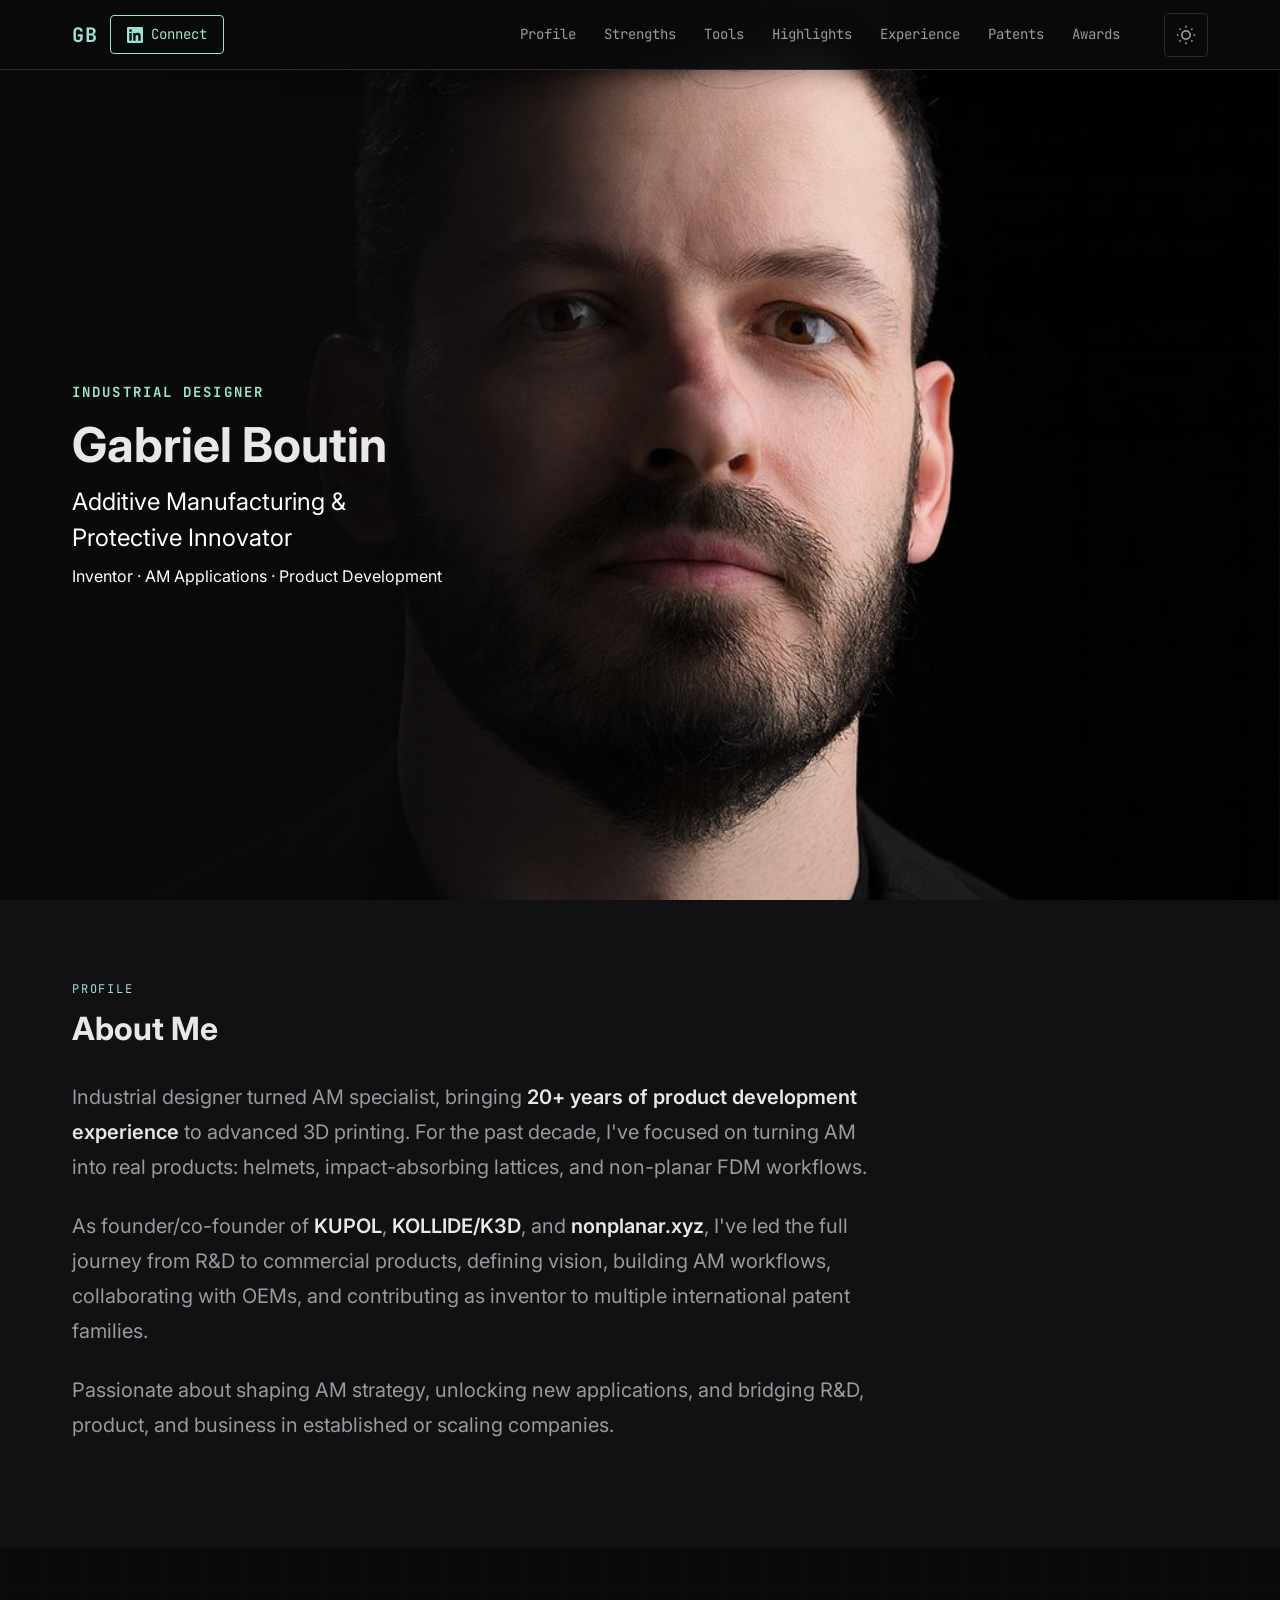
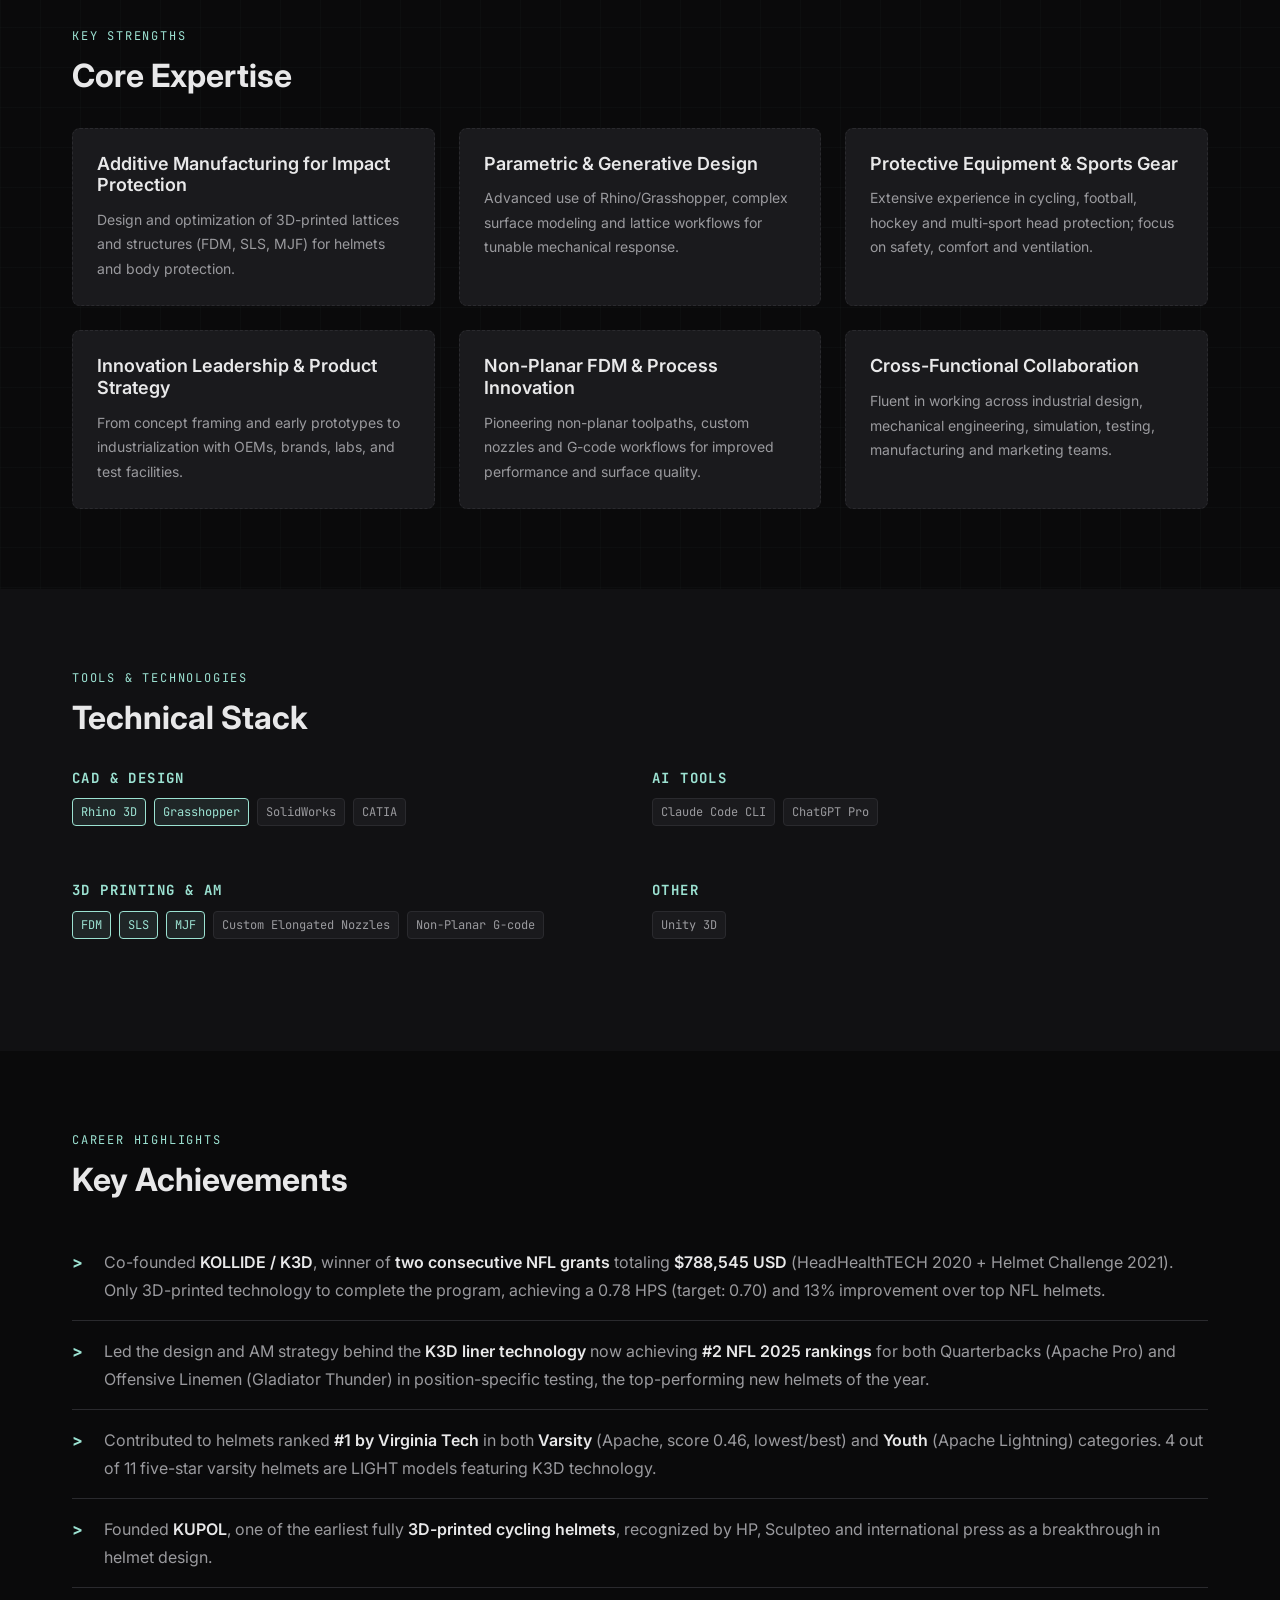
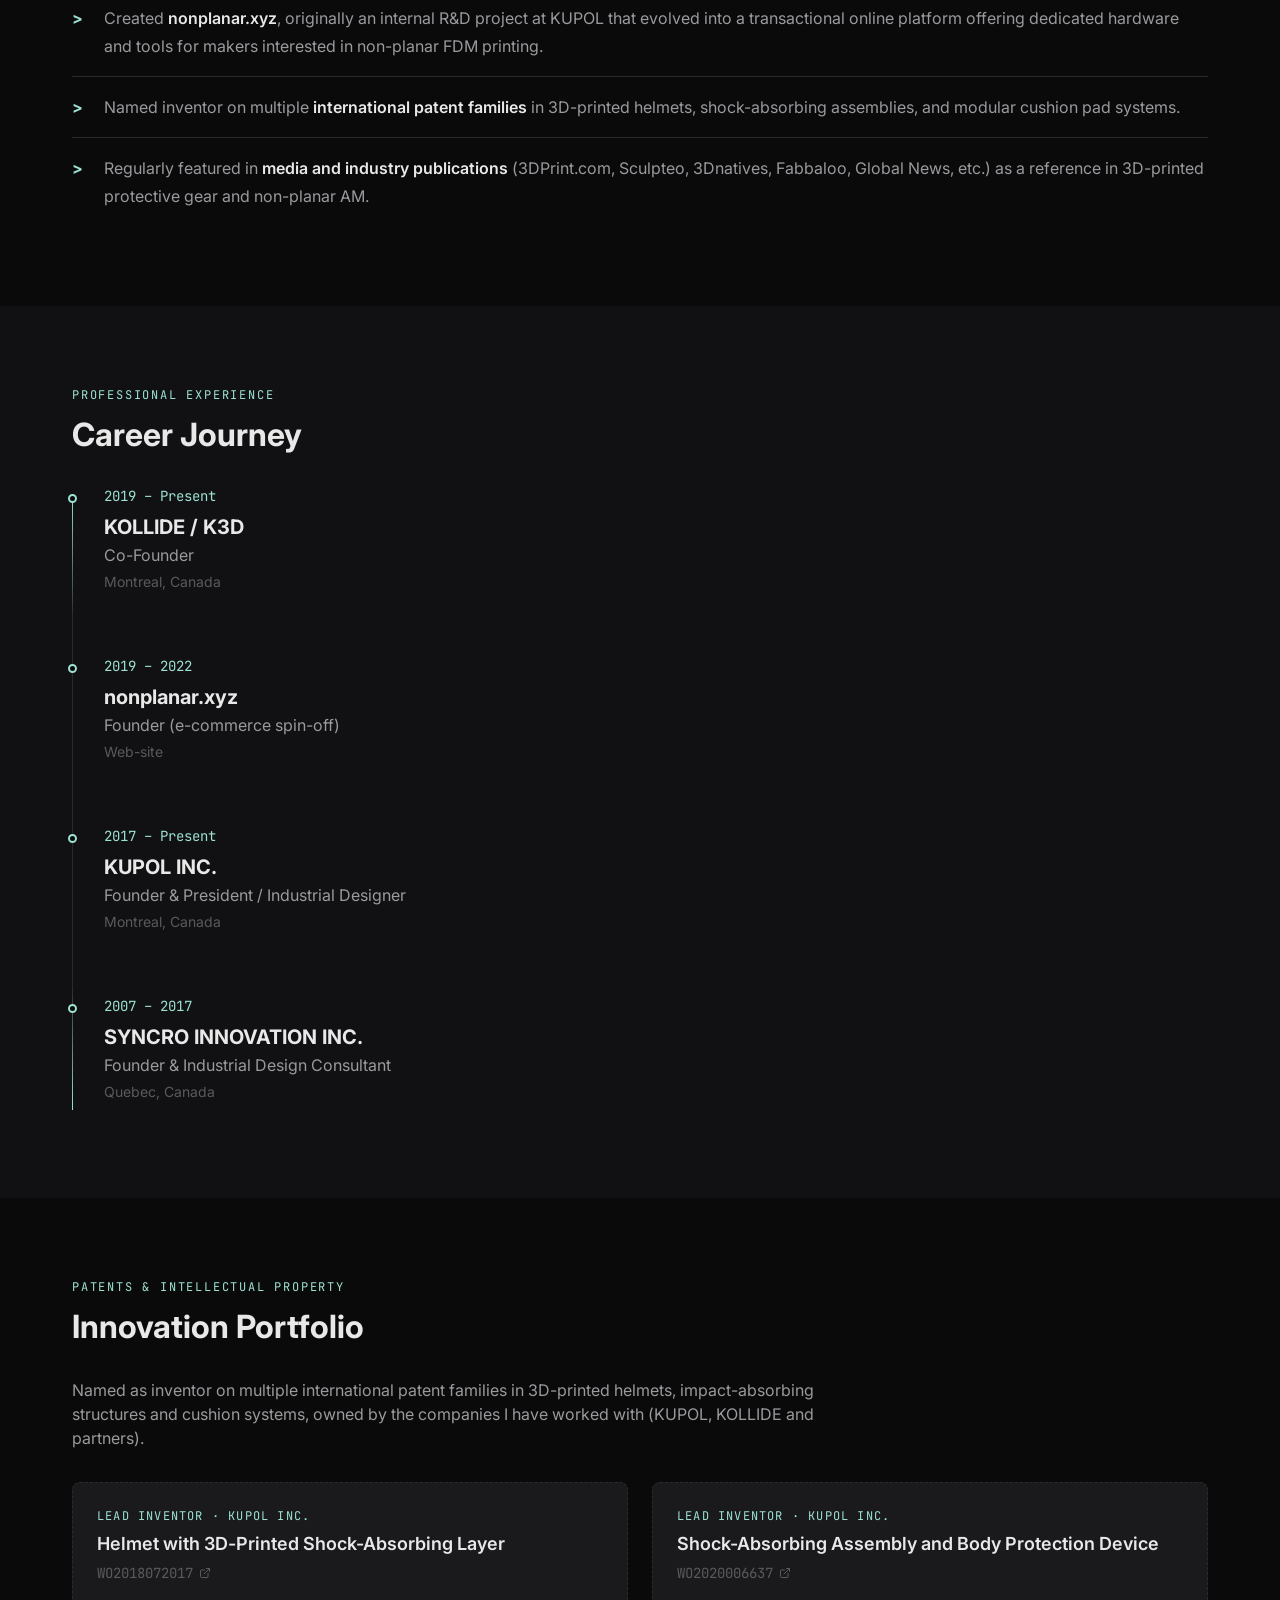
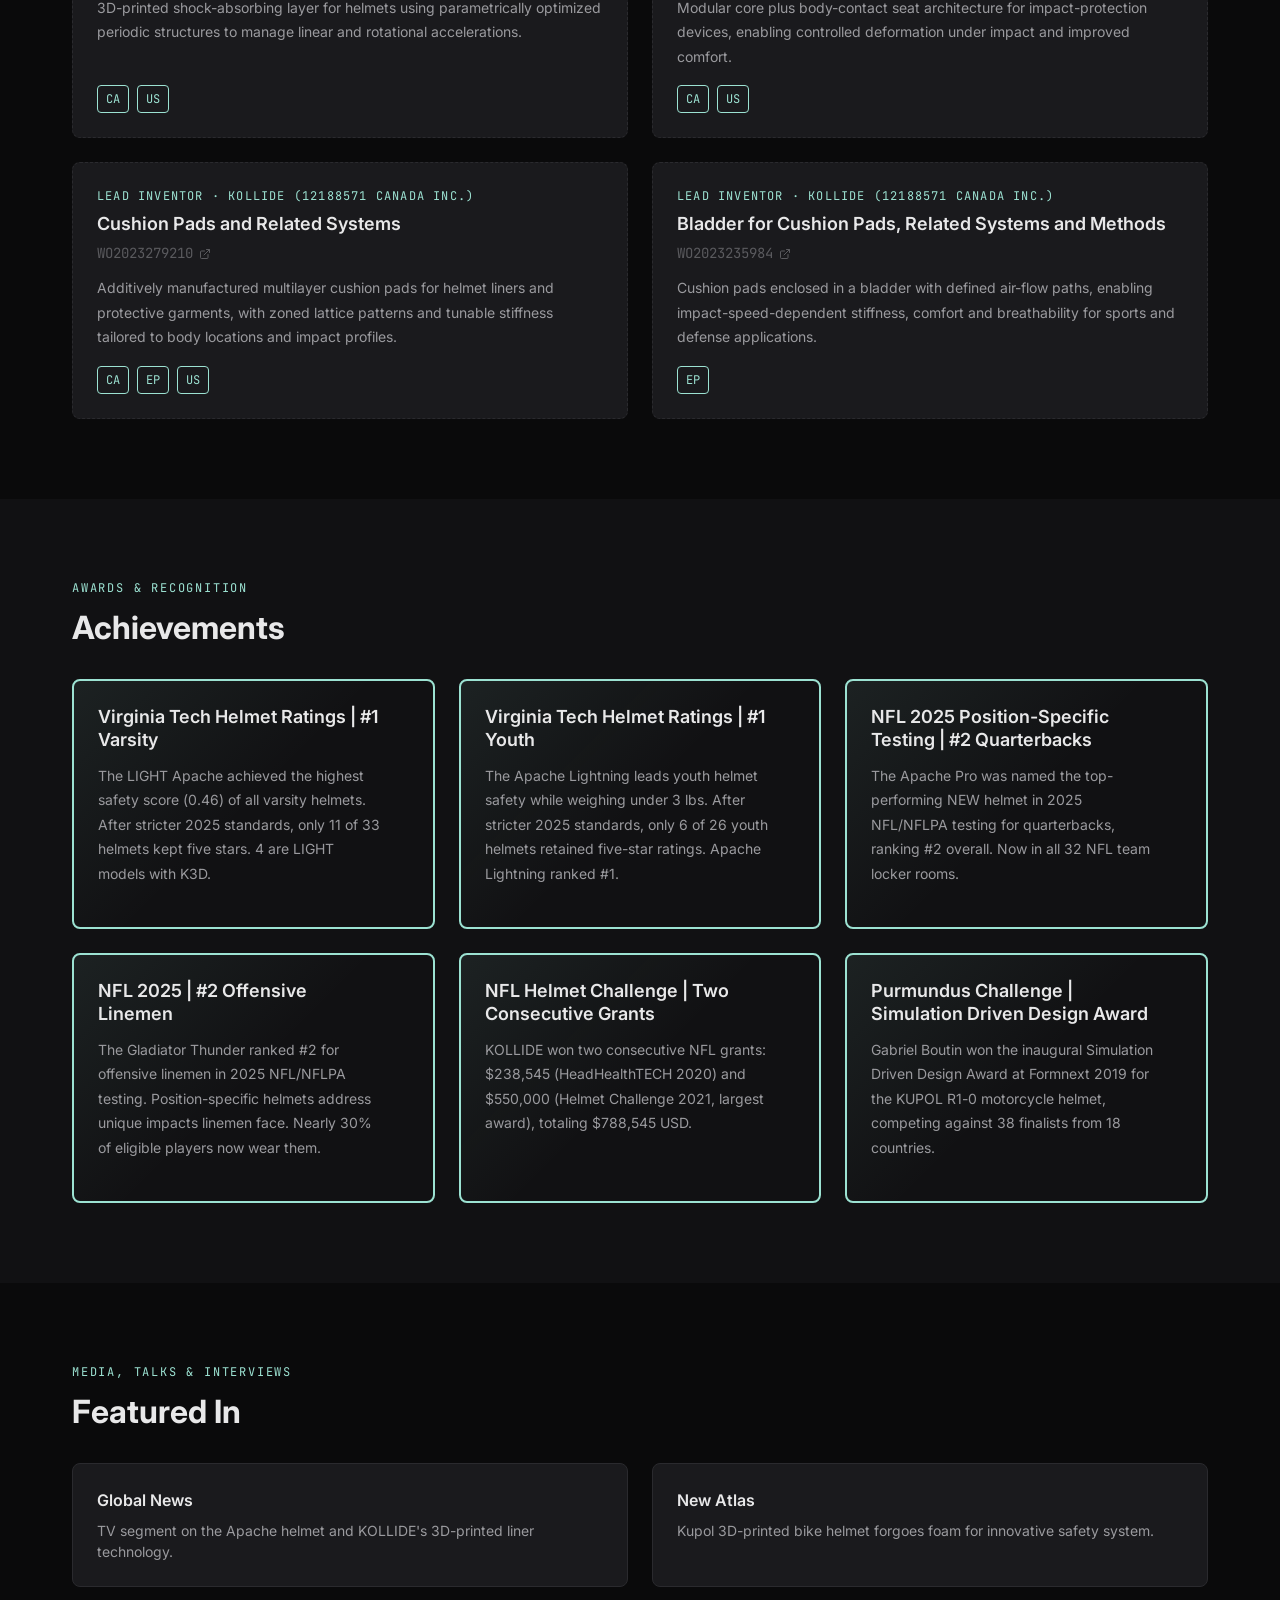
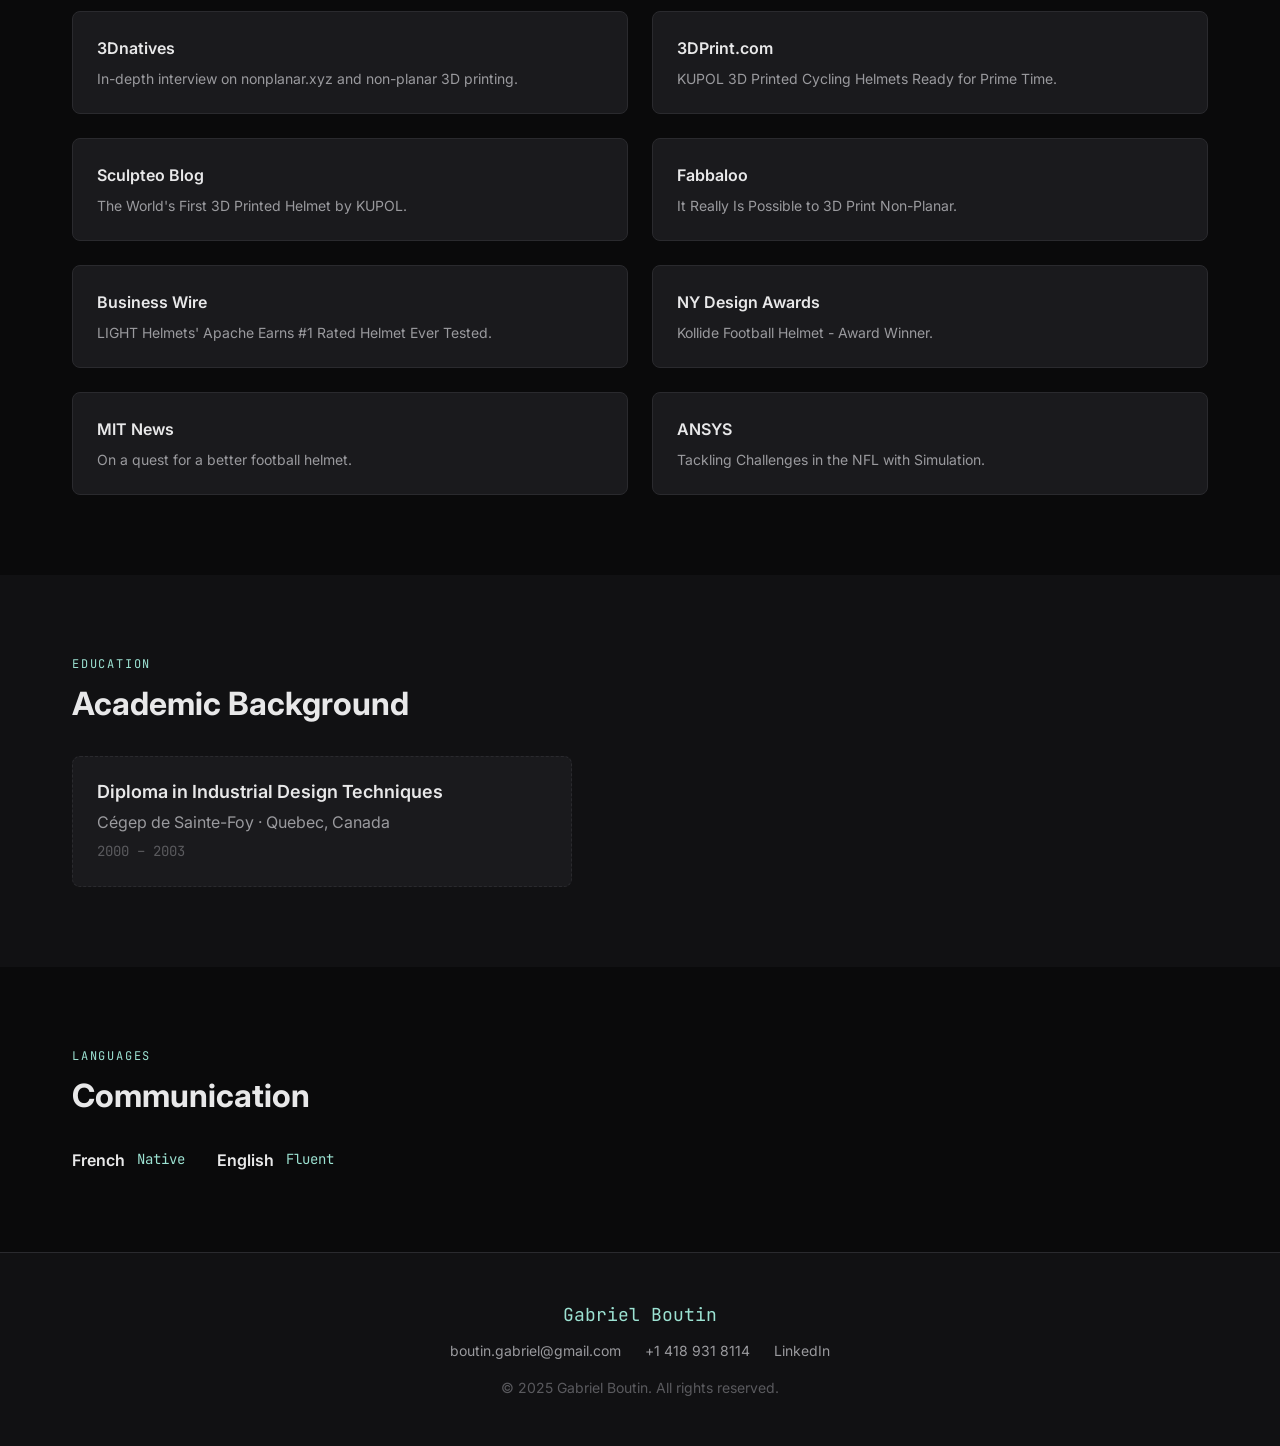
==== index.html @ 8c432b33 "Fix LinkedIn mobile icon centering - Larger, better centered "in" letters - Properly positioned with" ====
<!DOCTYPE html>
<html lang="en">
<head>
  <meta charset="UTF-8">
  <meta name="viewport" content="width=device-width, initial-scale=1.0">
  <title>Gabriel Boutin | Additive Manufacturing & Protective Gear Innovator</title>
  <meta name="description" content="Industrial designer and entrepreneur with 10+ years of experience in additive manufacturing, specializing in 3D-printed protective equipment, impact-absorbing lattices, and non-planar FDM workflows.">

  <!-- Canonical URL -->
  <link rel="canonical" href="https://gabrielboutin.com/">

  <!-- Open Graph -->
  <meta property="og:title" content="Gabriel Boutin | Additive Manufacturing & Protective Gear Innovator">
  <meta property="og:description" content="Industrial designer and entrepreneur with 10+ years of experience in additive manufacturing, specializing in 3D-printed protective equipment and impact-absorbing lattices.">
  <meta property="og:type" content="website">
  <meta property="og:url" content="https://gabrielboutin.com/">
  <meta property="og:image" content="https://gabrielboutin.com/images/portrait_optimized.jpg">
  <meta property="og:locale" content="en_US">
  <meta property="og:site_name" content="Gabriel Boutin">

  <!-- Twitter Card -->
  <meta name="twitter:card" content="summary_large_image">
  <meta name="twitter:title" content="Gabriel Boutin | Additive Manufacturing & Protective Gear Innovator">
  <meta name="twitter:description" content="Industrial designer and entrepreneur with 10+ years of experience in additive manufacturing.">
  <meta name="twitter:image" content="https://gabrielboutin.com/images/portrait_optimized.jpg">

  <!-- Favicon -->
  <link rel="icon" type="image/svg+xml" href="data:image/svg+xml,<svg xmlns='http://www.w3.org/2000/svg' viewBox='0 0 100 100'><text y='.9em' font-size='90'>GB</text></svg>">

  <!-- Structured Data (JSON-LD) -->
  <script type="application/ld+json">
  {
    "@context": "https://schema.org",
    "@type": "Person",
    "name": "Gabriel Boutin",
    "url": "https://gabrielboutin.com",
    "image": "https://gabrielboutin.com/images/portrait_optimized.jpg",
    "jobTitle": "Additive Manufacturing Specialist & Co-Founder",
    "worksFor": {
      "@type": "Organization",
      "name": "KOLLIDE"
    },
    "description": "Industrial designer and entrepreneur with 20+ years of product development experience, specializing in 3D-printed protective equipment, impact-absorbing lattices, and non-planar FDM workflows.",
    "knowsAbout": ["Additive Manufacturing", "3D Printing", "FDM", "SLS", "MJF", "Industrial Design", "Protective Equipment", "Helmet Design", "Non-Planar Printing"],
    "alumniOf": {
      "@type": "EducationalOrganization",
      "name": "Cégep de Sainte-Foy"
    },
    "sameAs": [
      "https://www.linkedin.com/in/gabriel-boutin-bb145b26/",
      "https://kollide.ca",
      "https://kupol.ca"
    ]
  }
  </script>

  <!-- Fonts -->
  <link rel="preconnect" href="https://fonts.googleapis.com">
  <link rel="preconnect" href="https://fonts.gstatic.com" crossorigin>
  <link href="https://fonts.googleapis.com/css2?family=Inter:wght@400;500;600;700&family=JetBrains+Mono:wght@400;500&display=swap" rel="stylesheet">

  <!-- Styles -->
  <link rel="stylesheet" href="css/main.css">
</head>
<body>
  <!-- Scroll Progress Bar -->
  <div class="scroll-progress" id="scroll-progress"></div>

  <!-- Skip Link -->
  <a href="#main" class="sr-only">Skip to main content</a>

  <!-- Navigation -->
  <nav class="nav" id="nav">
    <div class="container nav__inner">
      <div class="nav__left">
        <a href="#home" class="nav__brand">
          <span class="nav__logo">GB</span>
        </a>
        <a href="https://www.linkedin.com/in/gabriel-boutin-bb145b26/" target="_blank" rel="noopener" class="nav__contact" aria-label="Connect on LinkedIn">
          <svg class="nav__contact-icon--mobile" xmlns="http://www.w3.org/2000/svg" viewBox="0 0 24 24"><rect width="24" height="24" rx="4" fill="currentColor"/><path d="M6.5 8.5H9v9H6.5v-9zM7.75 5a1.5 1.5 0 110 3 1.5 1.5 0 010-3zM11 17.5v-5.3c0-.8.1-1.6 1.1-1.6 1 0 1.1.9 1.1 1.7v5.2h2.5v-5.8c0-2.7-1.5-4-3.5-4-.8 0-1.8.4-2.2 1.2v-1h-2.5v9.6H11z" fill="#0a0f1a"/></svg>
          <svg class="nav__contact-icon--desktop" xmlns="http://www.w3.org/2000/svg" viewBox="0 0 24 24" fill="currentColor"><path d="M20.447 20.452h-3.554v-5.569c0-1.328-.027-3.037-1.852-3.037-1.853 0-2.136 1.445-2.136 2.939v5.667H9.351V9h3.414v1.561h.046c.477-.9 1.637-1.85 3.37-1.85 3.601 0 4.267 2.37 4.267 5.455v6.286zM5.337 7.433c-1.144 0-2.063-.926-2.063-2.065 0-1.138.92-2.063 2.063-2.063 1.14 0 2.064.925 2.064 2.063 0 1.139-.925 2.065-2.064 2.065zm1.782 13.019H3.555V9h3.564v11.452zM22.225 0H1.771C.792 0 0 .774 0 1.729v20.542C0 23.227.792 24 1.771 24h20.451C23.2 24 24 23.227 24 22.271V1.729C24 .774 23.2 0 22.222 0h.003z"/></svg>
          <span class="nav__contact-text">Connect</span>
        </a>
      </div>

      <button class="nav__toggle" aria-label="Toggle menu" aria-expanded="false">
        <span class="nav__hamburger"></span>
      </button>

      <ul class="nav__menu" id="nav-menu">
        <li><a href="#profile" class="nav__link">Profile</a></li>
        <li><a href="#strengths" class="nav__link">Strengths</a></li>
        <li><a href="#tools" class="nav__link">Tools</a></li>
        <li><a href="#highlights" class="nav__link">Highlights</a></li>
        <li><a href="#experience" class="nav__link">Experience</a></li>
        <li><a href="#patents" class="nav__link">Patents</a></li>
        <li><a href="#awards" class="nav__link">Awards</a></li>
      </ul>

      <button class="theme-toggle" id="theme-toggle" aria-label="Toggle dark/light mode">
        <svg class="theme-toggle__icon theme-toggle__icon--sun" viewBox="0 0 24 24" fill="none" stroke="currentColor" stroke-width="2">
          <circle cx="12" cy="12" r="5"/>
          <path d="M12 1v2M12 21v2M4.22 4.22l1.42 1.42M18.36 18.36l1.42 1.42M1 12h2M21 12h2M4.22 19.78l1.42-1.42M18.36 5.64l1.42-1.42"/>
        </svg>
        <svg class="theme-toggle__icon theme-toggle__icon--moon" viewBox="0 0 24 24" fill="none" stroke="currentColor" stroke-width="2">
          <path d="M21 12.79A9 9 0 1 1 11.21 3 7 7 0 0 0 21 12.79z"/>
        </svg>
      </button>
    </div>
  </nav>

  <main id="main">
    <!-- Hero Section -->
    <header class="hero" id="home">
      <div class="container">
        <div class="hero__content">
          <span class="hero__label text-accent">Industrial Designer</span>
          <h1 class="hero__title">Gabriel Boutin</h1>
          <p class="hero__subtitle">Additive Manufacturing &<br>Protective Innovator</p>
          <p class="hero__tagline">Inventor · AM Applications · Product Development</p>

                  </div>
        </div>
    </header>

    <!-- Profile Section -->
    <section class="section section--alt" id="profile">
      <div class="container">
        <span class="section__label">Profile</span>
        <h2 class="section__title">About Me</h2>

        <div class="profile__text">
          <p>Industrial designer turned AM specialist, bringing <strong>20+ years of product development experience</strong> to advanced 3D printing. For the past decade, I've focused on turning AM into real products: helmets, impact-absorbing lattices, and non-planar FDM workflows.</p>

          <p>As founder/co-founder of <strong>KUPOL</strong>, <strong>KOLLIDE/K3D</strong>, and <strong>nonplanar.xyz</strong>, I've led the full journey from R&D to commercial products, defining vision, building AM workflows, collaborating with OEMs, and contributing as inventor to multiple international patent families.</p>

          <p>Passionate about shaping AM strategy, unlocking new applications, and bridging R&D, product, and business in established or scaling companies.</p>
        </div>
      </div>
    </section>

    <!-- Key Strengths Section -->
    <section class="section section--grid" id="strengths">
      <div class="container">
        <span class="section__label">Key Strengths</span>
        <h2 class="section__title">Core Expertise</h2>

        <div class="grid grid--3col">
          <article class="card card--technical">
            <h3 class="card__title">Additive Manufacturing for Impact Protection</h3>
            <p class="card__content">Design and optimization of 3D-printed lattices and structures (FDM, SLS, MJF) for helmets and body protection.</p>
          </article>

          <article class="card card--technical">
            <h3 class="card__title">Parametric & Generative Design</h3>
            <p class="card__content">Advanced use of Rhino/Grasshopper, complex surface modeling and lattice workflows for tunable mechanical response.</p>
          </article>

          <article class="card card--technical">
            <h3 class="card__title">Protective Equipment & Sports Gear</h3>
            <p class="card__content">Extensive experience in cycling, football, hockey and multi-sport head protection; focus on safety, comfort and ventilation.</p>
          </article>

          <article class="card card--technical">
            <h3 class="card__title">Innovation Leadership & Product Strategy</h3>
            <p class="card__content">From concept framing and early prototypes to industrialization with OEMs, brands, labs, and test facilities.</p>
          </article>

          <article class="card card--technical">
            <h3 class="card__title">Non-Planar FDM & Process Innovation</h3>
            <p class="card__content">Pioneering non-planar toolpaths, custom nozzles and G-code workflows for improved performance and surface quality.</p>
          </article>

          <article class="card card--technical">
            <h3 class="card__title">Cross-Functional Collaboration</h3>
            <p class="card__content">Fluent in working across industrial design, mechanical engineering, simulation, testing, manufacturing and marketing teams.</p>
          </article>
        </div>
      </div>
    </section>

    <!-- Tools & Technologies Section -->
    <section class="section section--alt" id="tools">
      <div class="container">
        <span class="section__label">Tools & Technologies</span>
        <h2 class="section__title">Technical Stack</h2>

        <div class="grid grid--2col">
          <div class="tools-category">
            <h3 class="tools-category__title">CAD & Design</h3>
            <div class="tags">
              <a href="https://www.rhino3d.com/" target="_blank" rel="noopener"><span class="tag tag--highlight">Rhino 3D</span></a>
              <a href="https://www.grasshopper3d.com/" target="_blank" rel="noopener"><span class="tag tag--highlight">Grasshopper</span></a>
              <a href="https://www.solidworks.com/" target="_blank" rel="noopener"><span class="tag">SolidWorks</span></a>
              <a href="https://www.3ds.com/products/catia" target="_blank" rel="noopener"><span class="tag">CATIA</span></a>
            </div>
          </div>

          <div class="tools-category">
            <h3 class="tools-category__title">AI Tools</h3>
            <div class="tags">
              <a href="https://docs.anthropic.com/en/docs/claude-code" target="_blank" rel="noopener"><span class="tag">Claude Code CLI</span></a>
              <a href="https://openai.com/chatgpt" target="_blank" rel="noopener"><span class="tag">ChatGPT Pro</span></a>
            </div>
          </div>

          <div class="tools-category">
            <h3 class="tools-category__title">3D Printing & AM</h3>
            <div class="tags">
              <a href="https://en.wikipedia.org/wiki/Fused_filament_fabrication" target="_blank" rel="noopener"><span class="tag tag--highlight">FDM</span></a>
              <a href="https://en.wikipedia.org/wiki/Selective_laser_sintering" target="_blank" rel="noopener"><span class="tag tag--highlight">SLS</span></a>
              <a href="https://en.wikipedia.org/wiki/Multi_Jet_Fusion" target="_blank" rel="noopener"><span class="tag tag--highlight">MJF</span></a>
              <a href="https://nonplanar.xyz" target="_blank" rel="noopener"><span class="tag">Custom Elongated Nozzles</span></a>
              <a href="https://www.nonplanar.xyz/g-codes" target="_blank" rel="noopener"><span class="tag">Non-Planar G-code</span></a>
            </div>
          </div>

          <div class="tools-category">
            <h3 class="tools-category__title">Other</h3>
            <div class="tags">
              <a href="https://unity.com/" target="_blank" rel="noopener"><span class="tag">Unity 3D</span></a>
            </div>
          </div>
        </div>
      </div>
    </section>

    <!-- Career Highlights Section -->
    <section class="section" id="highlights">
      <div class="container">
        <span class="section__label">Career Highlights</span>
        <h2 class="section__title">Key Achievements</h2>

        <ul class="highlight-list">
          <li class="highlight-list__item">
            <a href="https://www.nfl.com/playerhealthandsafety/equipment-and-innovation/innovation-challenges/nfl-helmet-challenge-raises-the-bar-for-helmet-technology-and-performance-awards" target="_blank" rel="noopener">Co-founded <strong>KOLLIDE / K3D</strong>, winner of <strong>two consecutive NFL grants</strong> totaling <strong>$788,545 USD</strong> (HeadHealthTECH 2020 + Helmet Challenge 2021). Only 3D-printed technology to complete the program, achieving a 0.78 HPS (target: 0.70) and 13% improvement over top NFL helmets.</a>
          </li>
          <li class="highlight-list__item">
            <a href="https://www.nfl.com/playerhealthandsafety/equipment-and-innovation/equipment-testing/helmet-laboratory-testing-performance-results" target="_blank" rel="noopener">Led the design and AM strategy behind the <strong>K3D liner technology</strong> now achieving <strong>#2 NFL 2025 rankings</strong> for both Quarterbacks (Apache Pro) and Offensive Linemen (Gladiator Thunder) in position-specific testing, the top-performing new helmets of the year.</a>
          </li>
          <li class="highlight-list__item">
            <a href="https://www.helmet.beam.vt.edu/" target="_blank" rel="noopener">Contributed to helmets ranked <strong>#1 by Virginia Tech</strong> in both <strong>Varsity</strong> (Apache, score 0.46, lowest/best) and <strong>Youth</strong> (Apache Lightning) categories. 4 out of 11 five-star varsity helmets are LIGHT models featuring K3D technology.</a>
          </li>
          <li class="highlight-list__item">
            <a href="https://www.sculpteo.com/blog/2018/10/19/the-world-first-3d-printed-helmet-by-kupol/" target="_blank" rel="noopener">Founded <strong>KUPOL</strong>, one of the earliest fully <strong>3D-printed cycling helmets</strong>, recognized by HP, Sculpteo and international press as a breakthrough in helmet design.</a>
          </li>
          <li class="highlight-list__item">
            <a href="https://www.3dnatives.com/en/nonplanar-xyz-interview-080420204/" target="_blank" rel="noopener">Created <strong>nonplanar.xyz</strong>, originally an internal R&D project at KUPOL that evolved into a transactional online platform offering dedicated hardware and tools for makers interested in non-planar FDM printing.</a>
          </li>
          <li class="highlight-list__item">
            <a href="https://patents.google.com/?q=helmet+cushion+pad+3d+printed" target="_blank" rel="noopener">Named inventor on multiple <strong>international patent families</strong> in 3D-printed helmets, shock-absorbing assemblies, and modular cushion pad systems.</a>
          </li>
          <li class="highlight-list__item">
            <a href="https://3dprint.com/221323/kupol-3d-printed-cycling-helmets-ready-for-prime-time/" target="_blank" rel="noopener">Regularly featured in <strong>media and industry publications</strong> (3DPrint.com, Sculpteo, 3Dnatives, Fabbaloo, Global News, etc.) as a reference in 3D-printed protective gear and non-planar AM.</a>
          </li>
        </ul>
      </div>
    </section>

    <!-- Professional Experience Section -->
    <section class="section section--alt" id="experience">
      <div class="container">
        <span class="section__label">Professional Experience</span>
        <h2 class="section__title">Career Journey</h2>

        <div class="timeline">
          <!-- KOLLIDE / K3D -->
          <article class="timeline__item expandable">
            <span class="timeline__date">2019 – Present</span>
            <h3 class="timeline__title"><a href="https://kollide.ca" target="_blank" rel="noopener">KOLLIDE / K3D <svg xmlns="http://www.w3.org/2000/svg" width="14" height="14" viewBox="0 0 24 24" fill="none" stroke="currentColor" stroke-width="2" stroke-linecap="round" stroke-linejoin="round"><path d="M18 13v6a2 2 0 0 1-2 2H5a2 2 0 0 1-2-2V8a2 2 0 0 1 2-2h6"/><polyline points="15 3 21 3 21 9"/><line x1="10" x2="21" y1="14" y2="3"/></svg></a></h3>
            <span class="timeline__role">Co-Founder</span>
            <span class="timeline__location">Montreal, Canada</span>
            <div class="timeline__details">
              <p class="timeline__description">KOLLIDE is a Montreal-based collective and company focused on developing advanced 3D-printed football helmet technology. K3D is the 3D-printed liner platform developed within KOLLIDE.</p>
              <ul class="timeline__list">
                <li>Led the <strong>3D printing strategy and parametric design workflows</strong> for football helmet liners and related impact systems.</li>
                <li>Developed and refined <strong>3D lattice architectures</strong> tuned for specific impact zones, player positions and comfort requirements.</li>
                <li>Guided the design of the <strong>K3D liner technology</strong> integrated into commercial football helmets (LIGHT helmets), now achieving <strong>#2 NFL 2025 position-specific rankings</strong> (QB and OL) and <strong>#1 Virginia Tech ratings</strong> in Varsity and Youth categories.</li>
                <li>Contributed to helmets representing <strong>4 out of 11 five-star varsity helmets</strong> in Virginia Tech's updated 2025 rating system.</li>
                <li>Worked closely with simulation teams, material experts and testing partners to iterate rapidly between design, print and impact test.</li>
                <li>Contributed as inventor to <strong>patent families</strong> on cushion pads and bladder systems for helmets and other protective equipment.</li>
                <li>Represented KOLLIDE in media and industry events, explaining the technology behind 3D-printed helmet liners and their benefits for player safety.</li>
              </ul>
            </div>
          </article>

          <!-- nonplanar.xyz -->
          <article class="timeline__item expandable">
            <span class="timeline__date">2019 – 2022</span>
            <h3 class="timeline__title"><a href="https://nonplanar.xyz" target="_blank" rel="noopener">nonplanar.xyz <svg xmlns="http://www.w3.org/2000/svg" width="14" height="14" viewBox="0 0 24 24" fill="none" stroke="currentColor" stroke-width="2" stroke-linecap="round" stroke-linejoin="round"><path d="M18 13v6a2 2 0 0 1-2 2H5a2 2 0 0 1-2-2V8a2 2 0 0 1 2-2h6"/><polyline points="15 3 21 3 21 9"/><line x1="10" x2="21" y1="14" y2="3"/></svg></a></h3>
            <span class="timeline__role">Founder (e-commerce spin-off)</span>
            <span class="timeline__location">Web-site</span>
            <div class="timeline__details">
              <p class="timeline__description">nonplanar.xyz started as an internal R&D project at KUPOL and evolved into a transactional online platform offering tools for makers interested in non-planar FDM printing.</p>
              <ul class="timeline__list">
                <li>Developed and productized <strong>dedicated hardware and tools</strong> for non-planar printing (elongated nozzles, accessories, example G-code and workflows).</li>
                <li>Launched and operated an <strong>online shop</strong> targeting the maker and 3D-printing enthusiast community, providing ready-to-use products for non-planar FDM experiments.</li>
                <li>Created educational content and documentation to help users adopt non-planar workflows on standard desktop 3D printers.</li>
                <li>Positioned nonplanar.xyz as a recognizable reference for non-planar printing within the AM and maker communities.</li>
              </ul>
            </div>
          </article>

          <!-- KUPOL -->
          <article class="timeline__item expandable">
            <span class="timeline__date">2017 – Present</span>
            <h3 class="timeline__title"><a href="https://kupol.ca" target="_blank" rel="noopener">KUPOL INC. <svg xmlns="http://www.w3.org/2000/svg" width="14" height="14" viewBox="0 0 24 24" fill="none" stroke="currentColor" stroke-width="2" stroke-linecap="round" stroke-linejoin="round"><path d="M18 13v6a2 2 0 0 1-2 2H5a2 2 0 0 1-2-2V8a2 2 0 0 1 2-2h6"/><polyline points="15 3 21 3 21 9"/><line x1="10" x2="21" y1="14" y2="3"/></svg></a></h3>
            <span class="timeline__role">Founder & President / Industrial Designer</span>
            <span class="timeline__location">Montreal, Canada</span>
            <div class="timeline__details">
              <p class="timeline__description">KUPOL develops innovative helmets and protective structures using 3D printing as a core technology.</p>
              <ul class="timeline__list">
                <li>Conceived and developed one of the <strong>first fully 3D-printed bike helmets</strong>, integrating a multi-layer energy management system and complex lattice structures.</li>
                <li>Led the end-to-end product development: industrial design, CAD, lattice design, integration of straps and retention systems, ventilation strategy and overall product architecture.</li>
                <li>Collaborated with <strong>HP and Sculpteo</strong> to validate production workflows using MJF (Multi Jet Fusion) technology and to showcase KUPOL as a case study in advanced 3D-printed helmets.</li>
                <li>Created and refined 3D-printed structures for other applications (e.g., insoles, body protection concepts).</li>
                <li><strong>Incubated nonplanar.xyz</strong> as an internal KUPOL R&D initiative, which later evolved into an independent transactional online platform for makers focused on non-planar FDM printing.</li>
                <li>Contributed as inventor to <strong>patent families</strong> covering 3D-printed helmets and shock-absorbing assemblies.</li>
              </ul>
            </div>
          </article>

          <!-- SYNCRO -->
          <article class="timeline__item expandable">
            <span class="timeline__date">2007 – 2017</span>
            <h3 class="timeline__title">SYNCRO INNOVATION INC.</h3>
            <span class="timeline__role">Founder & Industrial Design Consultant</span>
            <span class="timeline__location">Quebec, Canada</span>
            <div class="timeline__details">
              <p class="timeline__description">Independent industrial design consultancy focused on product design, surface modeling and visualization.</p>
              <ul class="timeline__list">
                <li>Provided <strong>industrial design and CAD services</strong> to clients in various sectors, including sports equipment and consumer products.</li>
                <li>Developed strong expertise in complex surface modeling and high-quality 3D visualization.</li>
                <li>Explored emerging <strong>additive manufacturing</strong> technologies, which directly led to the creation of KUPOL and later KOLLIDE/K3D.</li>
                <li>Managed client relationships, project scopes and small multidisciplinary teams.</li>
              </ul>
            </div>
          </article>
        </div>
      </div>
    </section>

    <!-- Patents Section -->
    <section class="section" id="patents">
      <div class="container">
        <span class="section__label">Patents & Intellectual Property</span>
        <h2 class="section__title">Innovation Portfolio</h2>

        <p class="text-secondary" style="margin-bottom: var(--space-6); max-width: 800px;">Named as inventor on multiple international patent families in 3D-printed helmets, impact-absorbing structures and cushion systems, owned by the companies I have worked with (KUPOL, KOLLIDE and partners).</p>

        <div class="grid grid--2col">
          <article class="patent-card">
            <span class="patent-card__role font-mono text-accent">Lead Inventor · KUPOL INC.</span>
            <h3 class="patent-card__title">Helmet with 3D-Printed Shock-Absorbing Layer</h3>
            <a href="https://patents.google.com/patent/WO2018072017A1" target="_blank" rel="noopener" class="patent-card__number font-mono text-muted">WO2018072017 <svg xmlns="http://www.w3.org/2000/svg" width="12" height="12" viewBox="0 0 24 24" fill="none" stroke="currentColor" stroke-width="2" stroke-linecap="round" stroke-linejoin="round"><path d="M18 13v6a2 2 0 0 1-2 2H5a2 2 0 0 1-2-2V8a2 2 0 0 1 2-2h6"/><polyline points="15 3 21 3 21 9"/><line x1="10" x2="21" y1="14" y2="3"/></svg></a>
            <p class="patent-card__description">3D-printed shock-absorbing layer for helmets using parametrically optimized periodic structures to manage linear and rotational accelerations.</p>
            <div class="patent-card__jurisdictions">
              <span class="tag tag--accent">CA</span>
              <span class="tag tag--accent">US</span>
            </div>
          </article>

          <article class="patent-card">
            <span class="patent-card__role font-mono text-accent">Lead Inventor · KUPOL INC.</span>
            <h3 class="patent-card__title">Shock-Absorbing Assembly and Body Protection Device</h3>
            <a href="https://patents.google.com/patent/WO2020006637A1" target="_blank" rel="noopener" class="patent-card__number font-mono text-muted">WO2020006637 <svg xmlns="http://www.w3.org/2000/svg" width="12" height="12" viewBox="0 0 24 24" fill="none" stroke="currentColor" stroke-width="2" stroke-linecap="round" stroke-linejoin="round"><path d="M18 13v6a2 2 0 0 1-2 2H5a2 2 0 0 1-2-2V8a2 2 0 0 1 2-2h6"/><polyline points="15 3 21 3 21 9"/><line x1="10" x2="21" y1="14" y2="3"/></svg></a>
            <p class="patent-card__description">Modular core plus body-contact seat architecture for impact-protection devices, enabling controlled deformation under impact and improved comfort.</p>
            <div class="patent-card__jurisdictions">
              <span class="tag tag--accent">CA</span>
              <span class="tag tag--accent">US</span>
            </div>
          </article>

          <article class="patent-card">
            <span class="patent-card__role font-mono text-accent">Lead Inventor · KOLLIDE (12188571 CANADA INC.)</span>
            <h3 class="patent-card__title">Cushion Pads and Related Systems</h3>
            <a href="https://patents.google.com/patent/WO2023279210A1" target="_blank" rel="noopener" class="patent-card__number font-mono text-muted">WO2023279210 <svg xmlns="http://www.w3.org/2000/svg" width="12" height="12" viewBox="0 0 24 24" fill="none" stroke="currentColor" stroke-width="2" stroke-linecap="round" stroke-linejoin="round"><path d="M18 13v6a2 2 0 0 1-2 2H5a2 2 0 0 1-2-2V8a2 2 0 0 1 2-2h6"/><polyline points="15 3 21 3 21 9"/><line x1="10" x2="21" y1="14" y2="3"/></svg></a>
            <p class="patent-card__description">Additively manufactured multilayer cushion pads for helmet liners and protective garments, with zoned lattice patterns and tunable stiffness tailored to body locations and impact profiles.</p>
            <div class="patent-card__jurisdictions">
              <span class="tag tag--accent">CA</span>
              <span class="tag tag--accent">EP</span>
              <span class="tag tag--accent">US</span>
            </div>
          </article>

          <article class="patent-card">
            <span class="patent-card__role font-mono text-accent">Lead Inventor · KOLLIDE (12188571 CANADA INC.)</span>
            <h3 class="patent-card__title">Bladder for Cushion Pads, Related Systems and Methods</h3>
            <a href="https://patents.google.com/patent/WO2023235984A1" target="_blank" rel="noopener" class="patent-card__number font-mono text-muted">WO2023235984 <svg xmlns="http://www.w3.org/2000/svg" width="12" height="12" viewBox="0 0 24 24" fill="none" stroke="currentColor" stroke-width="2" stroke-linecap="round" stroke-linejoin="round"><path d="M18 13v6a2 2 0 0 1-2 2H5a2 2 0 0 1-2-2V8a2 2 0 0 1 2-2h6"/><polyline points="15 3 21 3 21 9"/><line x1="10" x2="21" y1="14" y2="3"/></svg></a>
            <p class="patent-card__description">Cushion pads enclosed in a bladder with defined air-flow paths, enabling impact-speed-dependent stiffness, comfort and breathability for sports and defense applications.</p>
            <div class="patent-card__jurisdictions">
              <span class="tag tag--accent">EP</span>
            </div>
          </article>
        </div>
      </div>
    </section>

    <!-- Awards Section -->
    <section class="section section--alt" id="awards">
      <div class="container">
        <span class="section__label">Awards & Recognition</span>
        <h2 class="section__title">Achievements</h2>

        <div class="grid grid--3col">
          <a href="https://www.helmet.beam.vt.edu/varsity-football-helmet-ratings.html" target="_blank" rel="noopener" class="award-card award-card--featured expandable">
            <h3 class="award-card__title">Virginia Tech Helmet Ratings | #1 Varsity</h3>
            <p class="award-card__description">The LIGHT Apache achieved the highest safety score (0.46) of all varsity helmets. After stricter 2025 standards, only 11 of 33 helmets kept five stars. 4 are LIGHT models with K3D.</p>
            <div class="card-detail">
              <svg class="award-card__icon" xmlns="http://www.w3.org/2000/svg" width="14" height="14" viewBox="0 0 24 24" fill="none" stroke="currentColor" stroke-width="2" stroke-linecap="round" stroke-linejoin="round"><path d="M18 13v6a2 2 0 0 1-2 2H5a2 2 0 0 1-2-2V8a2 2 0 0 1 2-2h6"/><polyline points="15 3 21 3 21 9"/><line x1="10" x2="21" y1="14" y2="3"/></svg>
              <span class="card-detail__date">2025 · Independent Safety Validation</span>
              <p class="card-detail__excerpt">K3D's 3D-printed lattice structures absorb impact through controlled deformation, dissipating energy layer by layer. 40% lighter than traditional foam helmets while reducing significantly more impact energy.</p>
            </div>
          </a>

          <a href="https://www.helmet.beam.vt.edu/youth-football-helmet-ratings.html" target="_blank" rel="noopener" class="award-card award-card--featured expandable">
            <h3 class="award-card__title">Virginia Tech Helmet Ratings | #1 Youth</h3>
            <p class="award-card__description">The Apache Lightning leads youth helmet safety while weighing under 3 lbs. After stricter 2025 standards, only 6 of 26 youth helmets retained five-star ratings. Apache Lightning ranked #1.</p>
            <div class="card-detail">
              <svg class="award-card__icon" xmlns="http://www.w3.org/2000/svg" width="14" height="14" viewBox="0 0 24 24" fill="none" stroke="currentColor" stroke-width="2" stroke-linecap="round" stroke-linejoin="round"><path d="M18 13v6a2 2 0 0 1-2 2H5a2 2 0 0 1-2-2V8a2 2 0 0 1 2-2h6"/><polyline points="15 3 21 3 21 9"/><line x1="10" x2="21" y1="14" y2="3"/></svg>
              <span class="card-detail__date">2025 · Independent Safety Validation</span>
              <p class="card-detail__excerpt">Features next-gen EPP pods for top-tier protection, ventilation, and comfort. The lightest five-star youth helmet available, helping young athletes stay agile while maximizing safety.</p>
            </div>
          </a>

          <a href="https://www.nfl.com/playerhealthandsafety/equipment-and-innovation/equipment-testing/helmet-laboratory-testing-performance-results" target="_blank" rel="noopener" class="award-card award-card--featured expandable">
            <h3 class="award-card__title">NFL 2025 Position-Specific Testing | #2 Quarterbacks</h3>
            <p class="award-card__description">The Apache Pro was named the top-performing NEW helmet in 2025 NFL/NFLPA testing for quarterbacks, ranking #2 overall. Now in all 32 NFL team locker rooms.</p>
            <div class="card-detail">
              <svg class="award-card__icon" xmlns="http://www.w3.org/2000/svg" width="14" height="14" viewBox="0 0 24 24" fill="none" stroke="currentColor" stroke-width="2" stroke-linecap="round" stroke-linejoin="round"><path d="M18 13v6a2 2 0 0 1-2 2H5a2 2 0 0 1-2-2V8a2 2 0 0 1 2-2h6"/><polyline points="15 3 21 3 21 9"/><line x1="10" x2="21" y1="14" y2="3"/></svg>
              <span class="card-detail__date">2025 · NFL/NFLPA Laboratory Testing</span>
              <p class="card-detail__excerpt">Equipped with 20 customizable impact zones and 3D-printed pods. The technology behind it contributed to 2024 recording the fewest concussions in NFL history, a 17% reduction from 2023.</p>
            </div>
          </a>

          <a href="https://www.nfl.com/playerhealthandsafety/equipment-and-innovation/equipment-testing/helmet-laboratory-testing-performance-results" target="_blank" rel="noopener" class="award-card award-card--featured expandable">
            <h3 class="award-card__title">NFL 2025 | #2 Offensive Linemen</h3>
            <p class="award-card__description">The Gladiator Thunder ranked #2 for offensive linemen in 2025 NFL/NFLPA testing. Position-specific helmets address unique impacts linemen face. Nearly 30% of eligible players now wear them.</p>
            <div class="card-detail">
              <svg class="award-card__icon" xmlns="http://www.w3.org/2000/svg" width="14" height="14" viewBox="0 0 24 24" fill="none" stroke="currentColor" stroke-width="2" stroke-linecap="round" stroke-linejoin="round"><path d="M18 13v6a2 2 0 0 1-2 2H5a2 2 0 0 1-2-2V8a2 2 0 0 1 2-2h6"/><polyline points="15 3 21 3 21 9"/><line x1="10" x2="21" y1="14" y2="3"/></svg>
              <span class="card-detail__date">2025 · NFL/NFLPA Laboratory Testing</span>
              <p class="card-detail__excerpt">Developed using K3D's advanced simulation tools to recreate and optimize for the specific impacts linemen experience. Weighs up to 40% less than competitors, reducing kinetic energy in collisions.</p>
            </div>
          </a>

          <a href="https://www.nfl.com/playerhealthandsafety/equipment-and-innovation/innovation-challenges/nfl-helmet-challenge-raises-the-bar-for-helmet-technology-and-performance-awards" target="_blank" rel="noopener" class="award-card award-card--featured expandable">
            <h3 class="award-card__title">NFL Helmet Challenge | Two Consecutive Grants</h3>
            <p class="award-card__description">KOLLIDE won two consecutive NFL grants: $238,545 (HeadHealthTECH 2020) and $550,000 (Helmet Challenge 2021, largest award), totaling $788,545 USD.</p>
            <div class="card-detail">
              <svg class="award-card__icon" xmlns="http://www.w3.org/2000/svg" width="14" height="14" viewBox="0 0 24 24" fill="none" stroke="currentColor" stroke-width="2" stroke-linecap="round" stroke-linejoin="round"><path d="M18 13v6a2 2 0 0 1-2 2H5a2 2 0 0 1-2-2V8a2 2 0 0 1 2-2h6"/><polyline points="15 3 21 3 21 9"/><line x1="10" x2="21" y1="14" y2="3"/></svg>
              <span class="card-detail__date">2020–2021 · Two Consecutive Grants ($788,545)</span>
              <p class="card-detail__excerpt">The winning design features 95 unique mesh pads, each optimized for different impact types. This technology now powers LIGHT helmets present in all 32 NFL locker rooms and ~100 NCAA programs.</p>
            </div>
          </a>

          <a href="https://3dprintingindustry.com/news/purmundus-2019-winners-showcase-how-innovative-3d-printing-design-can-enter-our-everyday-life-165947/" target="_blank" rel="noopener" class="award-card award-card--featured expandable">
            <h3 class="award-card__title">Purmundus Challenge | Simulation Driven Design Award</h3>
            <p class="award-card__description">Gabriel Boutin won the inaugural Simulation Driven Design Award at Formnext 2019 for the KUPOL R1-0 motorcycle helmet, competing against 38 finalists from 18 countries.</p>
            <div class="card-detail">
              <svg class="award-card__icon" xmlns="http://www.w3.org/2000/svg" width="14" height="14" viewBox="0 0 24 24" fill="none" stroke="currentColor" stroke-width="2" stroke-linecap="round" stroke-linejoin="round"><path d="M18 13v6a2 2 0 0 1-2 2H5a2 2 0 0 1-2-2V8a2 2 0 0 1 2-2h6"/><polyline points="15 3 21 3 21 9"/><line x1="10" x2="21" y1="14" y2="3"/></svg>
              <span class="card-detail__date">Formnext 2019 · Frankfurt, Germany</span>
              <p class="card-detail__excerpt">The KUPOL R1-0 achieved sub-15mm protective padding thickness using TPU, a breakthrough impossible with traditional manufacturing. Five complete units print in just 12 hours on HP Jet Fusion.</p>
            </div>
          </a>
        </div>
      </div>
    </section>

    <!-- Media Section -->
    <section class="section" id="media">
      <div class="container">
        <span class="section__label">Media, Talks & Interviews</span>
        <h2 class="section__title">Featured In</h2>

        <div class="grid grid--2col">
          <a href="https://globalnews.ca/video/10932366/montreal-based-company-kollide-launches-new-apache-helmet" target="_blank" rel="noopener" class="media-list__item media-list__item--link expandable">
            <span class="media-list__outlet">Global News <svg class="media-list__icon" xmlns="http://www.w3.org/2000/svg" width="14" height="14" viewBox="0 0 24 24" fill="none" stroke="currentColor" stroke-width="2" stroke-linecap="round" stroke-linejoin="round"><path d="M18 13v6a2 2 0 0 1-2 2H5a2 2 0 0 1-2-2V8a2 2 0 0 1 2-2h6"/><polyline points="15 3 21 3 21 9"/><line x1="10" x2="21" y1="14" y2="3"/></svg></span>
            <p class="media-list__description">TV segment on the Apache helmet and KOLLIDE's 3D-printed liner technology.</p>
            <div class="card-detail">
              <span class="card-detail__date">2024</span>
              <p class="card-detail__excerpt">Montreal-based company KOLLIDE launches the Apache helmet featuring revolutionary 3D-printed liner technology, now rated #1 by Virginia Tech (Varsity and Youth) and #2 in NFL 2025 position-specific testing.</p>
            </div>
          </a>

          <a href="https://newatlas.com/kupol-3d-printed-bike-helmet/56580/" target="_blank" rel="noopener" class="media-list__item media-list__item--link expandable">
            <span class="media-list__outlet">New Atlas <svg class="media-list__icon" xmlns="http://www.w3.org/2000/svg" width="14" height="14" viewBox="0 0 24 24" fill="none" stroke="currentColor" stroke-width="2" stroke-linecap="round" stroke-linejoin="round"><path d="M18 13v6a2 2 0 0 1-2 2H5a2 2 0 0 1-2-2V8a2 2 0 0 1 2-2h6"/><polyline points="15 3 21 3 21 9"/><line x1="10" x2="21" y1="14" y2="3"/></svg></span>
            <p class="media-list__description">Kupol 3D-printed bike helmet forgoes foam for innovative safety system.</p>
            <div class="card-detail">
              <span class="card-detail__date">October 2018</span>
              <p class="card-detail__excerpt">Australian tech publication coverage of Gabriel Boutin's revolutionary Kupol helmet featuring the KOLLIDE Safety System with 3D-printed structure.</p>
            </div>
          </a>

          <a href="https://www.3dnatives.com/en/nonplanar-xyz-interview-080420204/" target="_blank" rel="noopener" class="media-list__item media-list__item--link expandable">
            <span class="media-list__outlet">3Dnatives <svg class="media-list__icon" xmlns="http://www.w3.org/2000/svg" width="14" height="14" viewBox="0 0 24 24" fill="none" stroke="currentColor" stroke-width="2" stroke-linecap="round" stroke-linejoin="round"><path d="M18 13v6a2 2 0 0 1-2 2H5a2 2 0 0 1-2-2V8a2 2 0 0 1 2-2h6"/><polyline points="15 3 21 3 21 9"/><line x1="10" x2="21" y1="14" y2="3"/></svg></span>
            <p class="media-list__description">In-depth interview on nonplanar.xyz and non-planar 3D printing.</p>
            <div class="card-detail">
              <span class="card-detail__date">April 2020</span>
              <p class="card-detail__excerpt">"Layers are meant to fly!" Interview with Gabriel Boutin about reinventing FDM printing by exploiting the Z-axis and enabling curved layer paths.</p>
            </div>
          </a>

          <a href="https://3dprint.com/221323/kupol-3d-printed-cycling-helmets-ready-for-prime-time/" target="_blank" rel="noopener" class="media-list__item media-list__item--link expandable">
            <span class="media-list__outlet">3DPrint.com <svg class="media-list__icon" xmlns="http://www.w3.org/2000/svg" width="14" height="14" viewBox="0 0 24 24" fill="none" stroke="currentColor" stroke-width="2" stroke-linecap="round" stroke-linejoin="round"><path d="M18 13v6a2 2 0 0 1-2 2H5a2 2 0 0 1-2-2V8a2 2 0 0 1 2-2h6"/><polyline points="15 3 21 3 21 9"/><line x1="10" x2="21" y1="14" y2="3"/></svg></span>
            <p class="media-list__description">KUPOL 3D Printed Cycling Helmets Ready for Prime Time.</p>
            <div class="card-detail">
              <span class="card-detail__date">August 2018</span>
              <p class="card-detail__excerpt">KUPOL bicycle helmets take advantage of 3D printing to offer novel structures that absorb impacts while providing superior comfort and ventilation.</p>
            </div>
          </a>

          <a href="https://www.sculpteo.com/blog/2018/10/19/the-world-first-3d-printed-helmet-by-kupol/" target="_blank" rel="noopener" class="media-list__item media-list__item--link expandable">
            <span class="media-list__outlet">Sculpteo Blog <svg class="media-list__icon" xmlns="http://www.w3.org/2000/svg" width="14" height="14" viewBox="0 0 24 24" fill="none" stroke="currentColor" stroke-width="2" stroke-linecap="round" stroke-linejoin="round"><path d="M18 13v6a2 2 0 0 1-2 2H5a2 2 0 0 1-2-2V8a2 2 0 0 1 2-2h6"/><polyline points="15 3 21 3 21 9"/><line x1="10" x2="21" y1="14" y2="3"/></svg></span>
            <p class="media-list__description">The World's First 3D Printed Helmet by KUPOL.</p>
            <div class="card-detail">
              <span class="card-detail__date">October 2018</span>
              <p class="card-detail__excerpt">Canadian start-up KUPOL joins forces with Sculpteo to develop a unique cycle helmet using HP Multi Jet Fusion technology for improved safety and comfort.</p>
            </div>
          </a>

          <a href="https://www.fabbaloo.com/2020/09/it-really-is-possible-to-3d-print-non-planar" target="_blank" rel="noopener" class="media-list__item media-list__item--link expandable">
            <span class="media-list__outlet">Fabbaloo <svg class="media-list__icon" xmlns="http://www.w3.org/2000/svg" width="14" height="14" viewBox="0 0 24 24" fill="none" stroke="currentColor" stroke-width="2" stroke-linecap="round" stroke-linejoin="round"><path d="M18 13v6a2 2 0 0 1-2 2H5a2 2 0 0 1-2-2V8a2 2 0 0 1 2-2h6"/><polyline points="15 3 21 3 21 9"/><line x1="10" x2="21" y1="14" y2="3"/></svg></span>
            <p class="media-list__description">It Really Is Possible to 3D Print Non-Planar.</p>
            <div class="card-detail">
              <span class="card-detail__date">September 2020</span>
              <p class="card-detail__excerpt">Coverage of nonplanar.xyz demonstrating that non-planar 3D printing is achievable on standard desktop FDM printers with the right tools and techniques.</p>
            </div>
          </a>

          <a href="https://www.businesswire.com/news/home/20241206780585/en/LIGHT-Helmets-Apache-Earns-1-Rated-Helmet-Ever-Tested" target="_blank" rel="noopener" class="media-list__item media-list__item--link expandable">
            <span class="media-list__outlet">Business Wire <svg class="media-list__icon" xmlns="http://www.w3.org/2000/svg" width="14" height="14" viewBox="0 0 24 24" fill="none" stroke="currentColor" stroke-width="2" stroke-linecap="round" stroke-linejoin="round"><path d="M18 13v6a2 2 0 0 1-2 2H5a2 2 0 0 1-2-2V8a2 2 0 0 1 2-2h6"/><polyline points="15 3 21 3 21 9"/><line x1="10" x2="21" y1="14" y2="3"/></svg></span>
            <p class="media-list__description">LIGHT Helmets' Apache Earns #1 Rated Helmet Ever Tested.</p>
            <div class="card-detail">
              <span class="card-detail__date">December 2024</span>
              <p class="card-detail__excerpt">Apache helmet featuring KOLLIDE's 3D-printed technology earns the highest rating ever recorded by Virginia Tech's renowned helmet-testing lab.</p>
            </div>
          </a>

          <a href="https://nydesignawards.com/winner-info.php?id=1110" target="_blank" rel="noopener" class="media-list__item media-list__item--link expandable">
            <span class="media-list__outlet">NY Design Awards <svg class="media-list__icon" xmlns="http://www.w3.org/2000/svg" width="14" height="14" viewBox="0 0 24 24" fill="none" stroke="currentColor" stroke-width="2" stroke-linecap="round" stroke-linejoin="round"><path d="M18 13v6a2 2 0 0 1-2 2H5a2 2 0 0 1-2-2V8a2 2 0 0 1 2-2h6"/><polyline points="15 3 21 3 21 9"/><line x1="10" x2="21" y1="14" y2="3"/></svg></span>
            <p class="media-list__description">Kollide Football Helmet - Award Winner.</p>
            <div class="card-detail">
              <span class="card-detail__date">2022</span>
              <p class="card-detail__excerpt">KOLLIDE's innovative helmet recognized by New York Product Design Awards for pioneering 3D-printed protection technology.</p>
            </div>
          </a>

          <a href="https://news.mit.edu/2025/alumnus-helps-make-safest-football-helmet-ever-tested-0401" target="_blank" rel="noopener" class="media-list__item media-list__item--link expandable">
            <span class="media-list__outlet">MIT News <svg class="media-list__icon" xmlns="http://www.w3.org/2000/svg" width="14" height="14" viewBox="0 0 24 24" fill="none" stroke="currentColor" stroke-width="2" stroke-linecap="round" stroke-linejoin="round"><path d="M18 13v6a2 2 0 0 1-2 2H5a2 2 0 0 1-2-2V8a2 2 0 0 1 2-2h6"/><polyline points="15 3 21 3 21 9"/><line x1="10" x2="21" y1="14" y2="3"/></svg></span>
            <p class="media-list__description">On a quest for a better football helmet.</p>
            <div class="card-detail">
              <span class="card-detail__date">April 2025</span>
              <p class="card-detail__excerpt">MIT News coverage of the safest football helmet ever tested, featuring technology developed in collaboration with KOLLIDE.</p>
            </div>
          </a>

          <a href="https://www.ansys.com/blog/tackling-challenges-in-the-nfl-with-simulation" target="_blank" rel="noopener" class="media-list__item media-list__item--link expandable">
            <span class="media-list__outlet">ANSYS <svg class="media-list__icon" xmlns="http://www.w3.org/2000/svg" width="14" height="14" viewBox="0 0 24 24" fill="none" stroke="currentColor" stroke-width="2" stroke-linecap="round" stroke-linejoin="round"><path d="M18 13v6a2 2 0 0 1-2 2H5a2 2 0 0 1-2-2V8a2 2 0 0 1 2-2h6"/><polyline points="15 3 21 3 21 9"/><line x1="10" x2="21" y1="14" y2="3"/></svg></span>
            <p class="media-list__description">Tackling Challenges in the NFL with Simulation.</p>
            <div class="card-detail">
              <span class="card-detail__date">2021</span>
              <p class="card-detail__excerpt">Engineering simulation software leader ANSYS highlights KOLLIDE's use of advanced simulation tools to optimize helmet safety performance.</p>
            </div>
          </a>
        </div>
      </div>
    </section>

    <!-- Education Section -->
    <section class="section section--alt" id="education">
      <div class="container">
        <span class="section__label">Education</span>
        <h2 class="section__title">Academic Background</h2>

        <article class="education-card">
          <h3 class="education-card__degree">Diploma in Industrial Design Techniques</h3>
          <p class="education-card__school">Cégep de Sainte-Foy · Quebec, Canada</p>
          <span class="education-card__date font-mono">2000 – 2003</span>
        </article>
      </div>
    </section>

    <!-- Languages Section -->
    <section class="section" id="languages">
      <div class="container">
        <span class="section__label">Languages</span>
        <h2 class="section__title">Communication</h2>

        <div class="languages">
          <div class="language">
            <span class="language__name">French</span>
            <span class="language__level">Native</span>
          </div>
          <div class="language">
            <span class="language__name">English</span>
            <span class="language__level">Fluent</span>
          </div>
        </div>
      </div>
    </section>
  </main>

  <!-- Footer -->
  <footer class="footer">
    <div class="container">
      <div class="footer__content">
        <p class="footer__name">Gabriel Boutin</p>
        <div class="footer__links">
          <a href="mailto:boutin.gabriel@gmail.com" class="footer__link">boutin.gabriel@gmail.com</a>
          <a href="tel:+14189318114" class="footer__link">+1 418 931 8114</a>
          <a href="https://linkedin.com/in/gabriel-boutin" class="footer__link" target="_blank" rel="noopener">LinkedIn</a>
        </div>
        <p class="footer__copyright">© 2025 Gabriel Boutin. All rights reserved.</p>
      </div>
    </div>
  </footer>

  <!-- Scroll to Top Button -->
  <button class="scroll-top" id="scroll-top" aria-label="Scroll to top">
    <svg xmlns="http://www.w3.org/2000/svg" width="24" height="24" viewBox="0 0 24 24" fill="none" stroke="currentColor" stroke-width="2" stroke-linecap="round" stroke-linejoin="round"><path d="m18 15-6-6-6 6"/></svg>
  </button>

  <script src="js/main.js"></script>
</body>
</html>
---- css/main.css ----
/* ==========================================================================
   Main CSS - Import all stylesheets
   ========================================================================== */

@import url('variables.css');
@import url('reset.css');
@import url('base.css');
@import url('layout.css');
@import url('components.css');
@import url('sections.css');
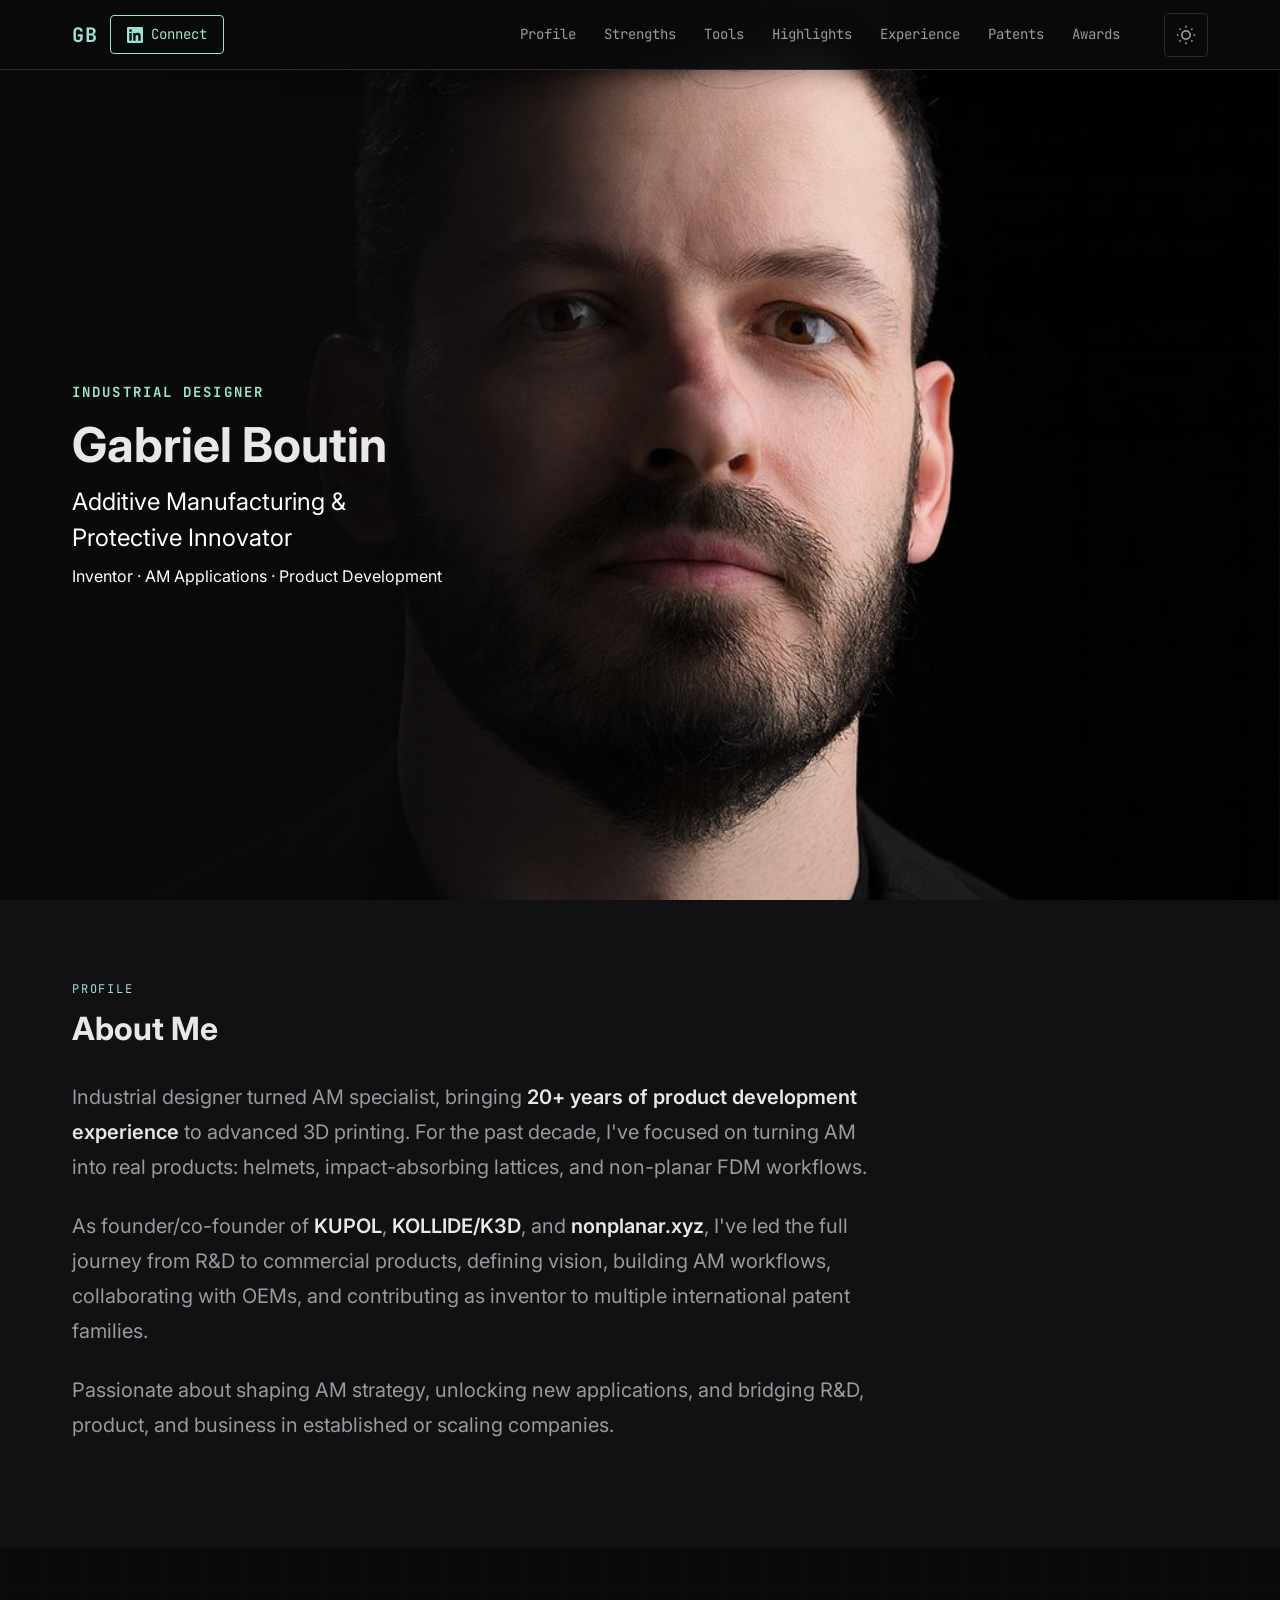
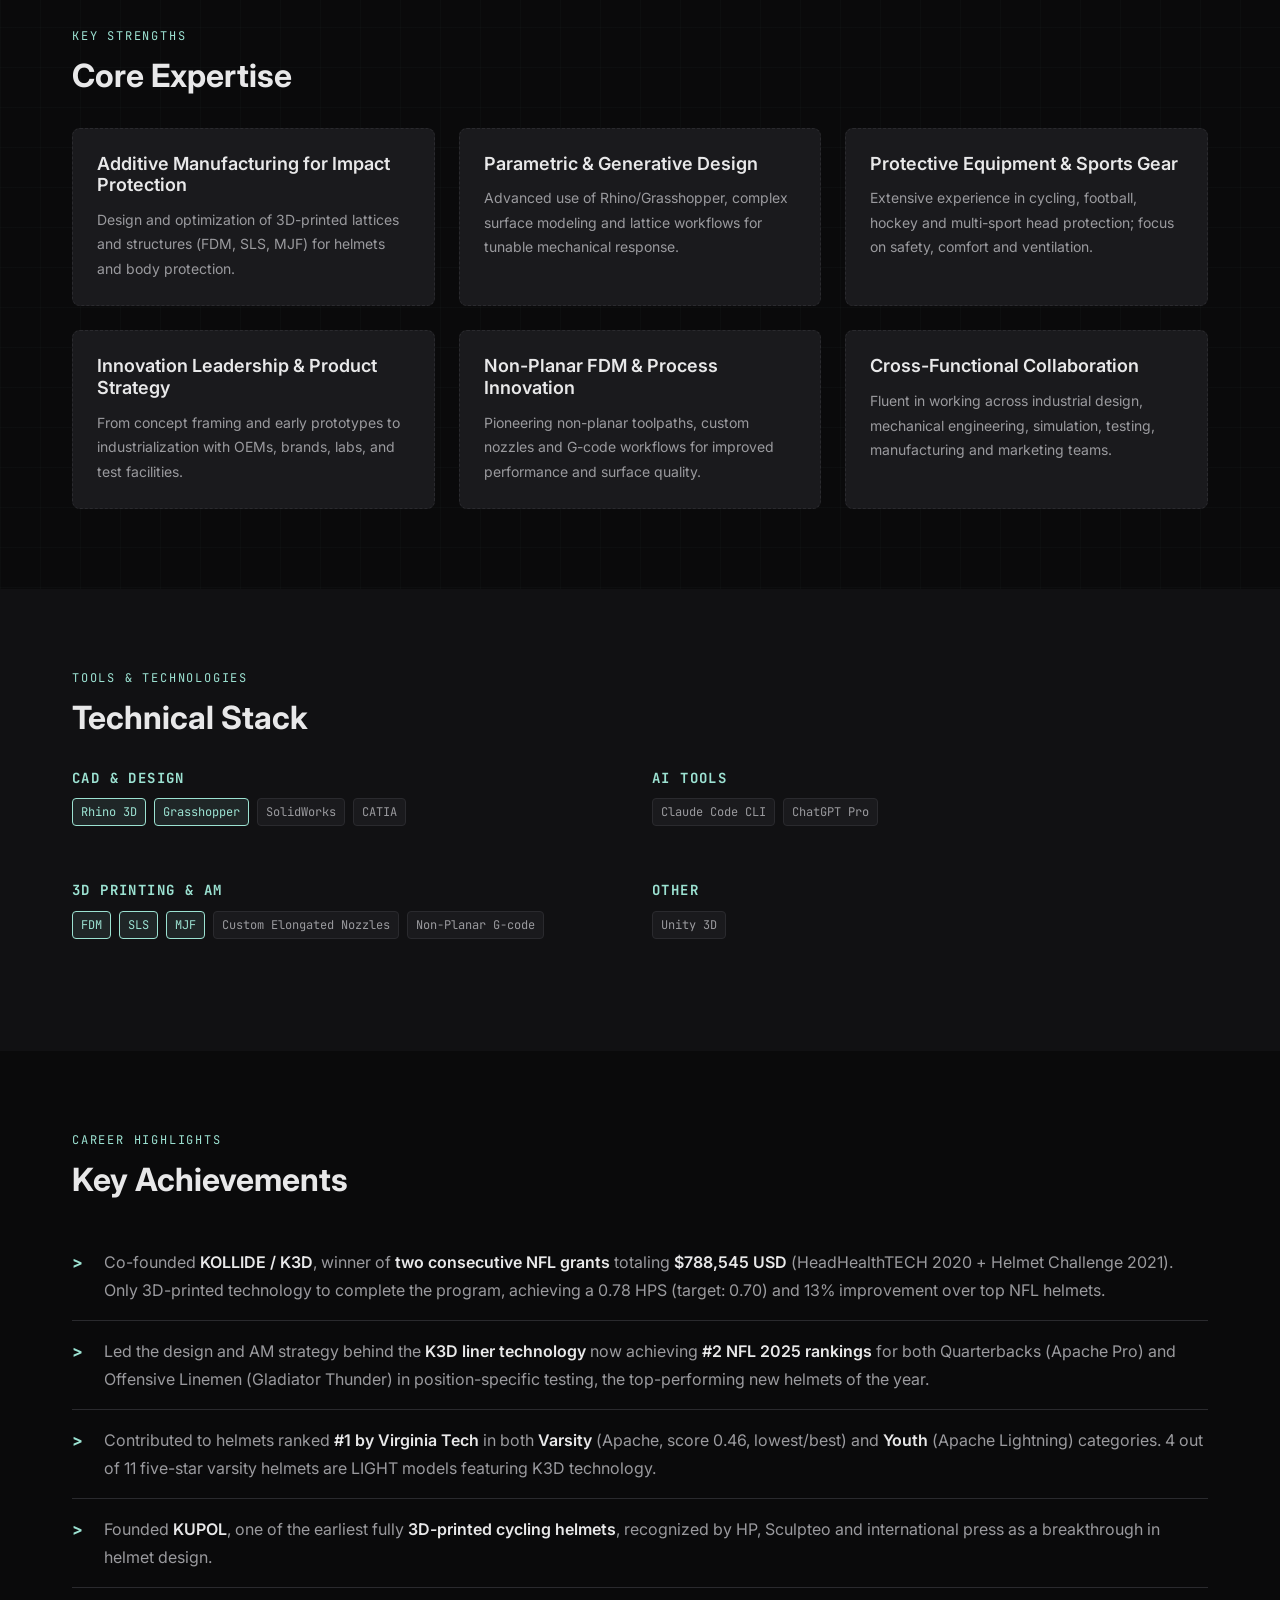
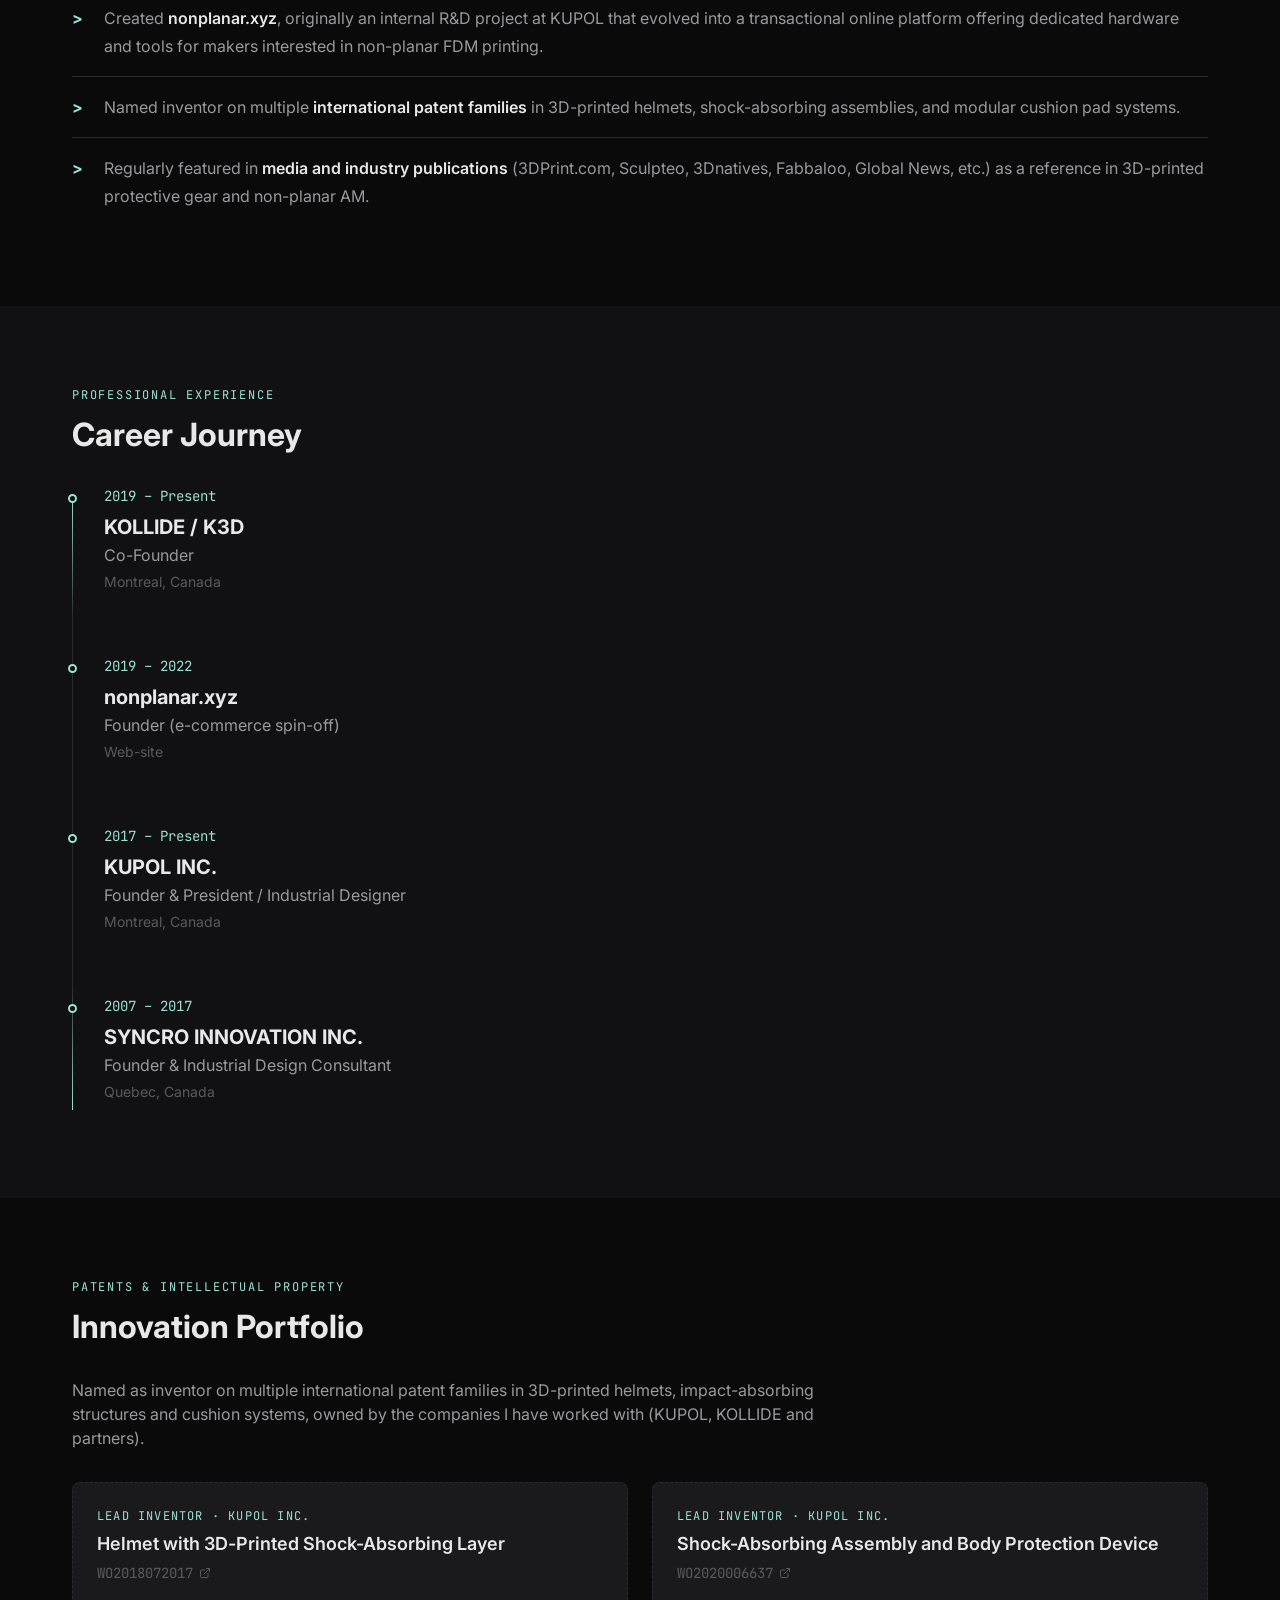
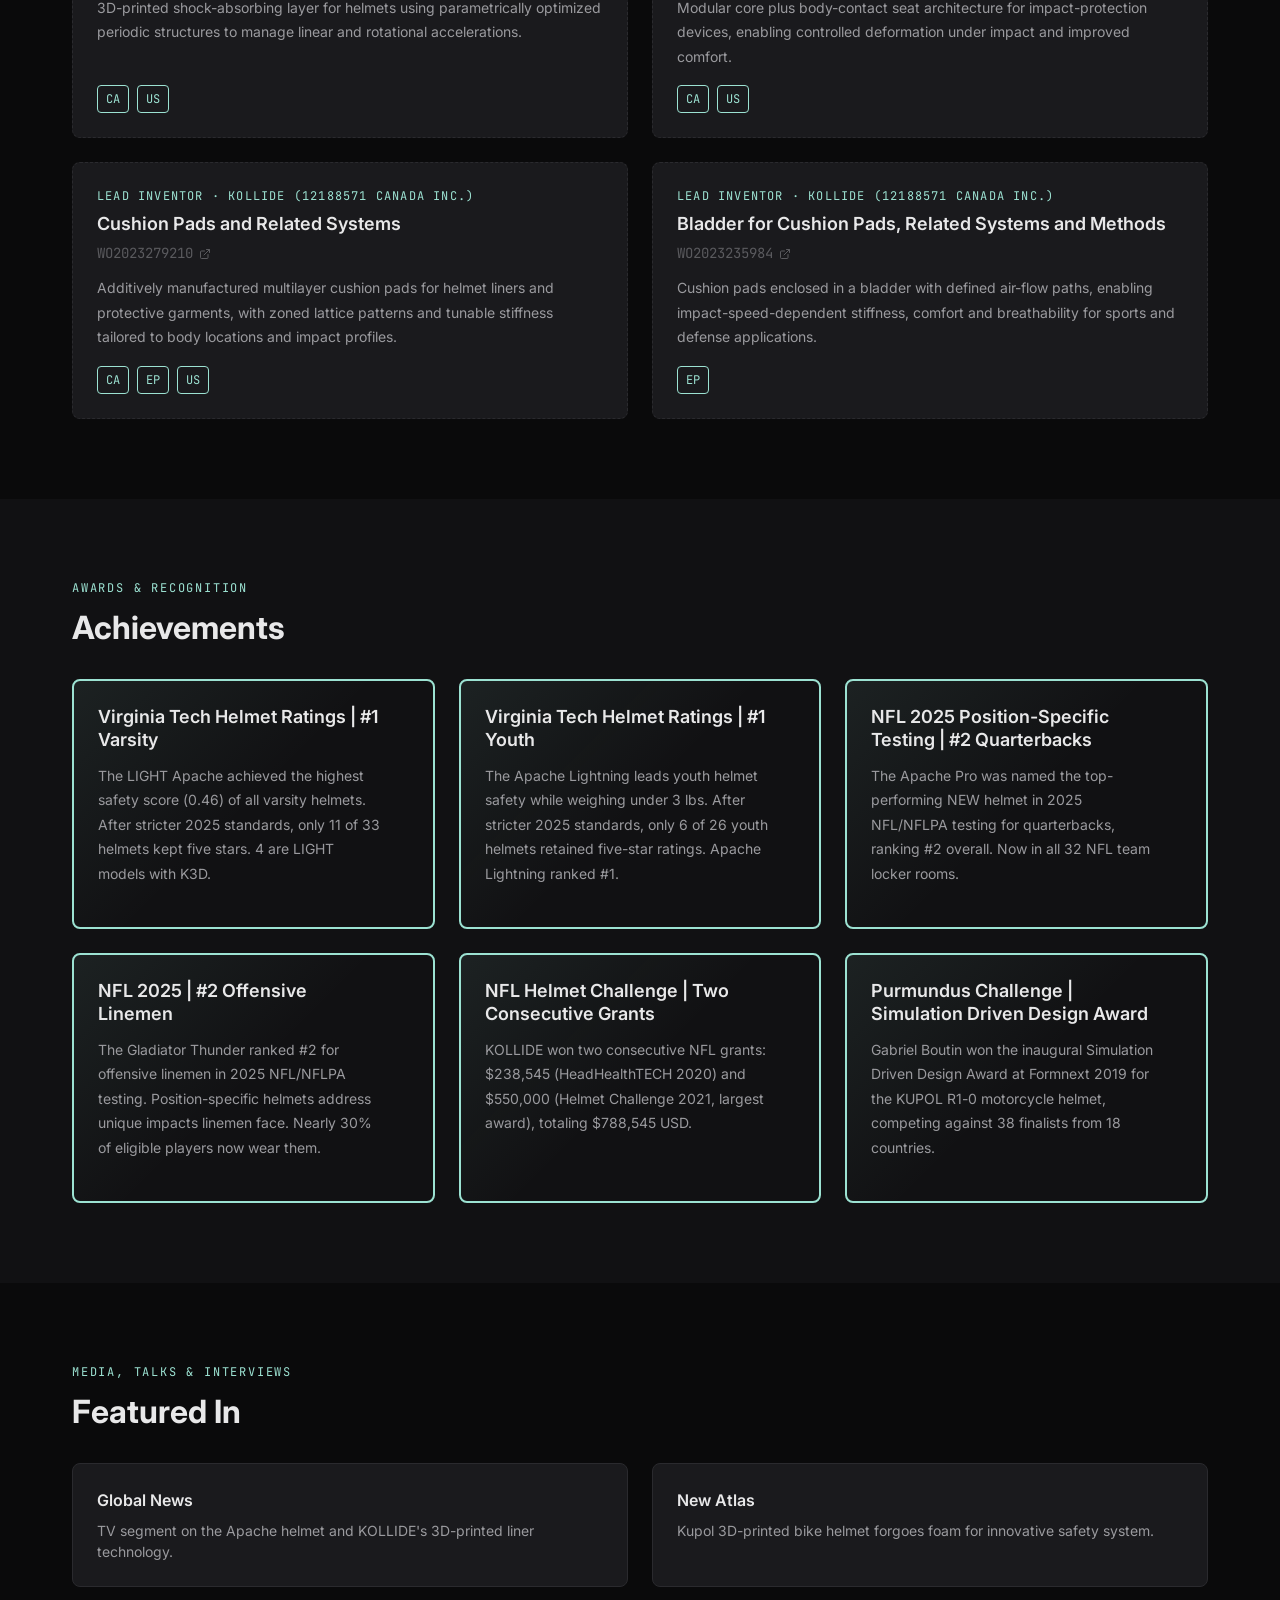
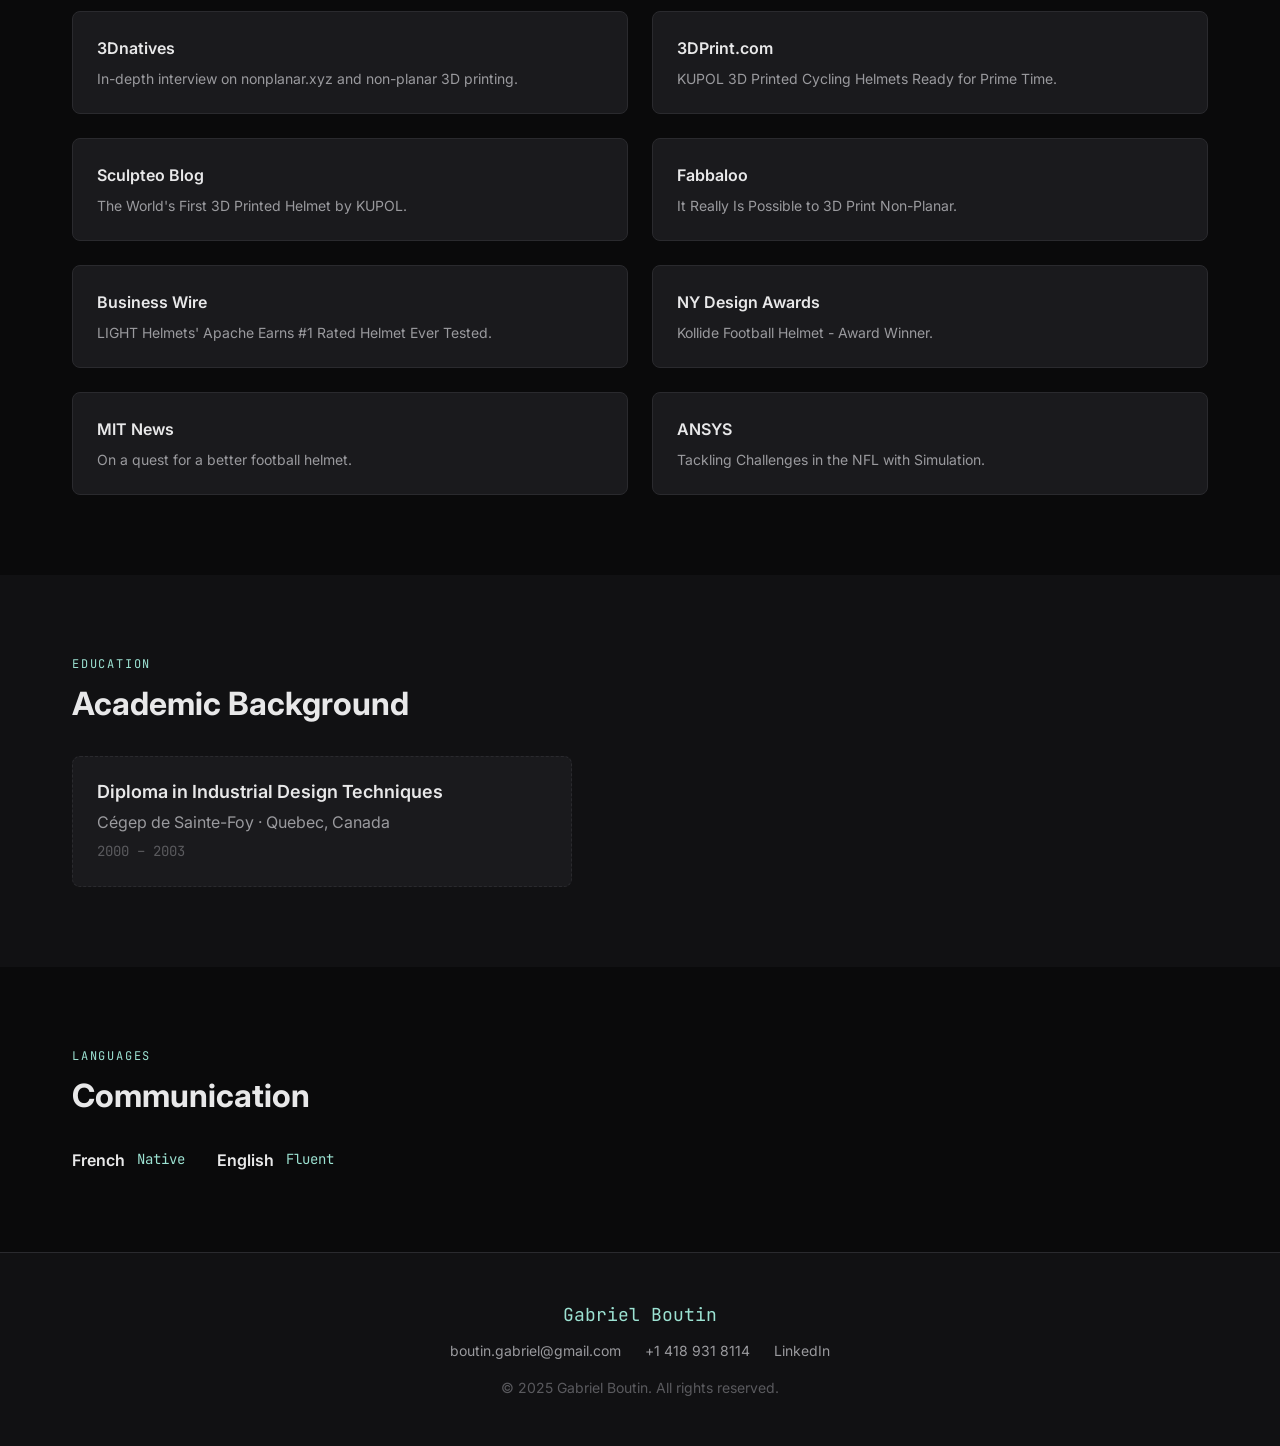
==== commit e34f4faa: "Revert to single LinkedIn icon (simpler approach) - One full LinkedIn logo for all screen sizes - Mo" ====
--- a/index.html
+++ b/index.html
@@ -77,8 +77,7 @@
           <span class="nav__logo">GB</span>
         </a>
         <a href="https://www.linkedin.com/in/gabriel-boutin-bb145b26/" target="_blank" rel="noopener" class="nav__contact" aria-label="Connect on LinkedIn">
-          <svg class="nav__contact-icon--mobile" xmlns="http://www.w3.org/2000/svg" viewBox="0 0 24 24"><rect width="24" height="24" rx="4" fill="currentColor"/><path d="M6.5 8.5H9v9H6.5v-9zM7.75 5a1.5 1.5 0 110 3 1.5 1.5 0 010-3zM11 17.5v-5.3c0-.8.1-1.6 1.1-1.6 1 0 1.1.9 1.1 1.7v5.2h2.5v-5.8c0-2.7-1.5-4-3.5-4-.8 0-1.8.4-2.2 1.2v-1h-2.5v9.6H11z" fill="#0a0f1a"/></svg>
-          <svg class="nav__contact-icon--desktop" xmlns="http://www.w3.org/2000/svg" viewBox="0 0 24 24" fill="currentColor"><path d="M20.447 20.452h-3.554v-5.569c0-1.328-.027-3.037-1.852-3.037-1.853 0-2.136 1.445-2.136 2.939v5.667H9.351V9h3.414v1.561h.046c.477-.9 1.637-1.85 3.37-1.85 3.601 0 4.267 2.37 4.267 5.455v6.286zM5.337 7.433c-1.144 0-2.063-.926-2.063-2.065 0-1.138.92-2.063 2.063-2.063 1.14 0 2.064.925 2.064 2.063 0 1.139-.925 2.065-2.064 2.065zm1.782 13.019H3.555V9h3.564v11.452zM22.225 0H1.771C.792 0 0 .774 0 1.729v20.542C0 23.227.792 24 1.771 24h20.451C23.2 24 24 23.227 24 22.271V1.729C24 .774 23.2 0 22.222 0h.003z"/></svg>
+          <svg xmlns="http://www.w3.org/2000/svg" viewBox="0 0 24 24" fill="currentColor"><path d="M20.447 20.452h-3.554v-5.569c0-1.328-.027-3.037-1.852-3.037-1.853 0-2.136 1.445-2.136 2.939v5.667H9.351V9h3.414v1.561h.046c.477-.9 1.637-1.85 3.37-1.85 3.601 0 4.267 2.37 4.267 5.455v6.286zM5.337 7.433c-1.144 0-2.063-.926-2.063-2.065 0-1.138.92-2.063 2.063-2.063 1.14 0 2.064.925 2.064 2.063 0 1.139-.925 2.065-2.064 2.065zm1.782 13.019H3.555V9h3.564v11.452zM22.225 0H1.771C.792 0 0 .774 0 1.729v20.542C0 23.227.792 24 1.771 24h20.451C23.2 24 24 23.227 24 22.271V1.729C24 .774 23.2 0 22.222 0h.003z"/></svg>
           <span class="nav__contact-text">Connect</span>
         </a>
       </div>
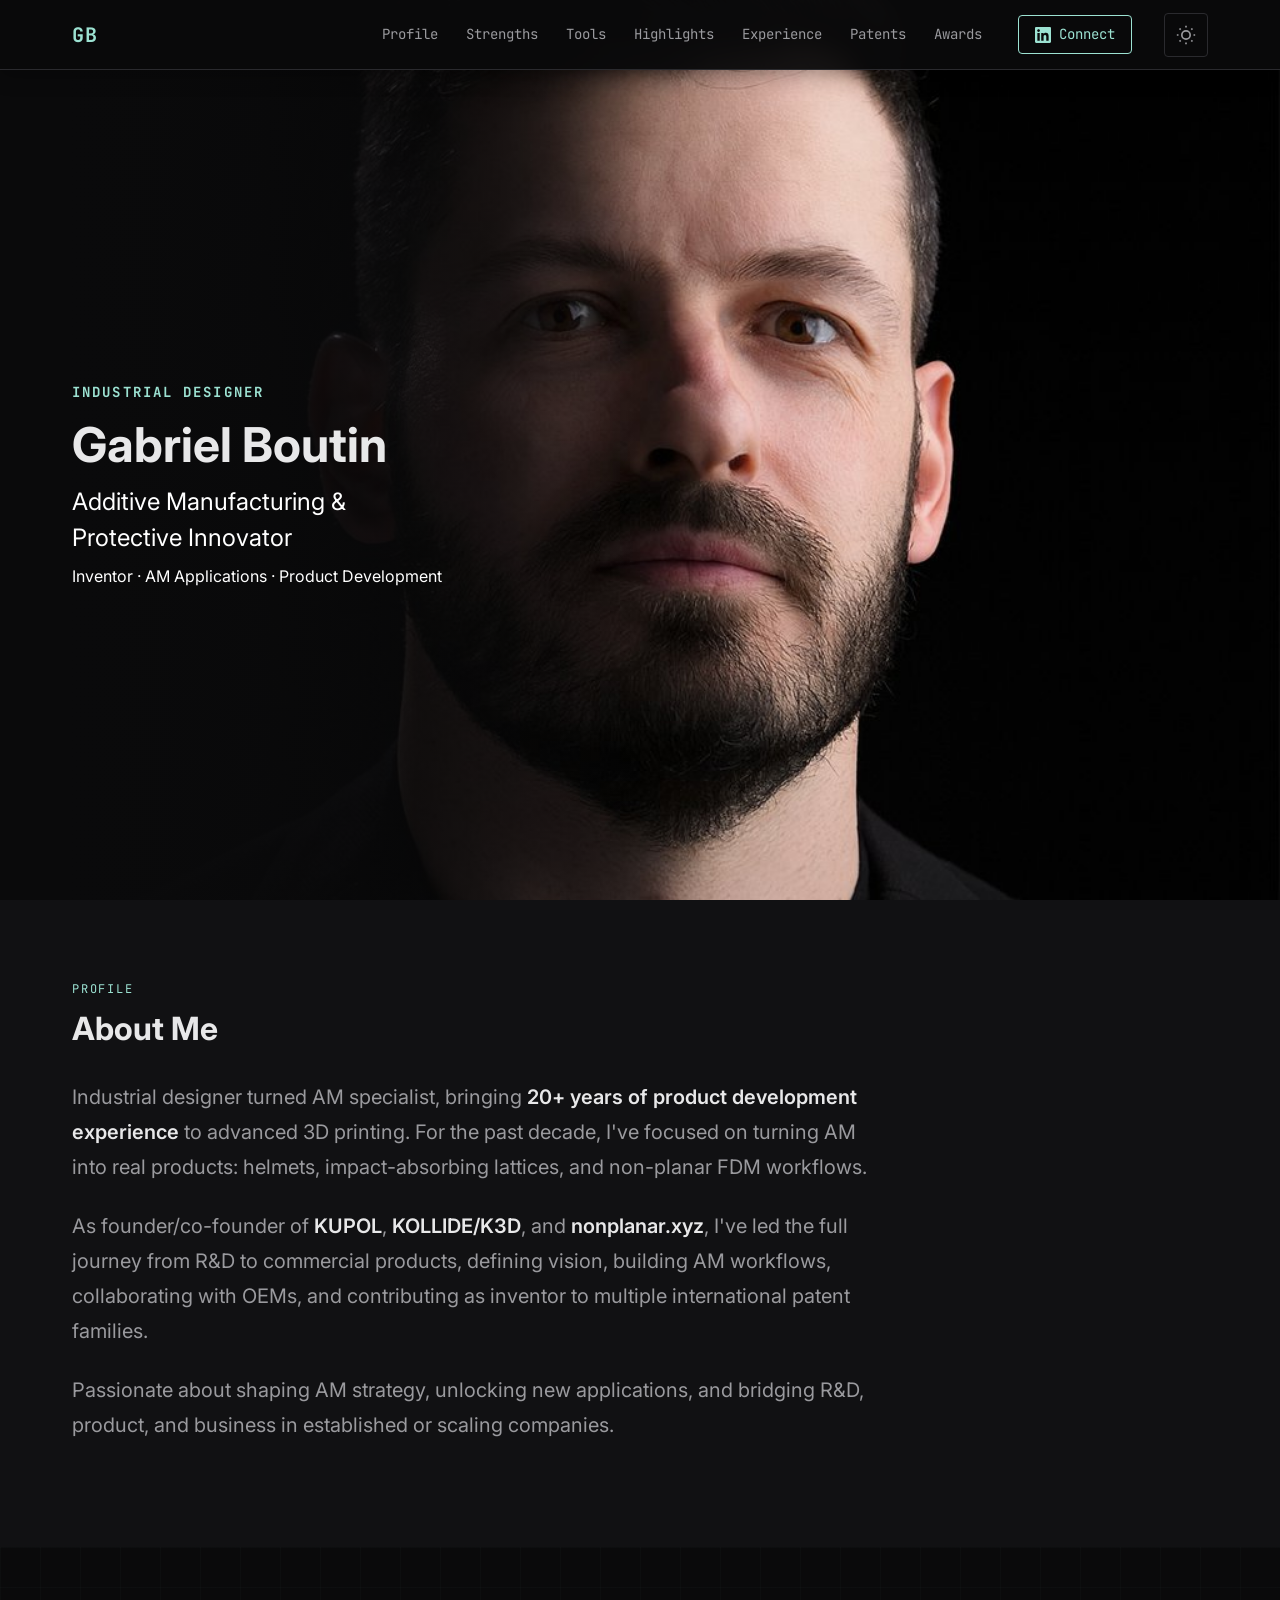
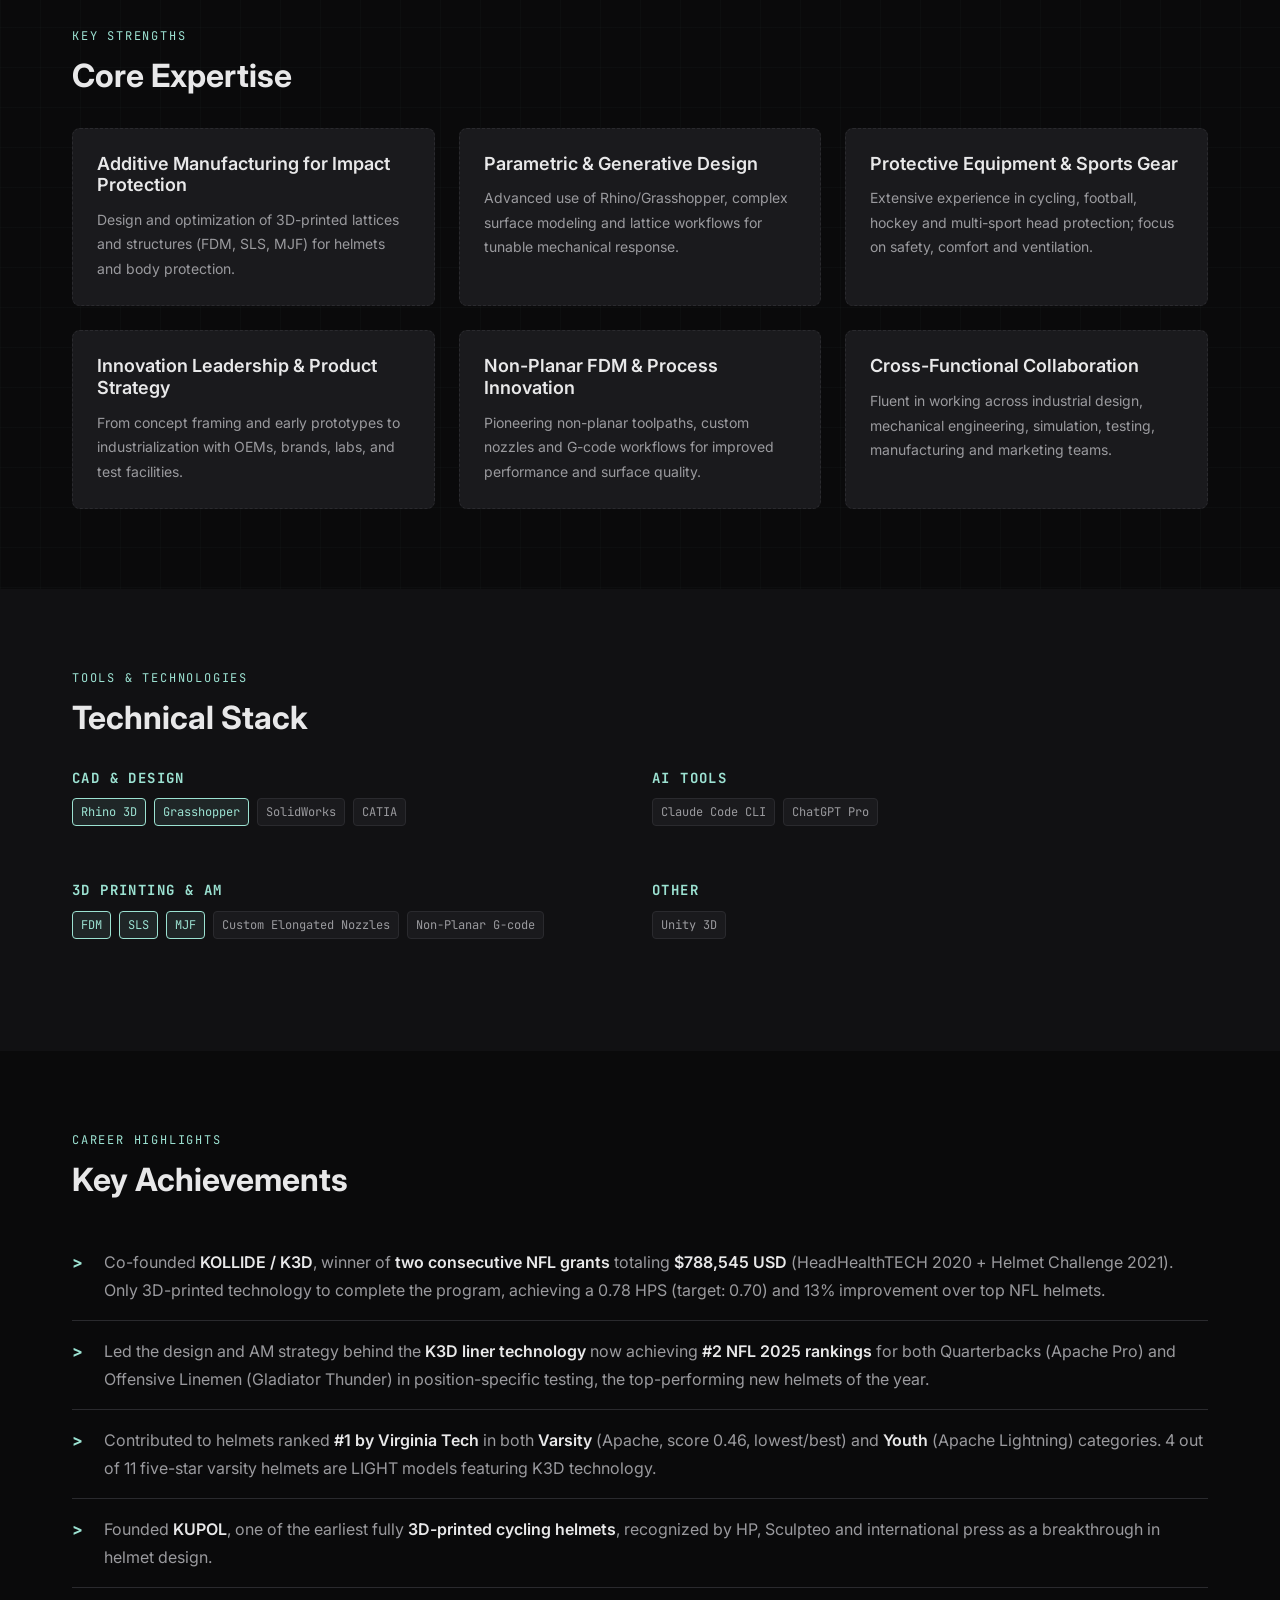
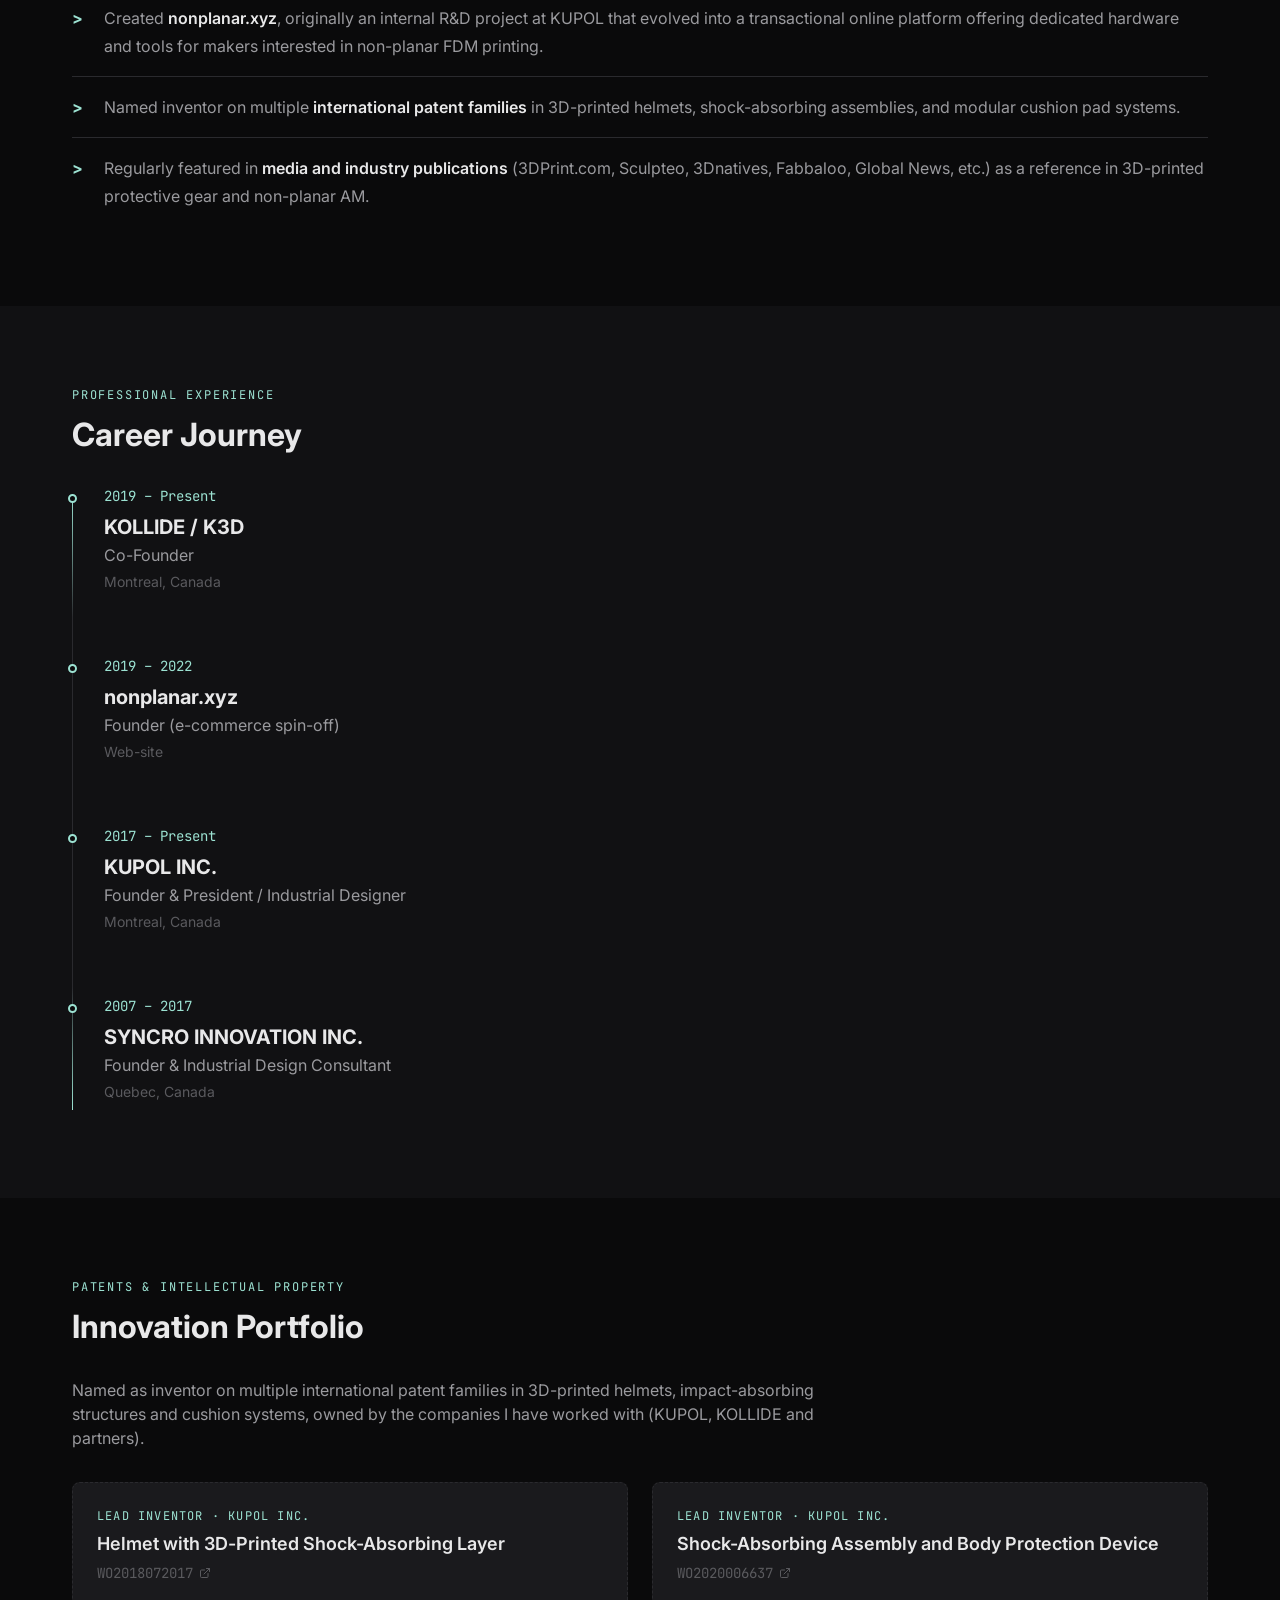
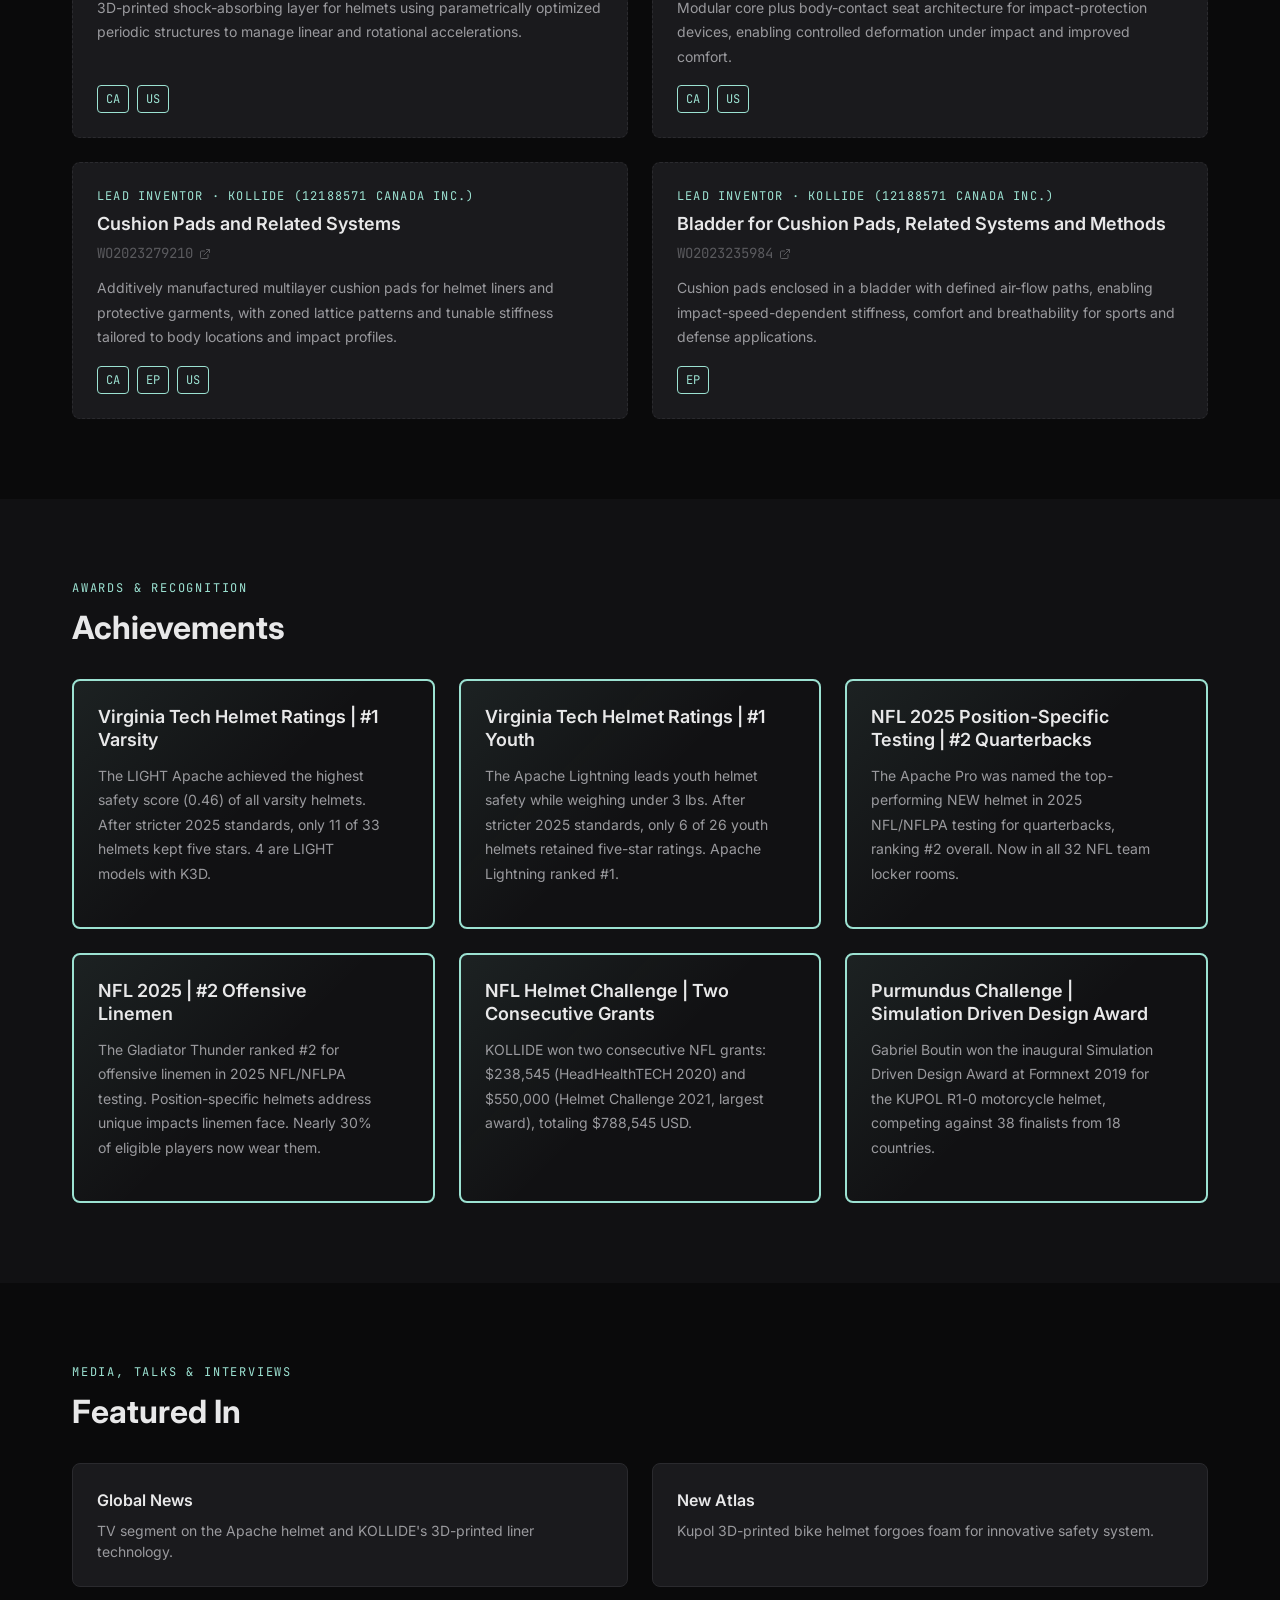
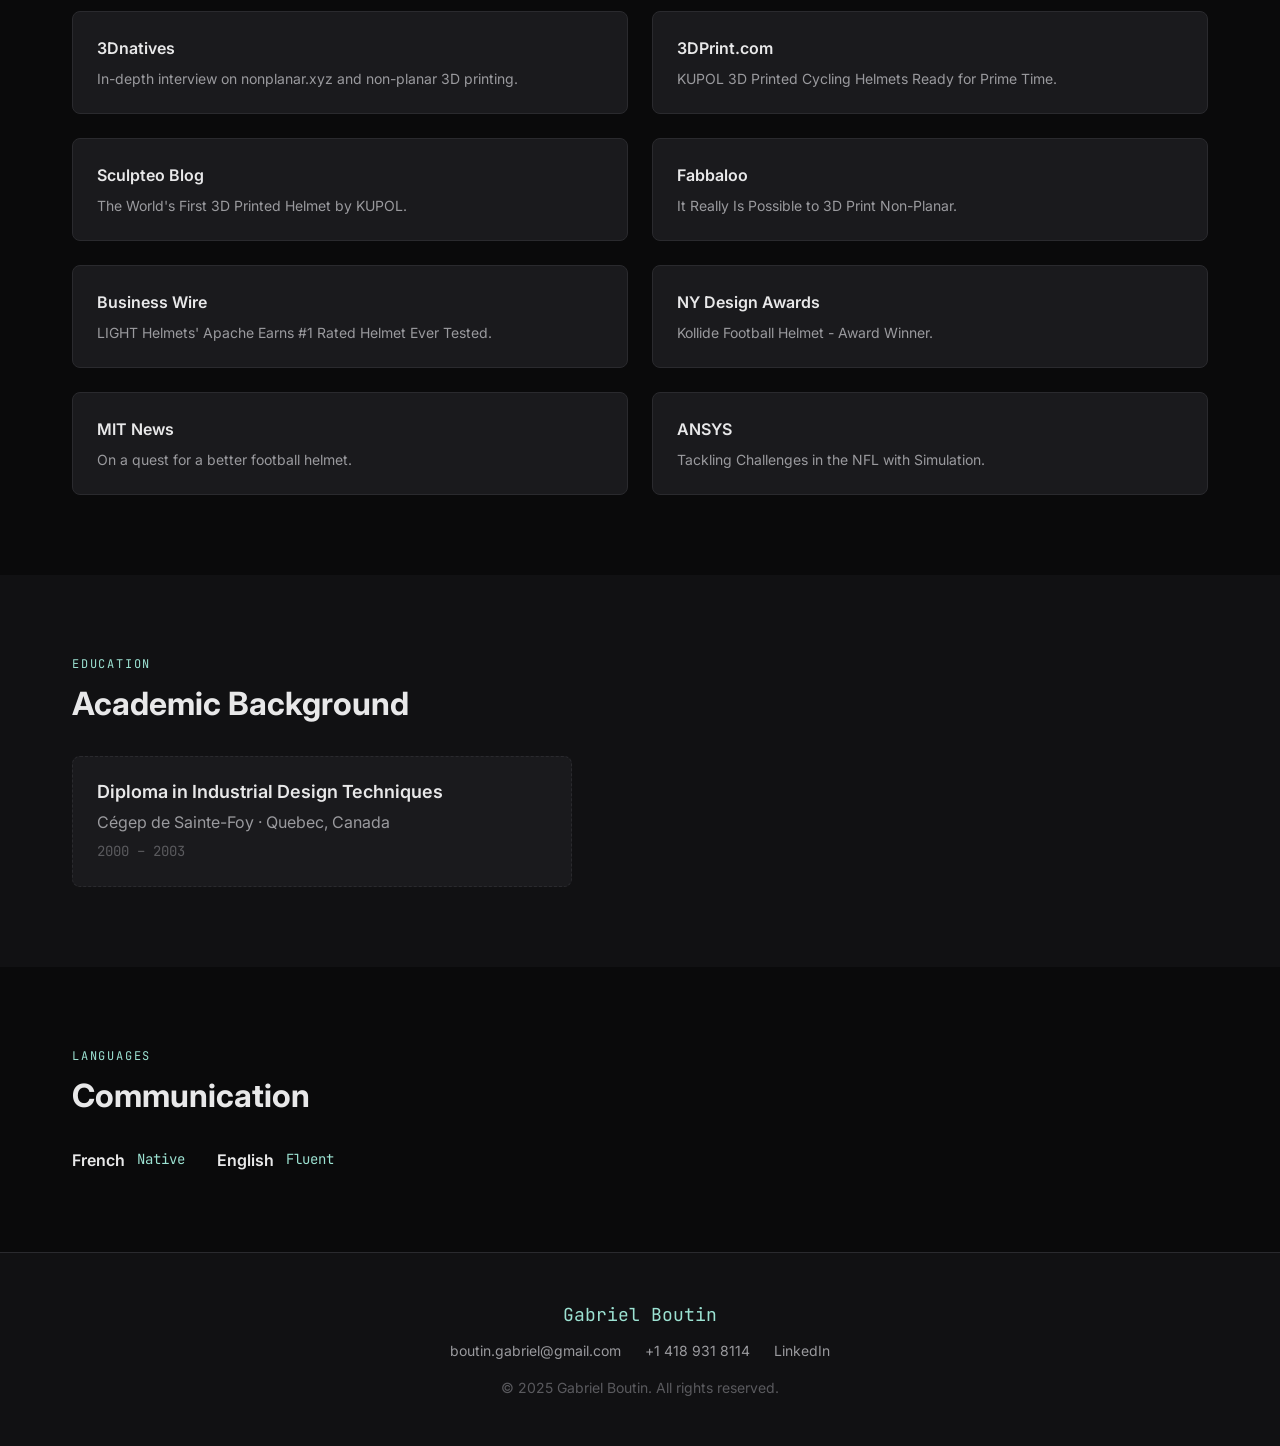
==== commit 615a002d: "Restore working LinkedIn button from earlier commit 🤖 Generated with [Claude Code](https://claude.co" ====
--- a/index.html
+++ b/index.html
@@ -72,15 +72,9 @@
   <!-- Navigation -->
   <nav class="nav" id="nav">
     <div class="container nav__inner">
-      <div class="nav__left">
-        <a href="#home" class="nav__brand">
-          <span class="nav__logo">GB</span>
-        </a>
-        <a href="https://www.linkedin.com/in/gabriel-boutin-bb145b26/" target="_blank" rel="noopener" class="nav__contact" aria-label="Connect on LinkedIn">
-          <svg xmlns="http://www.w3.org/2000/svg" viewBox="0 0 24 24" fill="currentColor"><path d="M20.447 20.452h-3.554v-5.569c0-1.328-.027-3.037-1.852-3.037-1.853 0-2.136 1.445-2.136 2.939v5.667H9.351V9h3.414v1.561h.046c.477-.9 1.637-1.85 3.37-1.85 3.601 0 4.267 2.37 4.267 5.455v6.286zM5.337 7.433c-1.144 0-2.063-.926-2.063-2.065 0-1.138.92-2.063 2.063-2.063 1.14 0 2.064.925 2.064 2.063 0 1.139-.925 2.065-2.064 2.065zm1.782 13.019H3.555V9h3.564v11.452zM22.225 0H1.771C.792 0 0 .774 0 1.729v20.542C0 23.227.792 24 1.771 24h20.451C23.2 24 24 23.227 24 22.271V1.729C24 .774 23.2 0 22.222 0h.003z"/></svg>
-          <span class="nav__contact-text">Connect</span>
-        </a>
-      </div>
+      <a href="#home" class="nav__brand">
+        <span class="nav__logo">GB</span>
+      </a>
 
       <button class="nav__toggle" aria-label="Toggle menu" aria-expanded="false">
         <span class="nav__hamburger"></span>
@@ -95,6 +89,11 @@
         <li><a href="#patents" class="nav__link">Patents</a></li>
         <li><a href="#awards" class="nav__link">Awards</a></li>
       </ul>
+
+      <a href="https://www.linkedin.com/in/gabriel-boutin-bb145b26/" target="_blank" rel="noopener" class="nav__contact" aria-label="Connect on LinkedIn">
+        <svg xmlns="http://www.w3.org/2000/svg" width="16" height="16" viewBox="0 0 24 24" fill="currentColor"><path d="M20.447 20.452h-3.554v-5.569c0-1.328-.027-3.037-1.852-3.037-1.853 0-2.136 1.445-2.136 2.939v5.667H9.351V9h3.414v1.561h.046c.477-.9 1.637-1.85 3.37-1.85 3.601 0 4.267 2.37 4.267 5.455v6.286zM5.337 7.433c-1.144 0-2.063-.926-2.063-2.065 0-1.138.92-2.063 2.063-2.063 1.14 0 2.064.925 2.064 2.063 0 1.139-.925 2.065-2.064 2.065zm1.782 13.019H3.555V9h3.564v11.452zM22.225 0H1.771C.792 0 0 .774 0 1.729v20.542C0 23.227.792 24 1.771 24h20.451C23.2 24 24 23.227 24 22.271V1.729C24 .774 23.2 0 22.222 0h.003z"/></svg>
+        <span class="nav__contact-text">Connect</span>
+      </a>
 
       <button class="theme-toggle" id="theme-toggle" aria-label="Toggle dark/light mode">
         <svg class="theme-toggle__icon theme-toggle__icon--sun" viewBox="0 0 24 24" fill="none" stroke="currentColor" stroke-width="2">
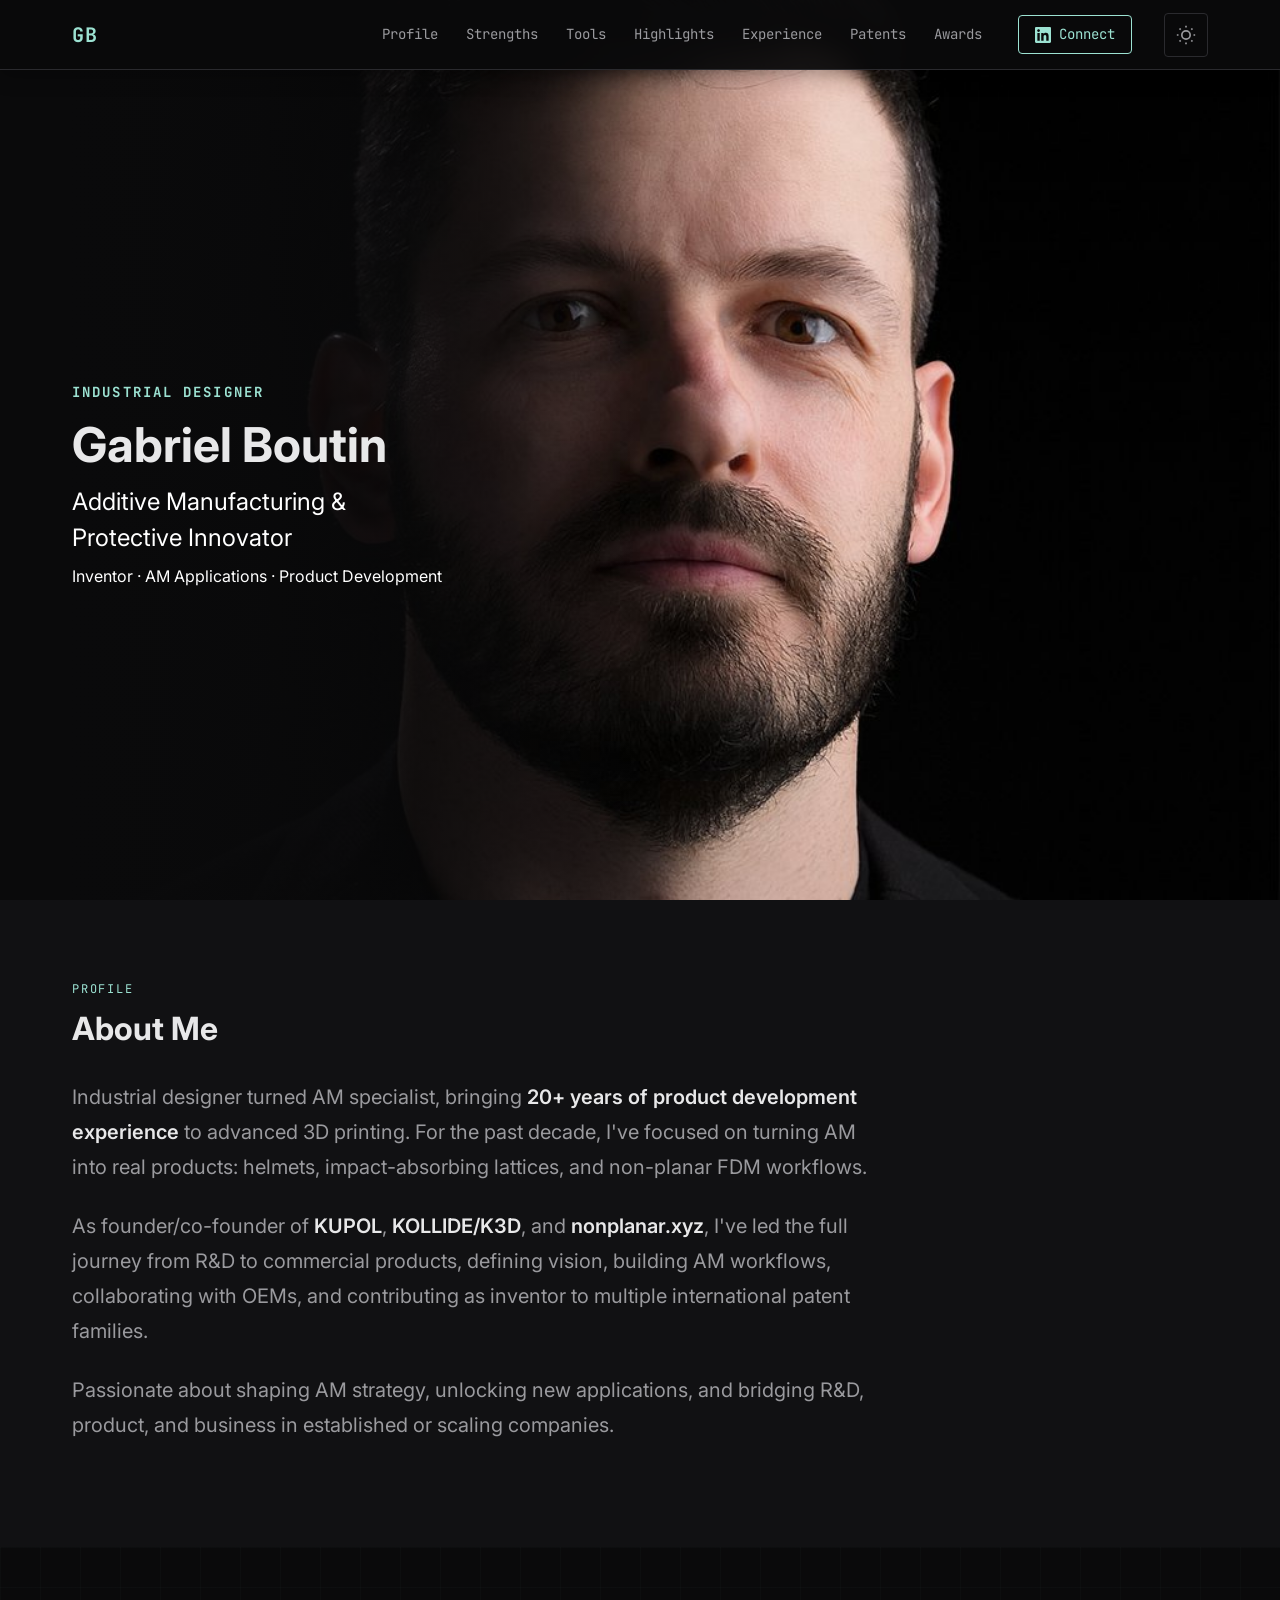
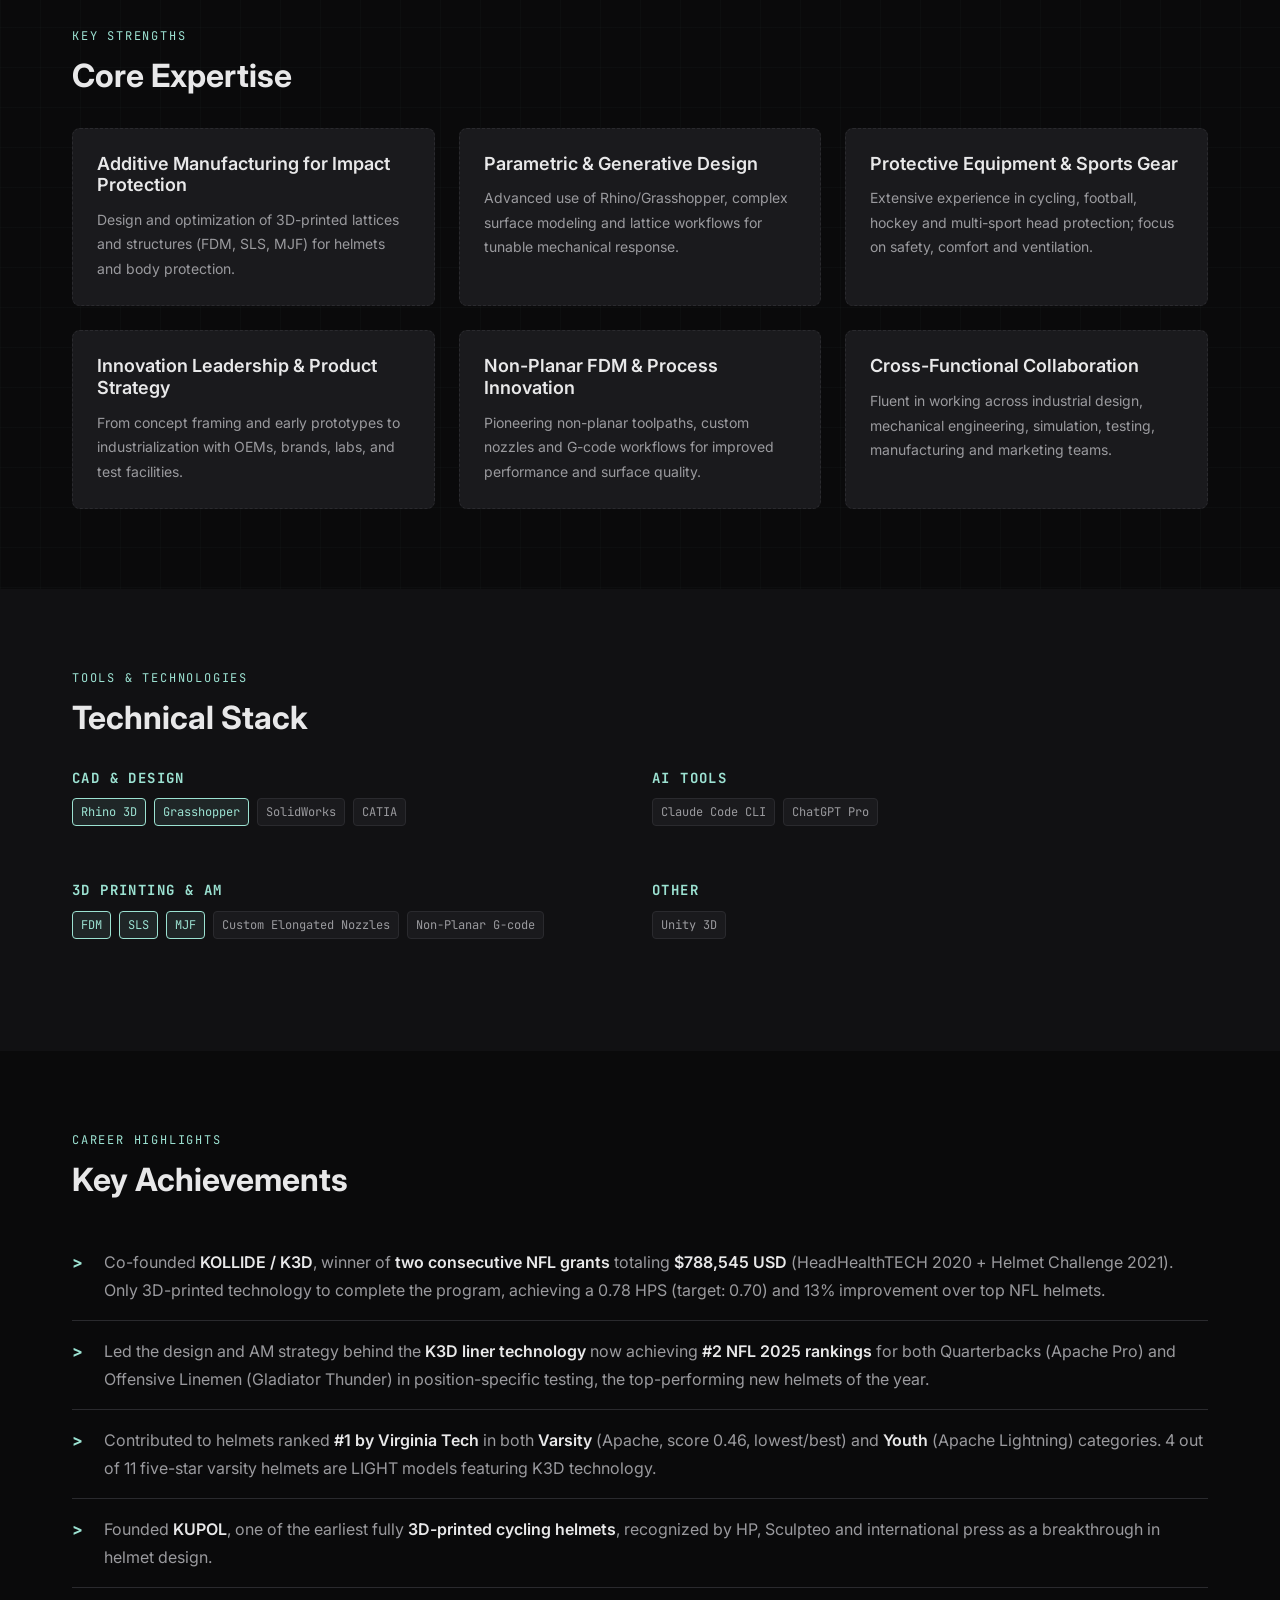
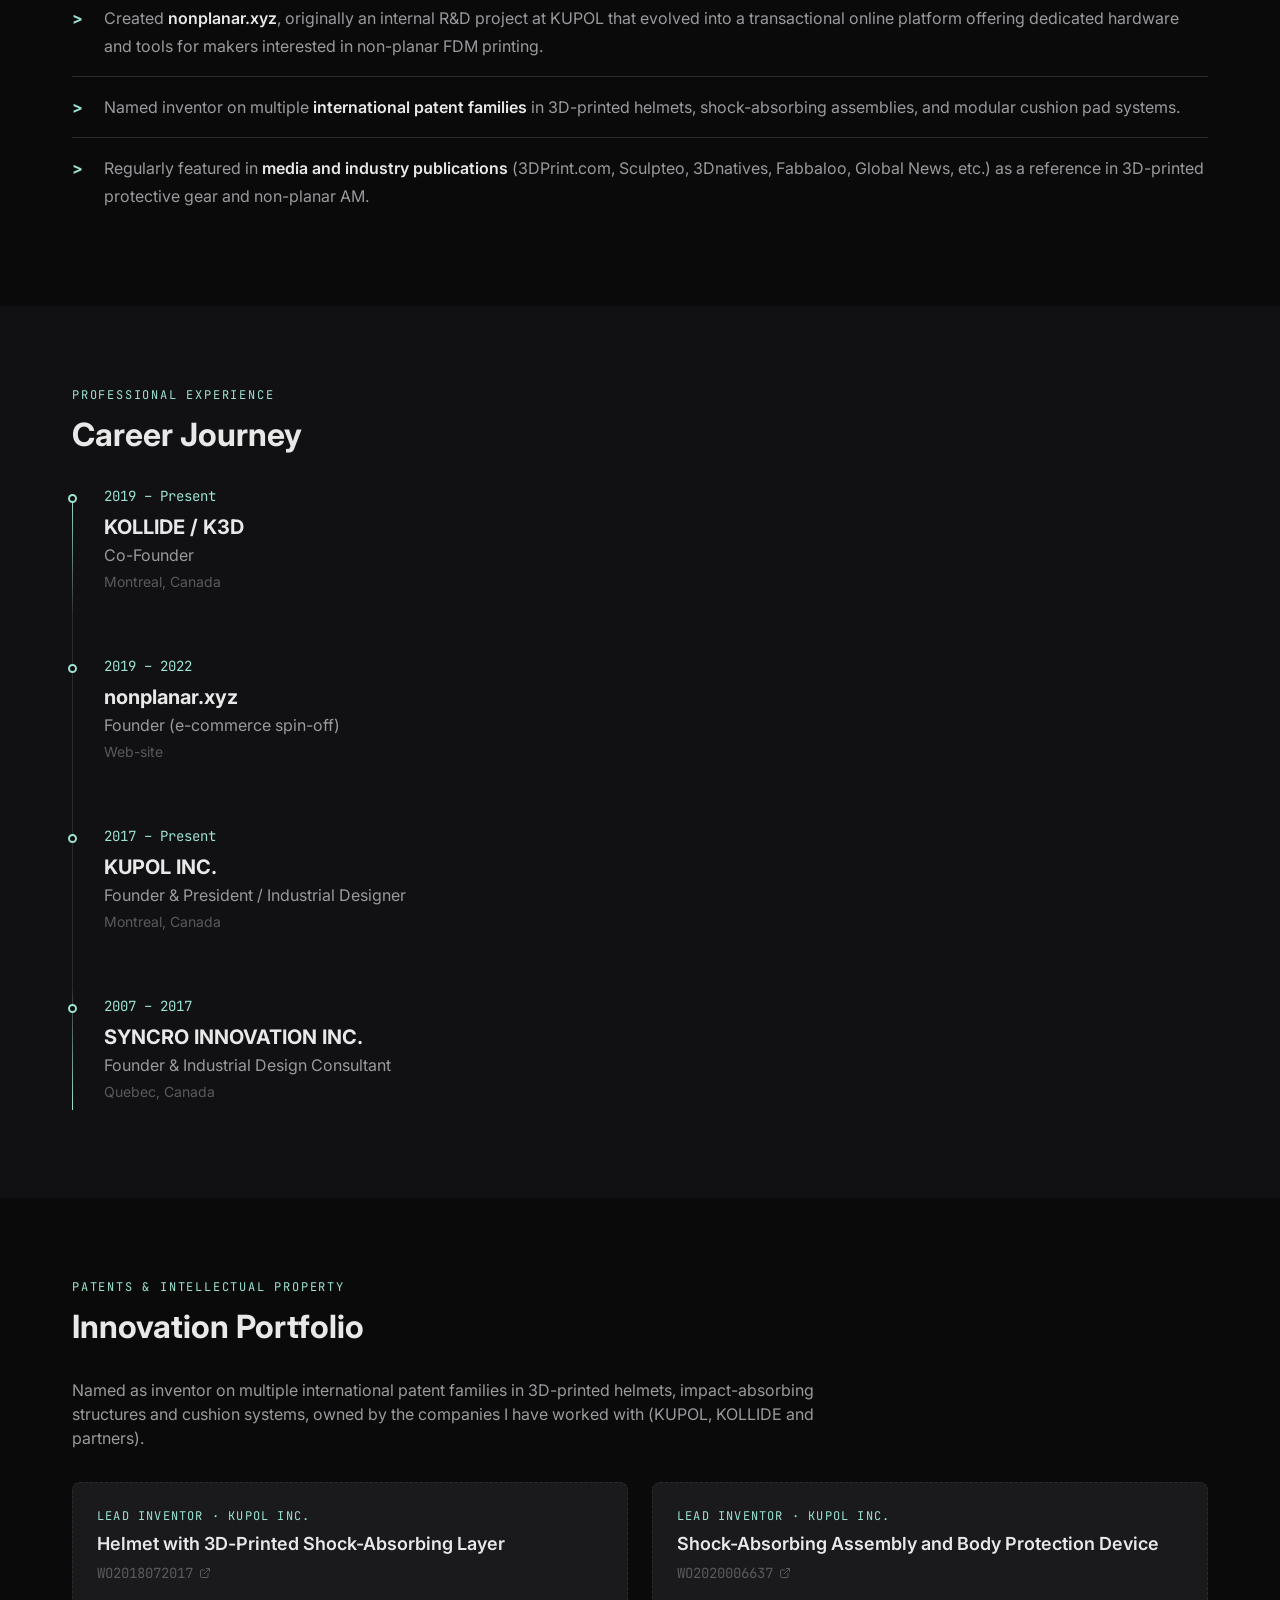
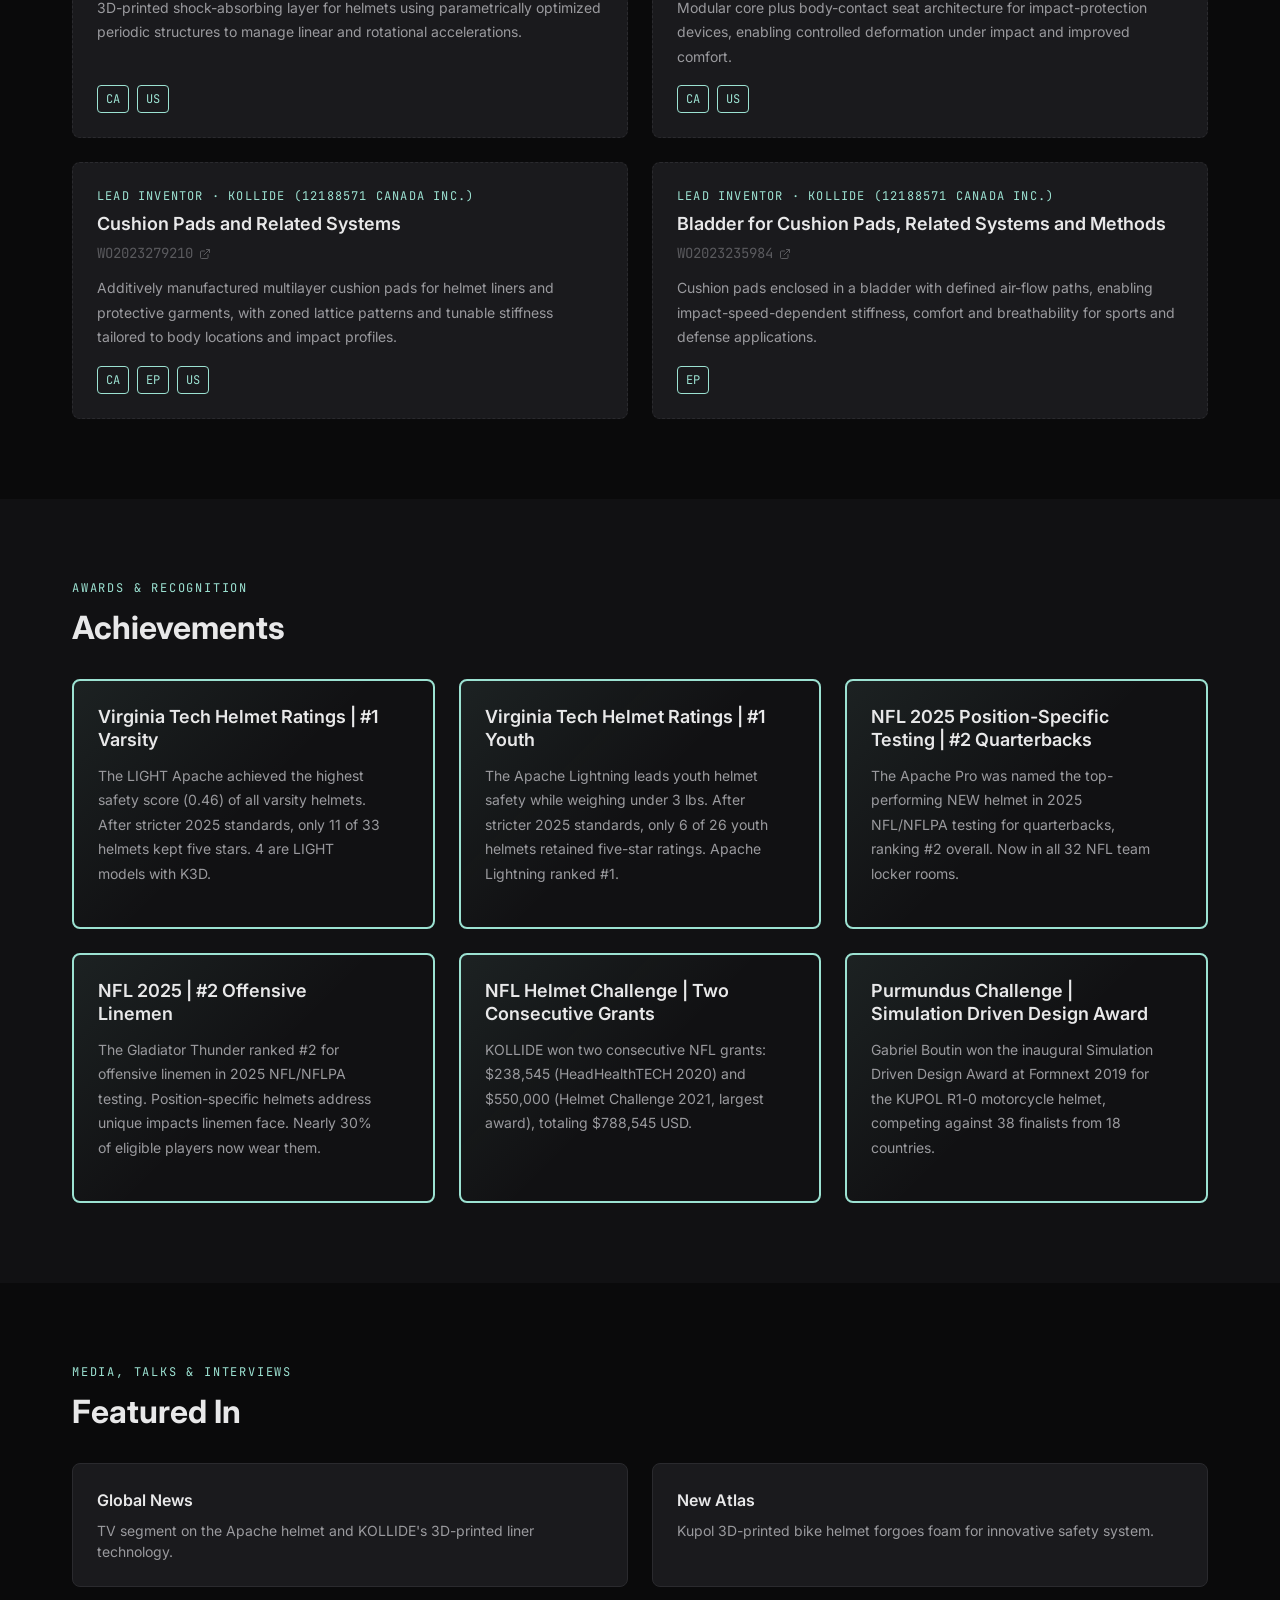
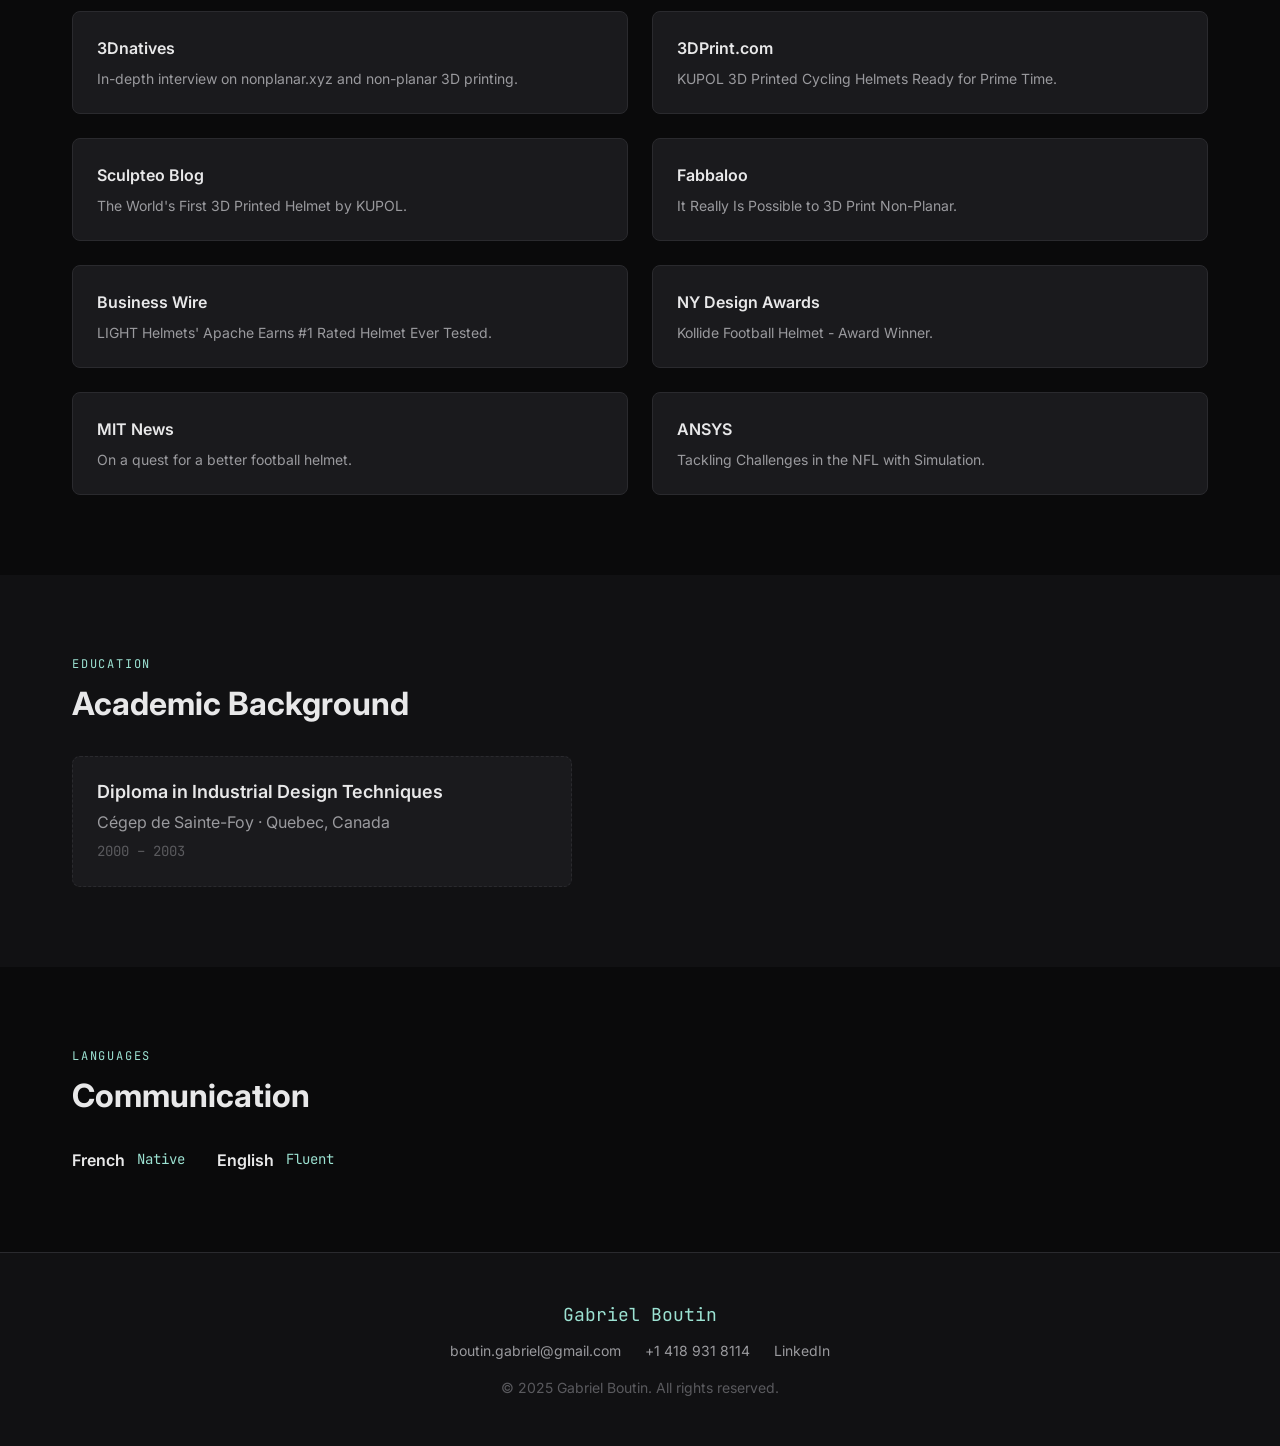
==== commit 02e0e7e1: "Fix LinkedIn icon visibility on mobile - Remove fixed width/height from SVG so CSS controls sizing -" ====
--- a/index.html
+++ b/index.html
@@ -91,7 +91,7 @@
       </ul>
 
       <a href="https://www.linkedin.com/in/gabriel-boutin-bb145b26/" target="_blank" rel="noopener" class="nav__contact" aria-label="Connect on LinkedIn">
-        <svg xmlns="http://www.w3.org/2000/svg" width="16" height="16" viewBox="0 0 24 24" fill="currentColor"><path d="M20.447 20.452h-3.554v-5.569c0-1.328-.027-3.037-1.852-3.037-1.853 0-2.136 1.445-2.136 2.939v5.667H9.351V9h3.414v1.561h.046c.477-.9 1.637-1.85 3.37-1.85 3.601 0 4.267 2.37 4.267 5.455v6.286zM5.337 7.433c-1.144 0-2.063-.926-2.063-2.065 0-1.138.92-2.063 2.063-2.063 1.14 0 2.064.925 2.064 2.063 0 1.139-.925 2.065-2.064 2.065zm1.782 13.019H3.555V9h3.564v11.452zM22.225 0H1.771C.792 0 0 .774 0 1.729v20.542C0 23.227.792 24 1.771 24h20.451C23.2 24 24 23.227 24 22.271V1.729C24 .774 23.2 0 22.222 0h.003z"/></svg>
+        <svg xmlns="http://www.w3.org/2000/svg" viewBox="0 0 24 24" fill="currentColor"><path d="M20.447 20.452h-3.554v-5.569c0-1.328-.027-3.037-1.852-3.037-1.853 0-2.136 1.445-2.136 2.939v5.667H9.351V9h3.414v1.561h.046c.477-.9 1.637-1.85 3.37-1.85 3.601 0 4.267 2.37 4.267 5.455v6.286zM5.337 7.433c-1.144 0-2.063-.926-2.063-2.065 0-1.138.92-2.063 2.063-2.063 1.14 0 2.064.925 2.064 2.063 0 1.139-.925 2.065-2.064 2.065zm1.782 13.019H3.555V9h3.564v11.452zM22.225 0H1.771C.792 0 0 .774 0 1.729v20.542C0 23.227.792 24 1.771 24h20.451C23.2 24 24 23.227 24 22.271V1.729C24 .774 23.2 0 22.222 0h.003z"/></svg>
         <span class="nav__contact-text">Connect</span>
       </a>
 
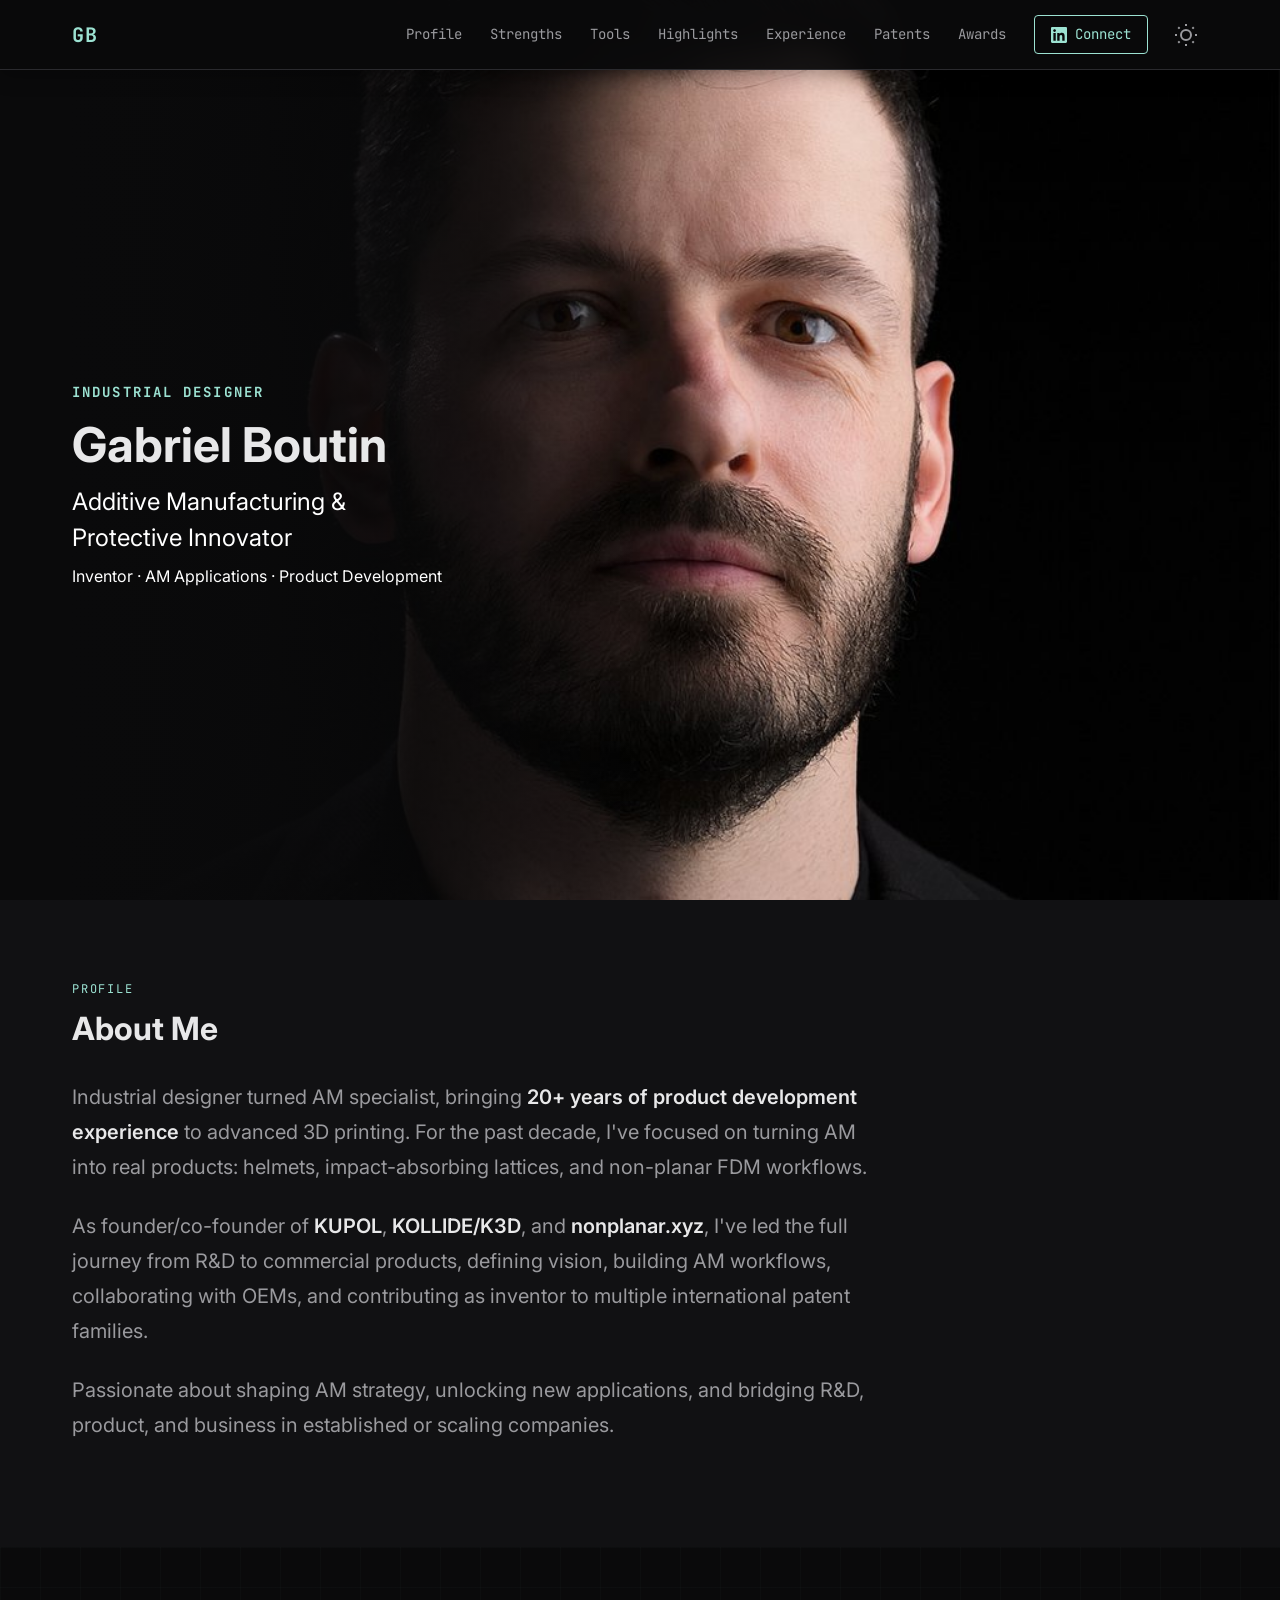
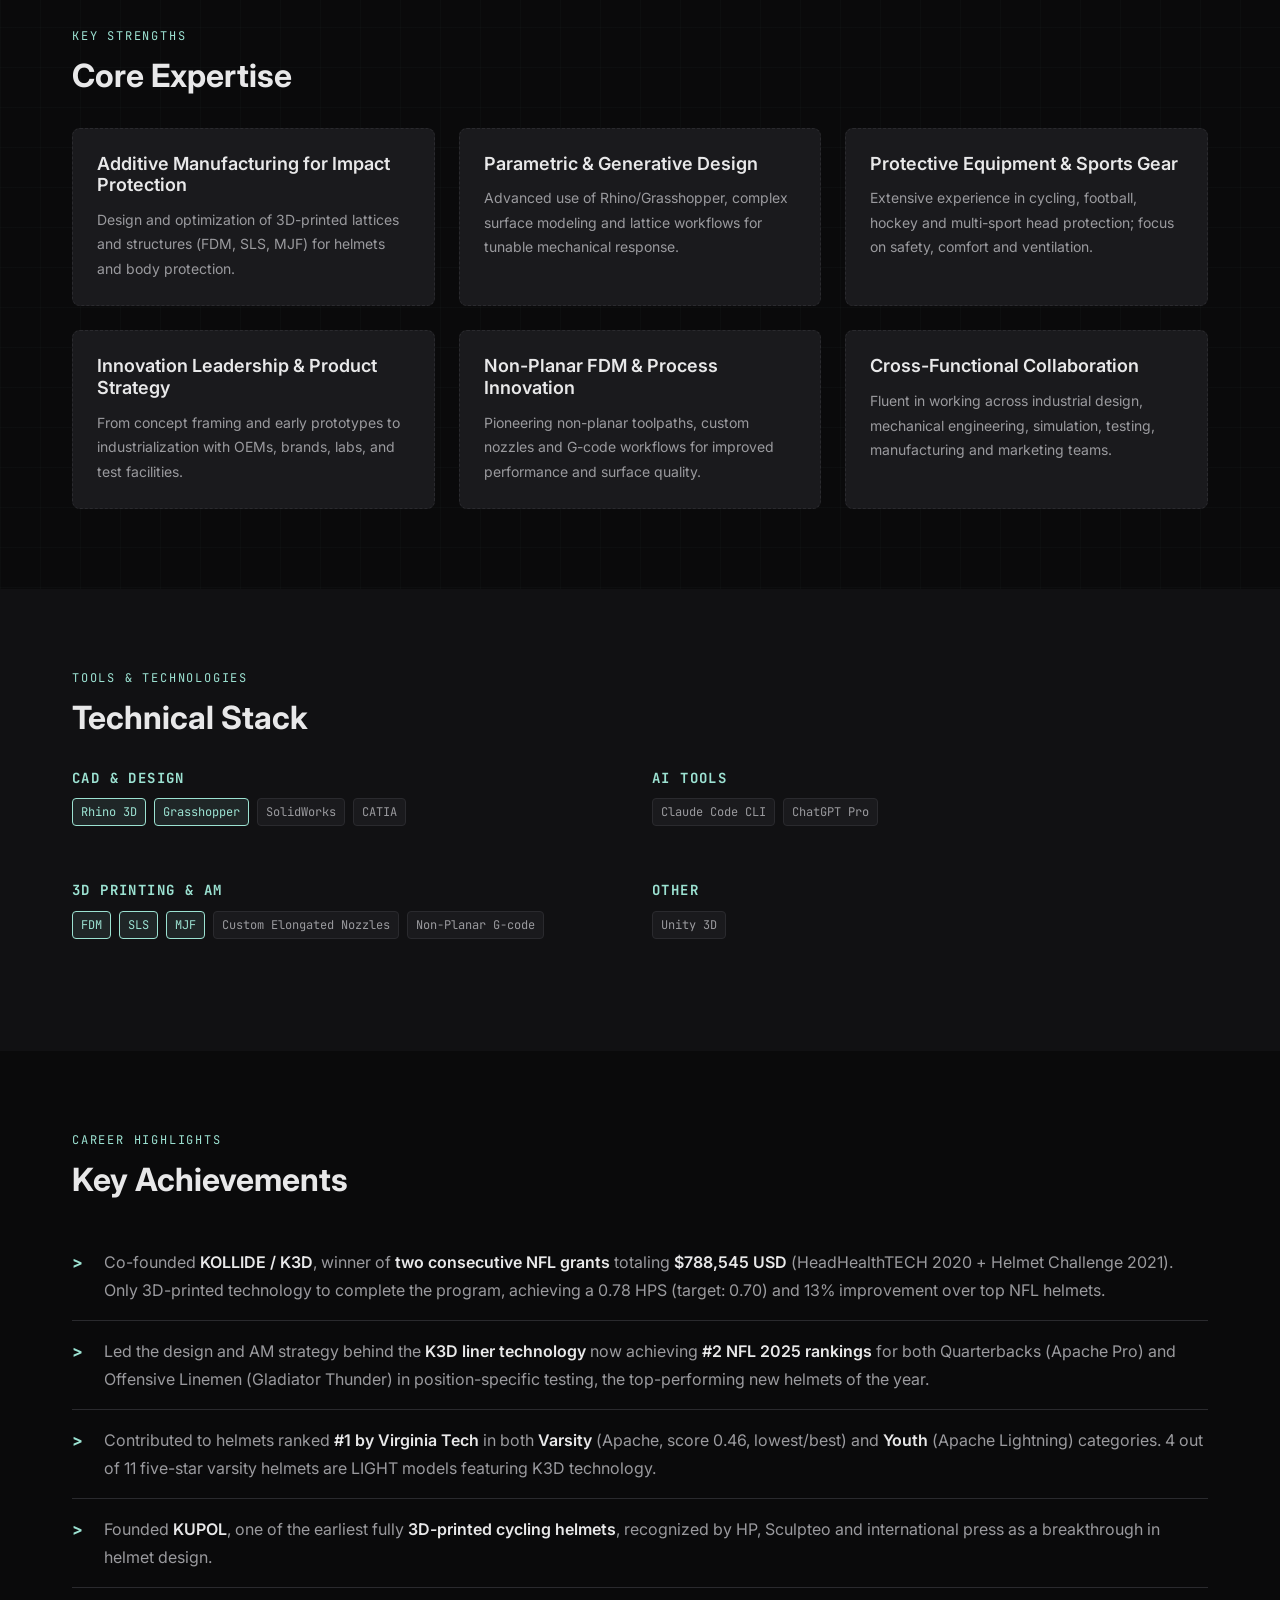
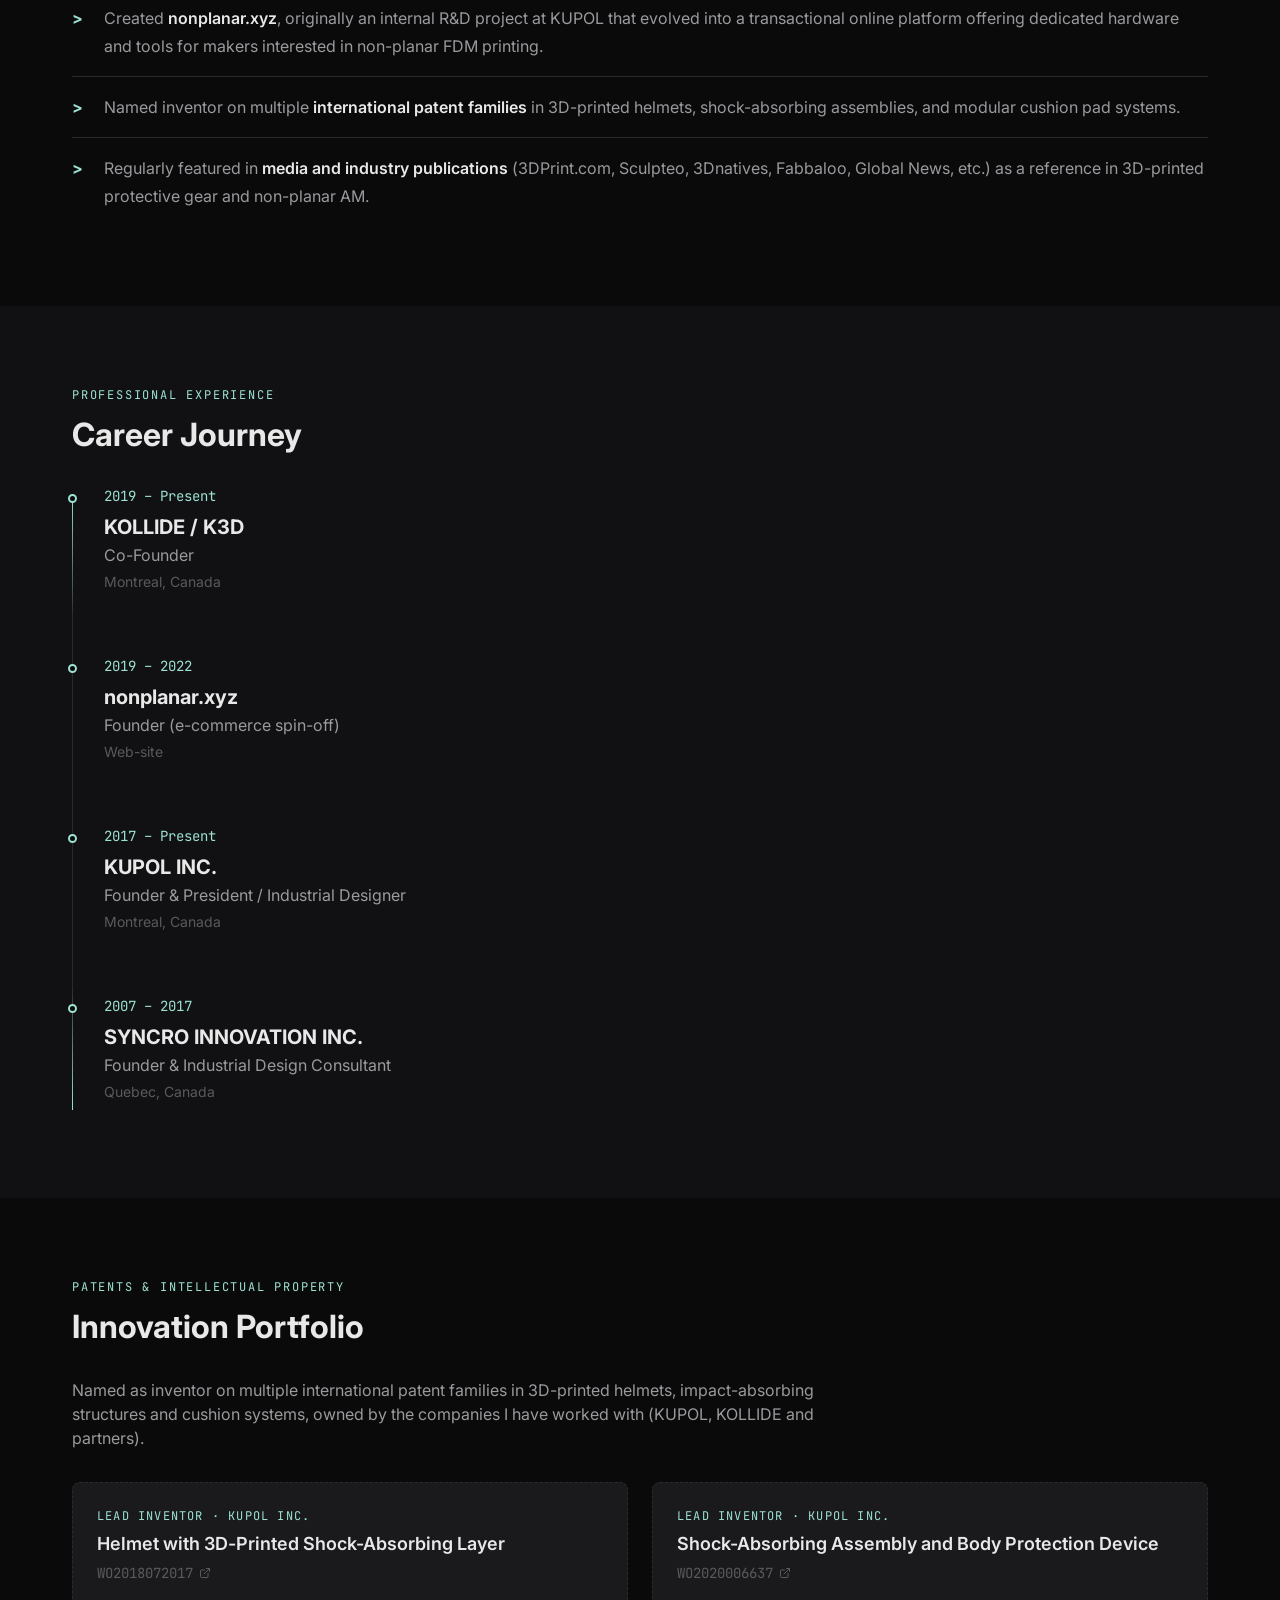
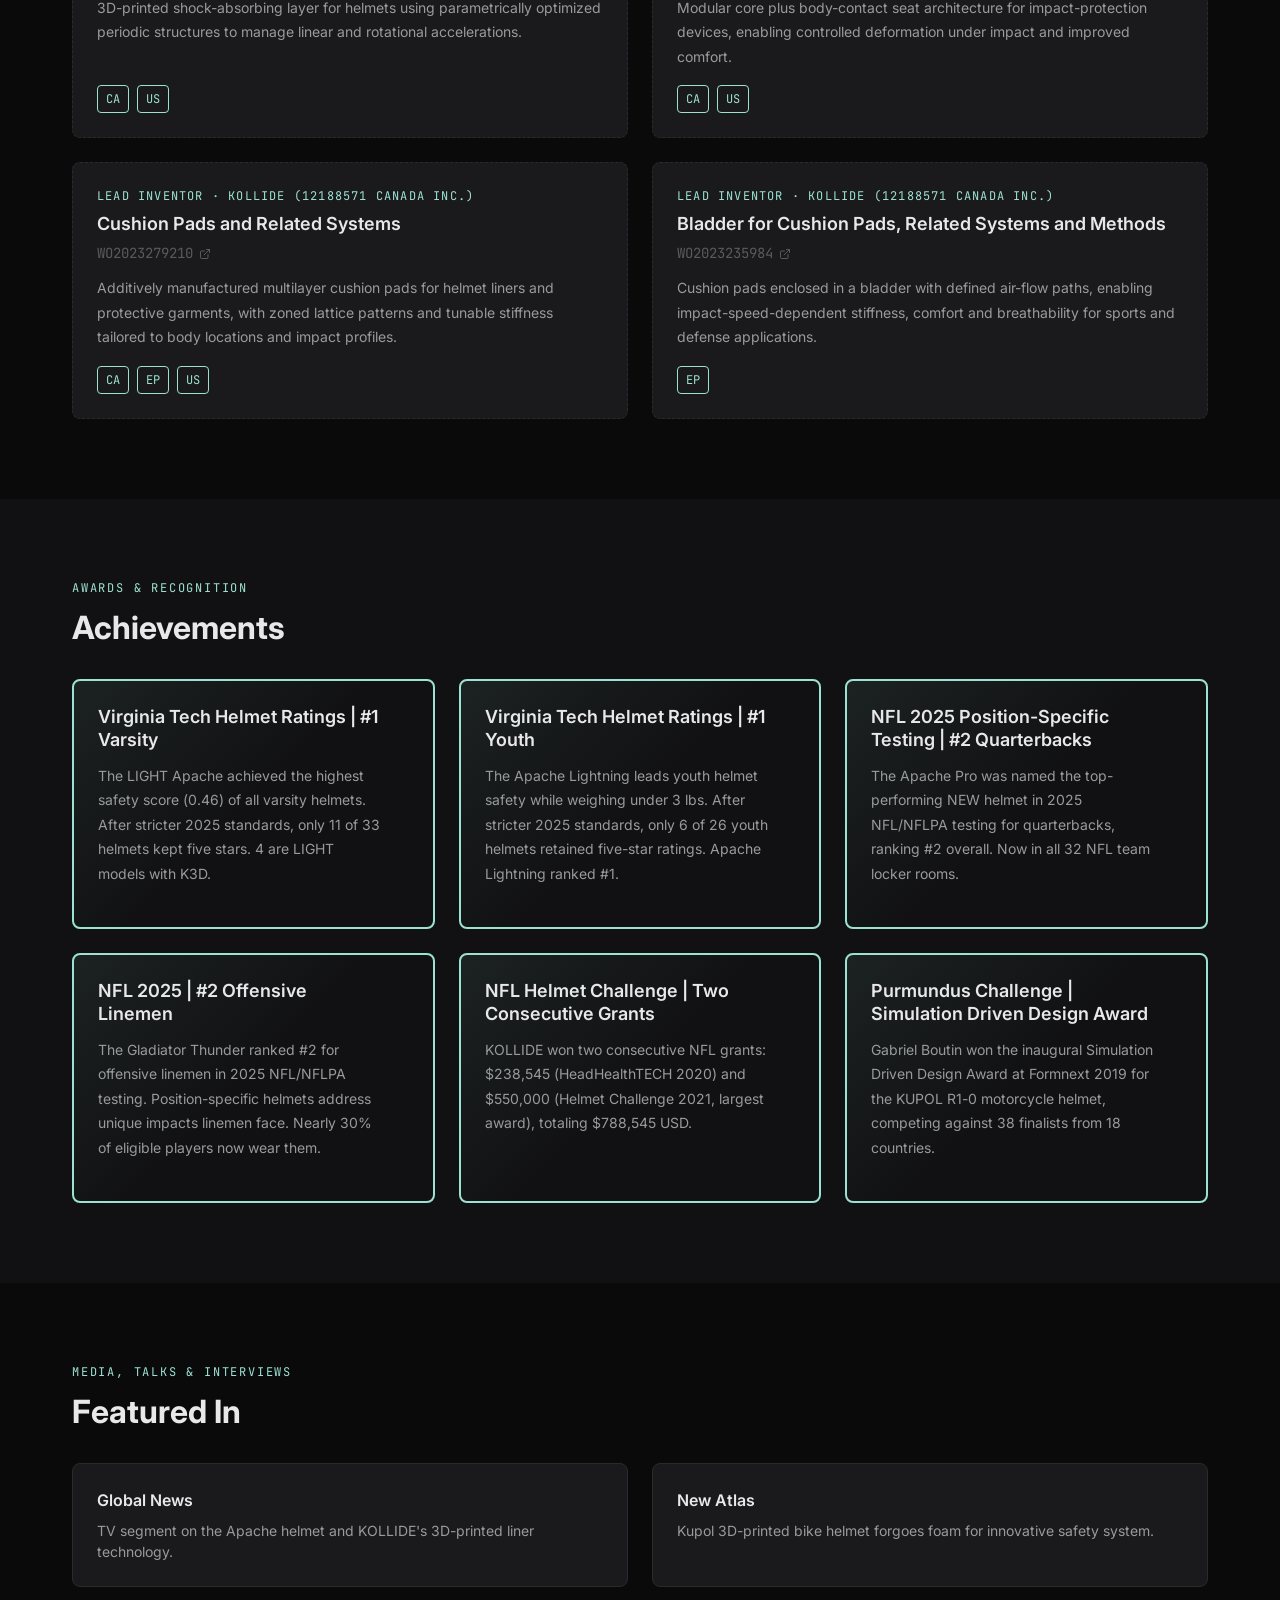
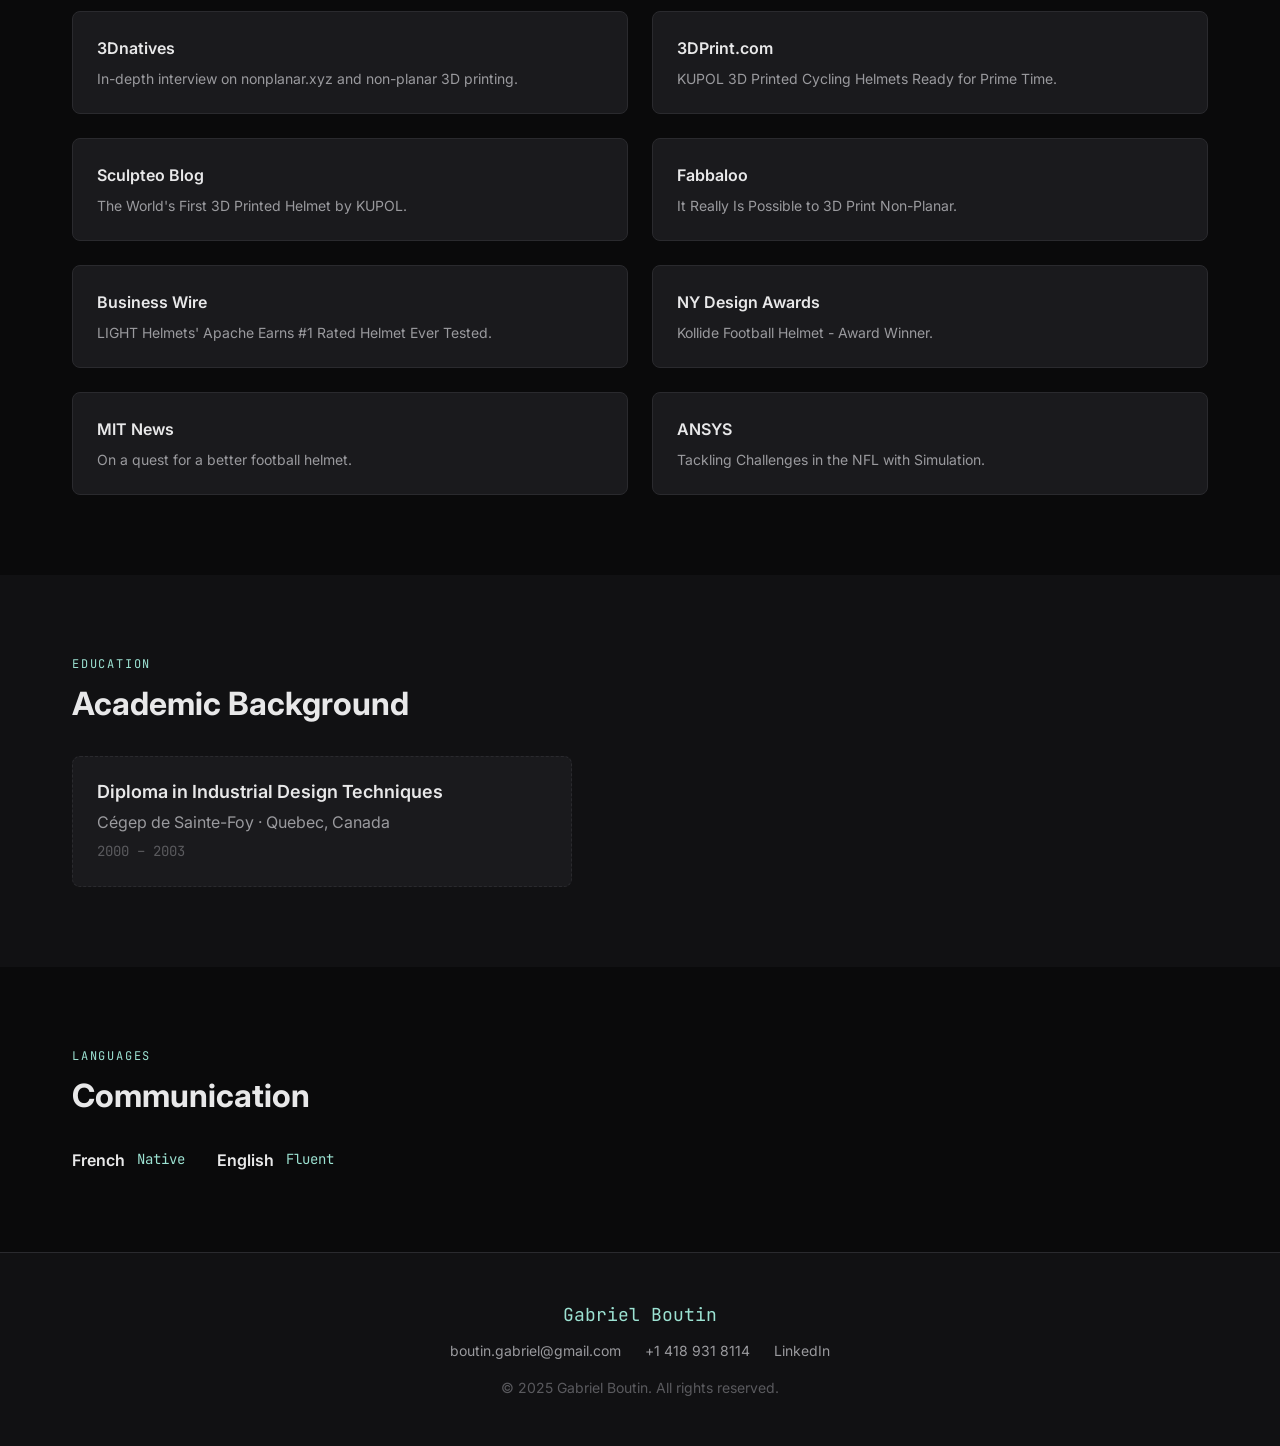
==== commit a921d00c: "Fix favicon - clearer GB text with Arial font - Centered text with proper font family - Font size 68" ====
--- a/index.html
+++ b/index.html
@@ -25,7 +25,7 @@
   <meta name="twitter:image" content="https://gabrielboutin.com/images/portrait_optimized.jpg">
 
   <!-- Favicon -->
-  <link rel="icon" type="image/svg+xml" href="data:image/svg+xml,<svg xmlns='http://www.w3.org/2000/svg' viewBox='0 0 100 100'><text y='.9em' font-size='90'>GB</text></svg>">
+  <link rel="icon" type="image/svg+xml" href="data:image/svg+xml,<svg xmlns='http://www.w3.org/2000/svg' viewBox='0 0 100 100'><text x='50' y='55' dominant-baseline='middle' text-anchor='middle' font-family='Arial,sans-serif' font-size='68' font-weight='bold'>GB</text></svg>">
 
   <!-- Structured Data (JSON-LD) -->
   <script type="application/ld+json">
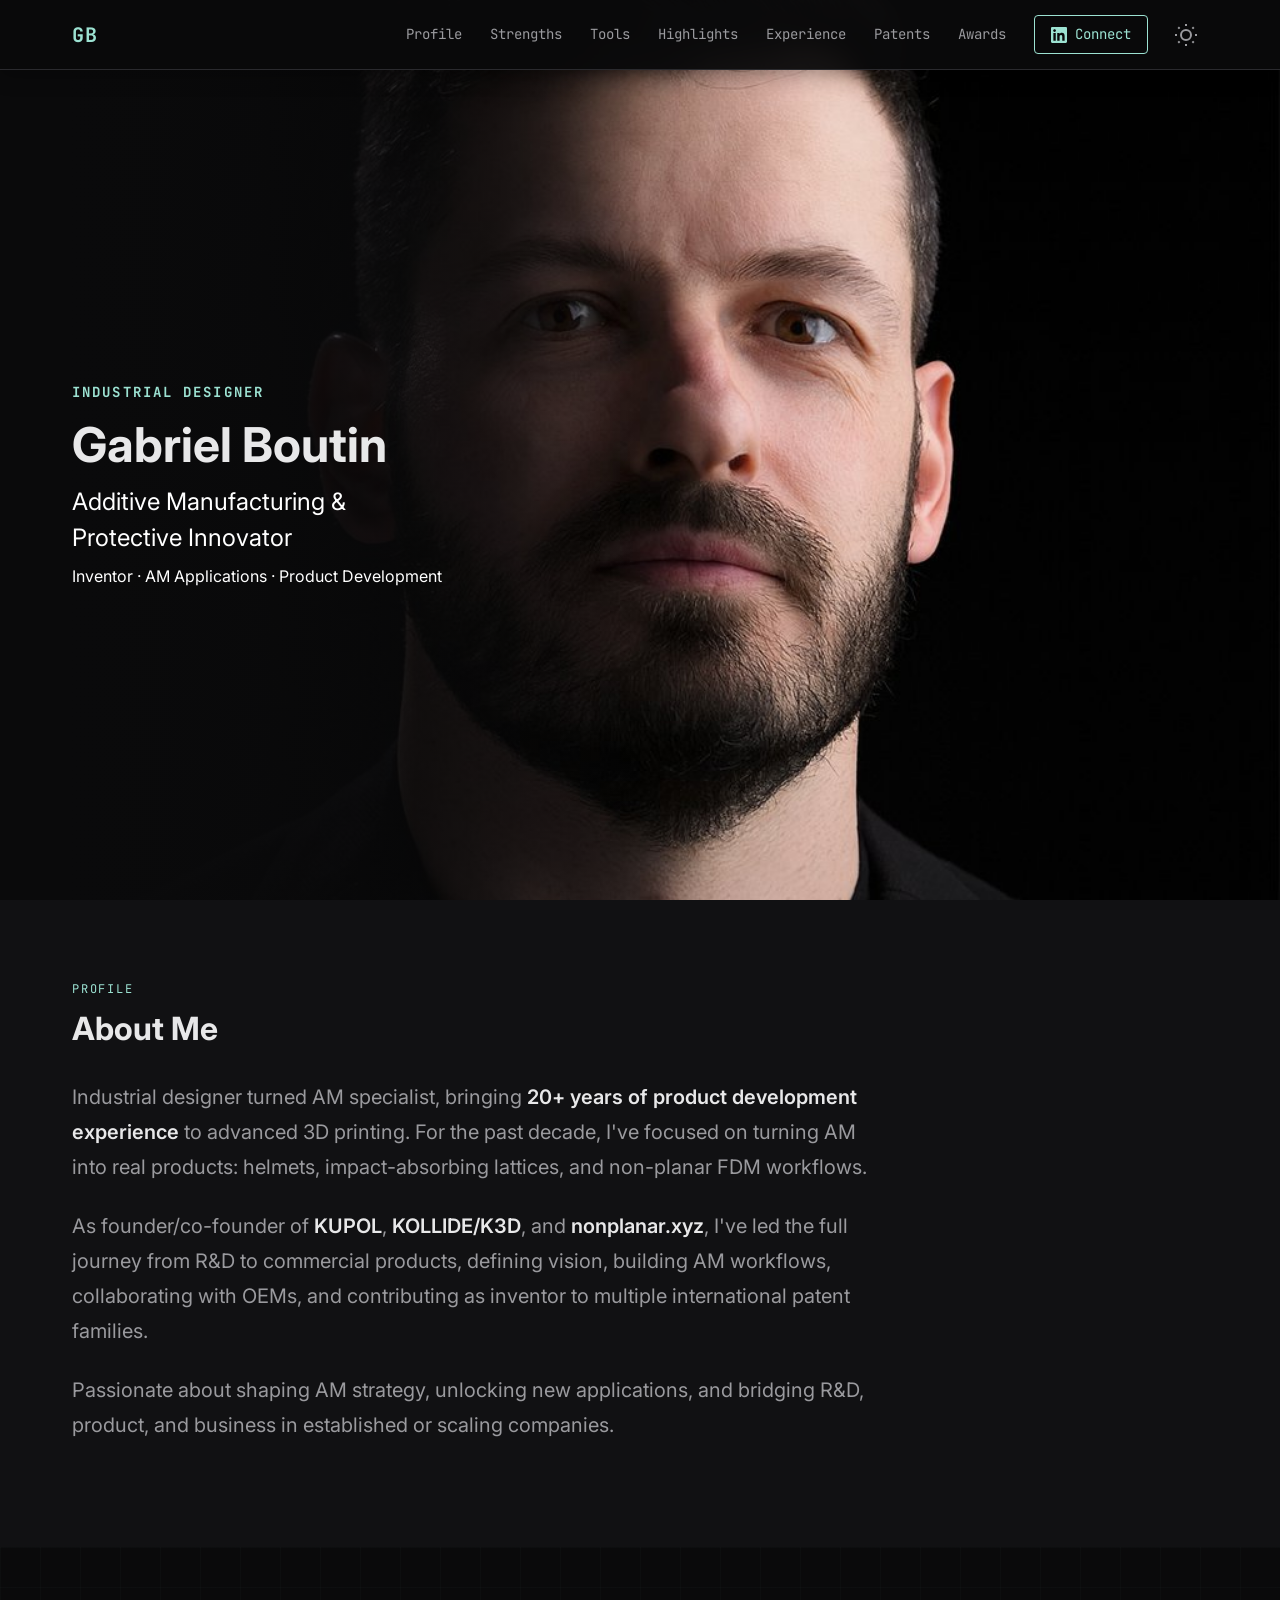
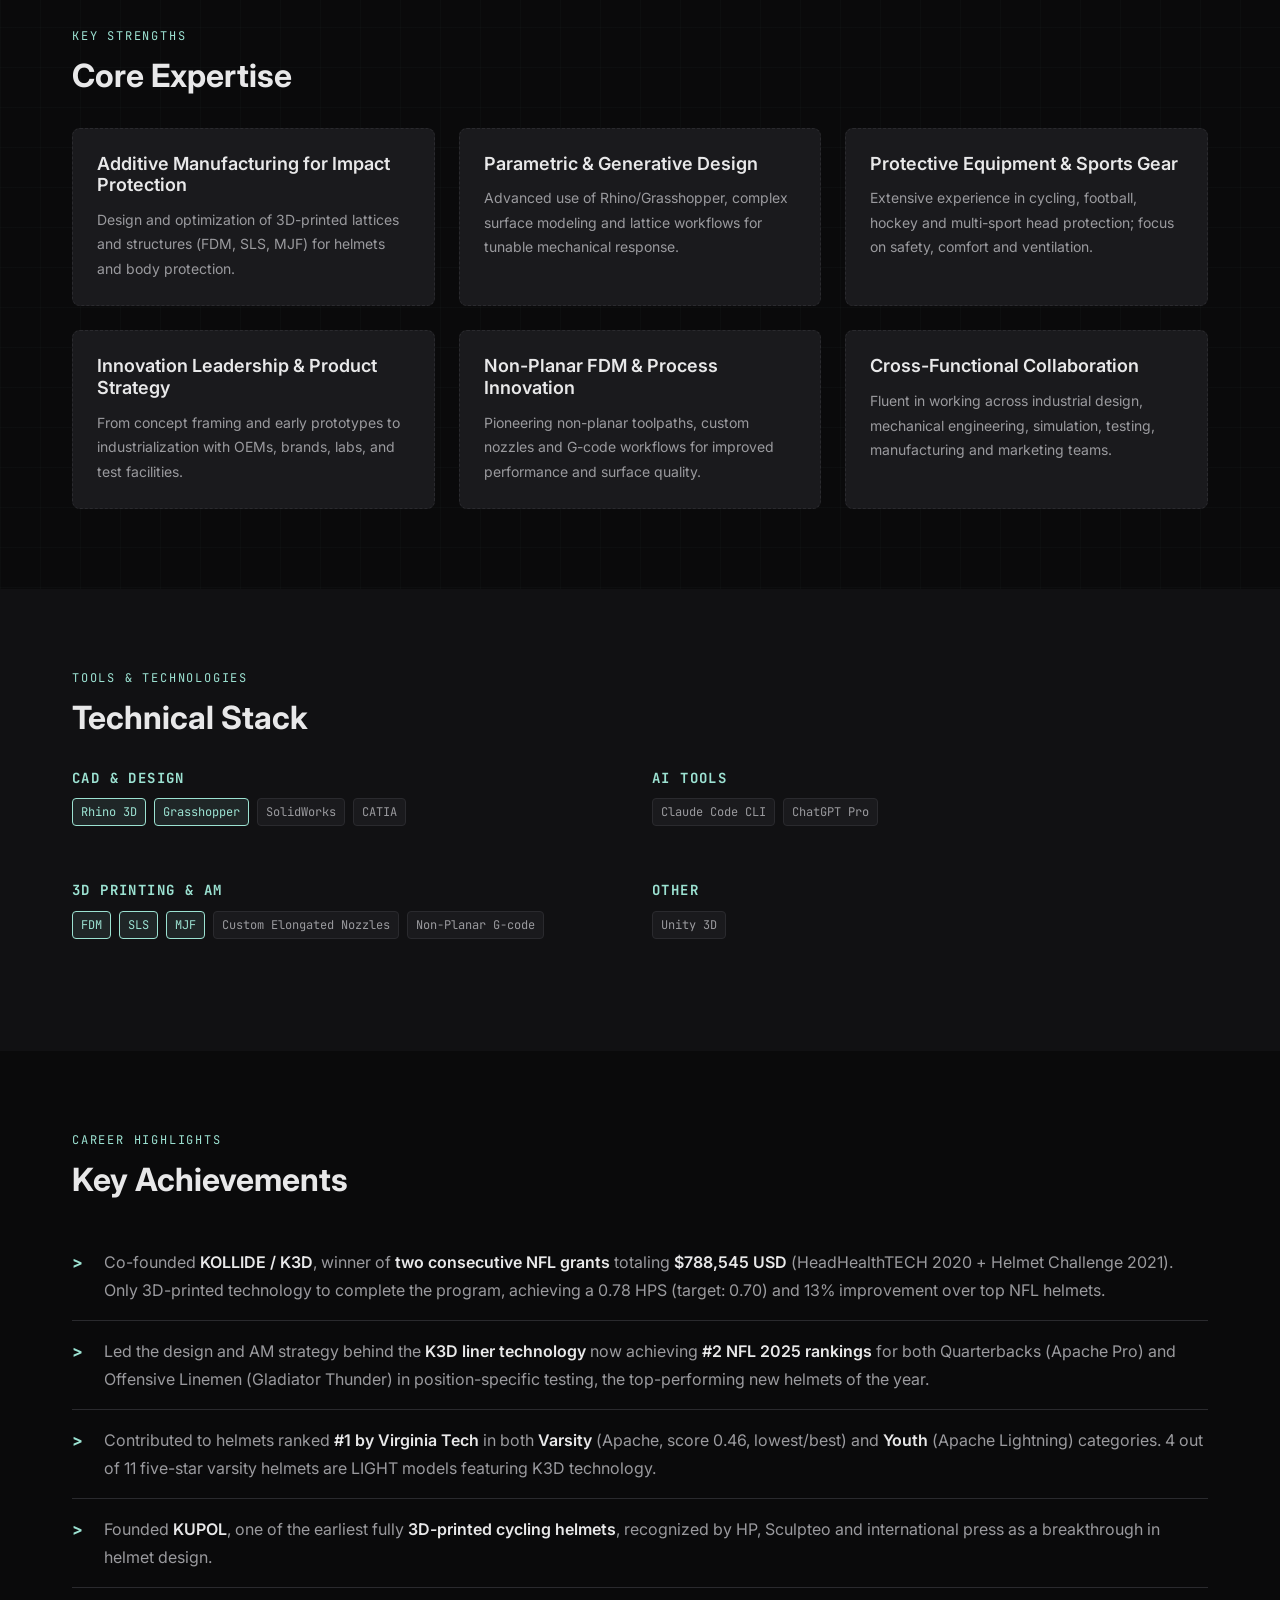
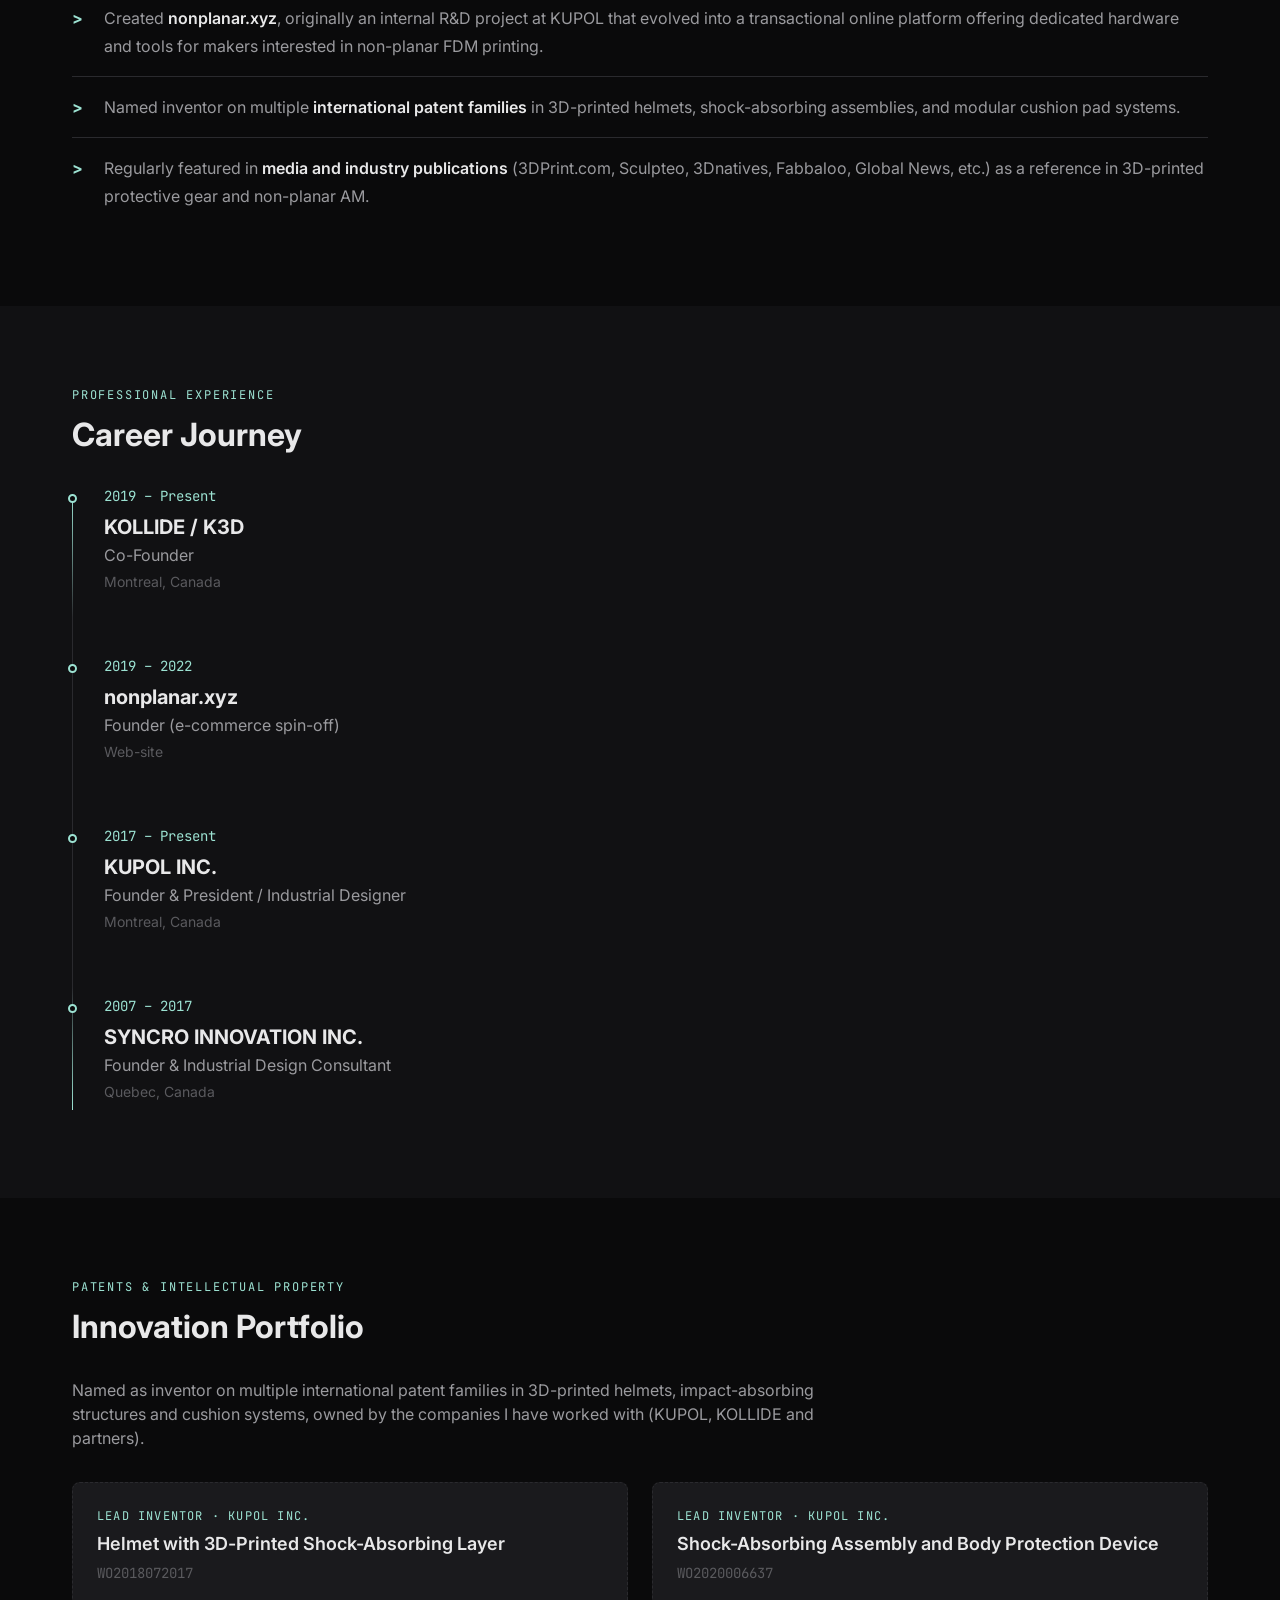
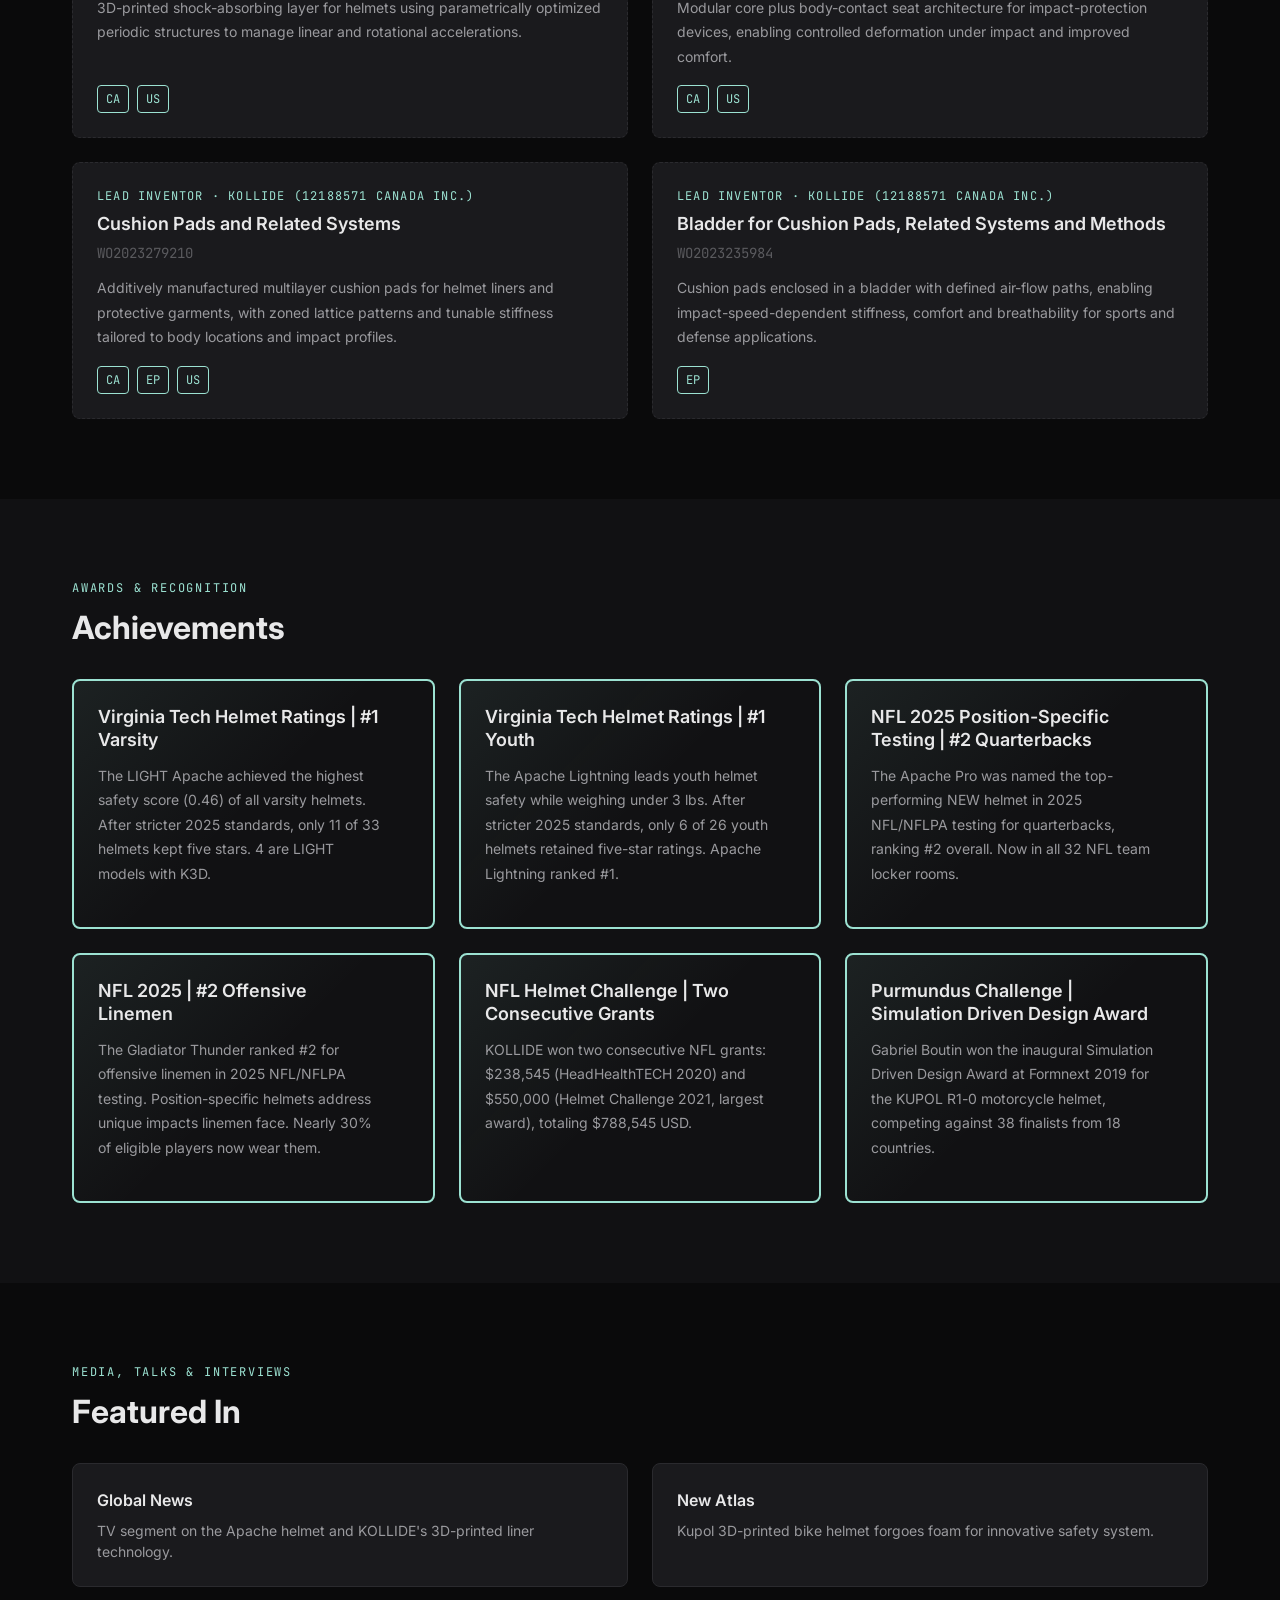
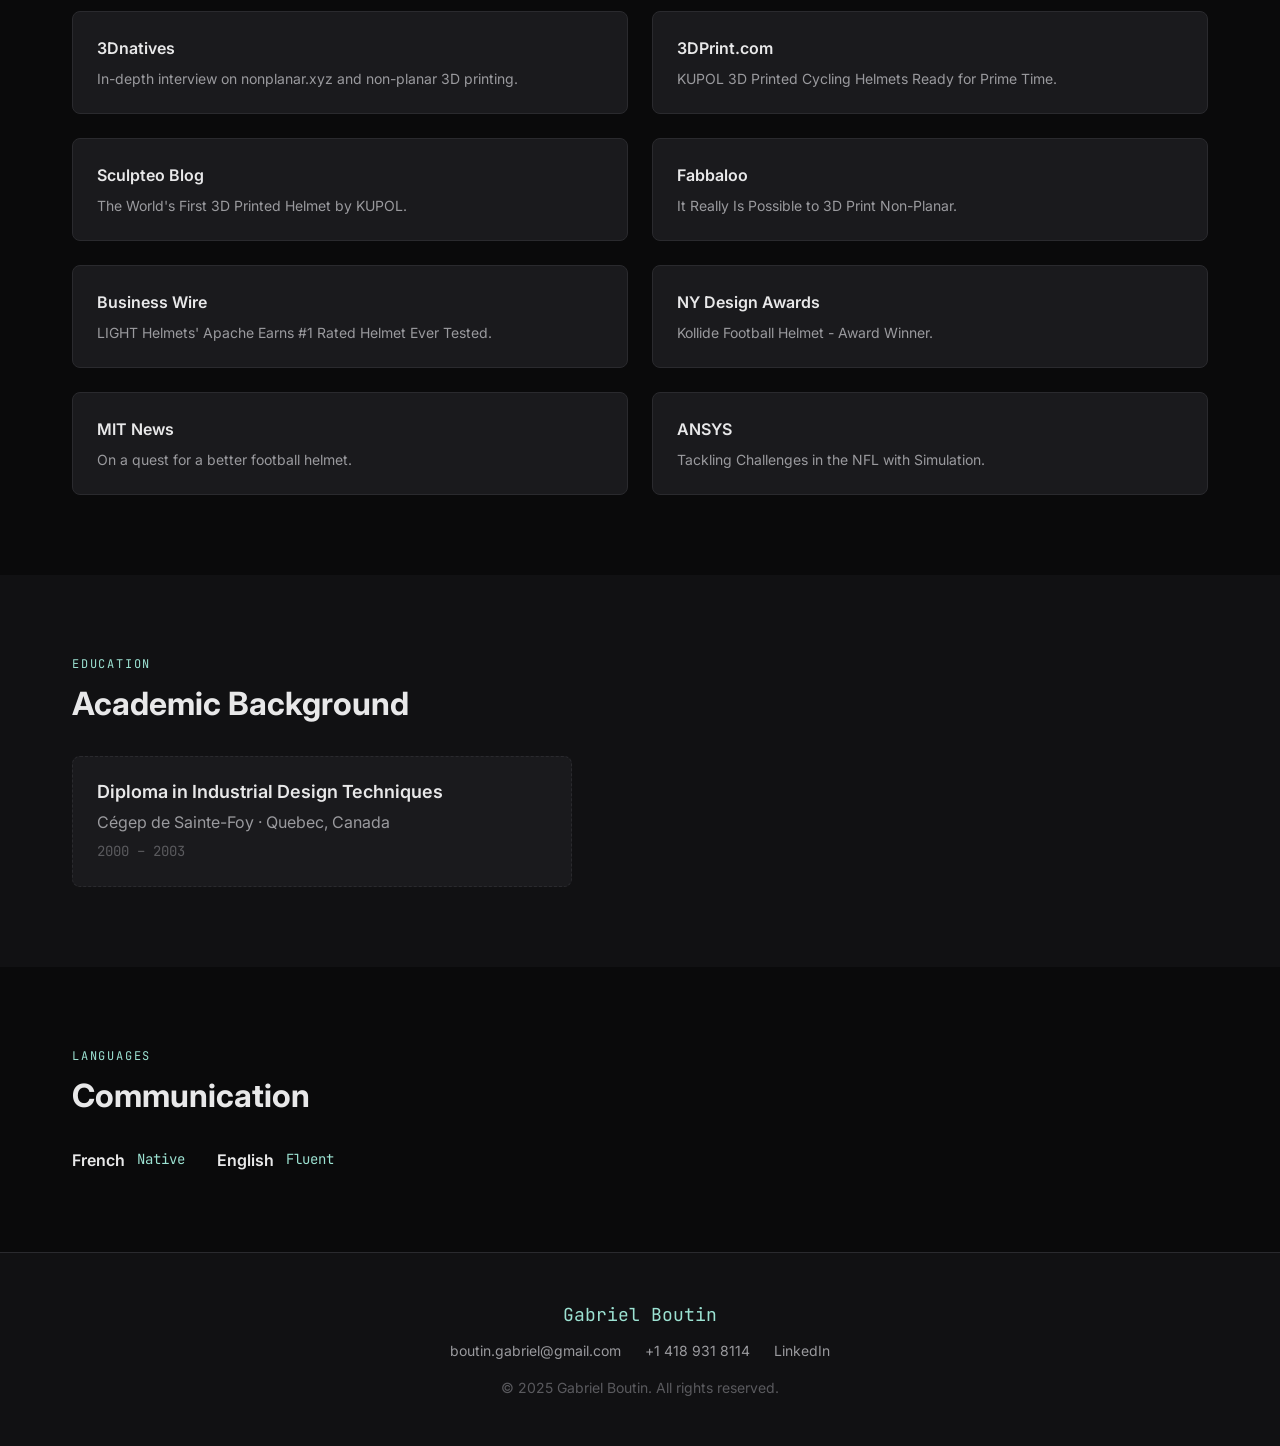
==== commit 48064224: "Add two-tap mobile behavior and make patent cards fully clickable - Add expandable class to tags, hi" ====
--- a/index.html
+++ b/index.html
@@ -187,36 +187,36 @@
           <div class="tools-category">
             <h3 class="tools-category__title">CAD & Design</h3>
             <div class="tags">
-              <a href="https://www.rhino3d.com/" target="_blank" rel="noopener"><span class="tag tag--highlight">Rhino 3D</span></a>
-              <a href="https://www.grasshopper3d.com/" target="_blank" rel="noopener"><span class="tag tag--highlight">Grasshopper</span></a>
-              <a href="https://www.solidworks.com/" target="_blank" rel="noopener"><span class="tag">SolidWorks</span></a>
-              <a href="https://www.3ds.com/products/catia" target="_blank" rel="noopener"><span class="tag">CATIA</span></a>
+              <a href="https://www.rhino3d.com/" target="_blank" rel="noopener" class="expandable"><span class="tag tag--highlight">Rhino 3D</span></a>
+              <a href="https://www.grasshopper3d.com/" target="_blank" rel="noopener" class="expandable"><span class="tag tag--highlight">Grasshopper</span></a>
+              <a href="https://www.solidworks.com/" target="_blank" rel="noopener" class="expandable"><span class="tag">SolidWorks</span></a>
+              <a href="https://www.3ds.com/products/catia" target="_blank" rel="noopener" class="expandable"><span class="tag">CATIA</span></a>
             </div>
           </div>
 
           <div class="tools-category">
             <h3 class="tools-category__title">AI Tools</h3>
             <div class="tags">
-              <a href="https://docs.anthropic.com/en/docs/claude-code" target="_blank" rel="noopener"><span class="tag">Claude Code CLI</span></a>
-              <a href="https://openai.com/chatgpt" target="_blank" rel="noopener"><span class="tag">ChatGPT Pro</span></a>
+              <a href="https://docs.anthropic.com/en/docs/claude-code" target="_blank" rel="noopener" class="expandable"><span class="tag">Claude Code CLI</span></a>
+              <a href="https://openai.com/chatgpt" target="_blank" rel="noopener" class="expandable"><span class="tag">ChatGPT Pro</span></a>
             </div>
           </div>
 
           <div class="tools-category">
             <h3 class="tools-category__title">3D Printing & AM</h3>
             <div class="tags">
-              <a href="https://en.wikipedia.org/wiki/Fused_filament_fabrication" target="_blank" rel="noopener"><span class="tag tag--highlight">FDM</span></a>
-              <a href="https://en.wikipedia.org/wiki/Selective_laser_sintering" target="_blank" rel="noopener"><span class="tag tag--highlight">SLS</span></a>
-              <a href="https://en.wikipedia.org/wiki/Multi_Jet_Fusion" target="_blank" rel="noopener"><span class="tag tag--highlight">MJF</span></a>
-              <a href="https://nonplanar.xyz" target="_blank" rel="noopener"><span class="tag">Custom Elongated Nozzles</span></a>
-              <a href="https://www.nonplanar.xyz/g-codes" target="_blank" rel="noopener"><span class="tag">Non-Planar G-code</span></a>
+              <a href="https://en.wikipedia.org/wiki/Fused_filament_fabrication" target="_blank" rel="noopener" class="expandable"><span class="tag tag--highlight">FDM</span></a>
+              <a href="https://en.wikipedia.org/wiki/Selective_laser_sintering" target="_blank" rel="noopener" class="expandable"><span class="tag tag--highlight">SLS</span></a>
+              <a href="https://en.wikipedia.org/wiki/Multi_Jet_Fusion" target="_blank" rel="noopener" class="expandable"><span class="tag tag--highlight">MJF</span></a>
+              <a href="https://nonplanar.xyz" target="_blank" rel="noopener" class="expandable"><span class="tag">Custom Elongated Nozzles</span></a>
+              <a href="https://www.nonplanar.xyz/g-codes" target="_blank" rel="noopener" class="expandable"><span class="tag">Non-Planar G-code</span></a>
             </div>
           </div>
 
           <div class="tools-category">
             <h3 class="tools-category__title">Other</h3>
             <div class="tags">
-              <a href="https://unity.com/" target="_blank" rel="noopener"><span class="tag">Unity 3D</span></a>
+              <a href="https://unity.com/" target="_blank" rel="noopener" class="expandable"><span class="tag">Unity 3D</span></a>
             </div>
           </div>
         </div>
@@ -231,25 +231,25 @@
 
         <ul class="highlight-list">
           <li class="highlight-list__item">
-            <a href="https://www.nfl.com/playerhealthandsafety/equipment-and-innovation/innovation-challenges/nfl-helmet-challenge-raises-the-bar-for-helmet-technology-and-performance-awards" target="_blank" rel="noopener">Co-founded <strong>KOLLIDE / K3D</strong>, winner of <strong>two consecutive NFL grants</strong> totaling <strong>$788,545 USD</strong> (HeadHealthTECH 2020 + Helmet Challenge 2021). Only 3D-printed technology to complete the program, achieving a 0.78 HPS (target: 0.70) and 13% improvement over top NFL helmets.</a>
+            <a href="https://www.nfl.com/playerhealthandsafety/equipment-and-innovation/innovation-challenges/nfl-helmet-challenge-raises-the-bar-for-helmet-technology-and-performance-awards" target="_blank" rel="noopener" class="expandable">Co-founded <strong>KOLLIDE / K3D</strong>, winner of <strong>two consecutive NFL grants</strong> totaling <strong>$788,545 USD</strong> (HeadHealthTECH 2020 + Helmet Challenge 2021). Only 3D-printed technology to complete the program, achieving a 0.78 HPS (target: 0.70) and 13% improvement over top NFL helmets.</a>
           </li>
           <li class="highlight-list__item">
-            <a href="https://www.nfl.com/playerhealthandsafety/equipment-and-innovation/equipment-testing/helmet-laboratory-testing-performance-results" target="_blank" rel="noopener">Led the design and AM strategy behind the <strong>K3D liner technology</strong> now achieving <strong>#2 NFL 2025 rankings</strong> for both Quarterbacks (Apache Pro) and Offensive Linemen (Gladiator Thunder) in position-specific testing, the top-performing new helmets of the year.</a>
+            <a href="https://www.nfl.com/playerhealthandsafety/equipment-and-innovation/equipment-testing/helmet-laboratory-testing-performance-results" target="_blank" rel="noopener" class="expandable">Led the design and AM strategy behind the <strong>K3D liner technology</strong> now achieving <strong>#2 NFL 2025 rankings</strong> for both Quarterbacks (Apache Pro) and Offensive Linemen (Gladiator Thunder) in position-specific testing, the top-performing new helmets of the year.</a>
           </li>
           <li class="highlight-list__item">
-            <a href="https://www.helmet.beam.vt.edu/" target="_blank" rel="noopener">Contributed to helmets ranked <strong>#1 by Virginia Tech</strong> in both <strong>Varsity</strong> (Apache, score 0.46, lowest/best) and <strong>Youth</strong> (Apache Lightning) categories. 4 out of 11 five-star varsity helmets are LIGHT models featuring K3D technology.</a>
+            <a href="https://www.helmet.beam.vt.edu/" target="_blank" rel="noopener" class="expandable">Contributed to helmets ranked <strong>#1 by Virginia Tech</strong> in both <strong>Varsity</strong> (Apache, score 0.46, lowest/best) and <strong>Youth</strong> (Apache Lightning) categories. 4 out of 11 five-star varsity helmets are LIGHT models featuring K3D technology.</a>
           </li>
           <li class="highlight-list__item">
-            <a href="https://www.sculpteo.com/blog/2018/10/19/the-world-first-3d-printed-helmet-by-kupol/" target="_blank" rel="noopener">Founded <strong>KUPOL</strong>, one of the earliest fully <strong>3D-printed cycling helmets</strong>, recognized by HP, Sculpteo and international press as a breakthrough in helmet design.</a>
+            <a href="https://www.sculpteo.com/blog/2018/10/19/the-world-first-3d-printed-helmet-by-kupol/" target="_blank" rel="noopener" class="expandable">Founded <strong>KUPOL</strong>, one of the earliest fully <strong>3D-printed cycling helmets</strong>, recognized by HP, Sculpteo and international press as a breakthrough in helmet design.</a>
           </li>
           <li class="highlight-list__item">
-            <a href="https://www.3dnatives.com/en/nonplanar-xyz-interview-080420204/" target="_blank" rel="noopener">Created <strong>nonplanar.xyz</strong>, originally an internal R&D project at KUPOL that evolved into a transactional online platform offering dedicated hardware and tools for makers interested in non-planar FDM printing.</a>
+            <a href="https://www.3dnatives.com/en/nonplanar-xyz-interview-080420204/" target="_blank" rel="noopener" class="expandable">Created <strong>nonplanar.xyz</strong>, originally an internal R&D project at KUPOL that evolved into a transactional online platform offering dedicated hardware and tools for makers interested in non-planar FDM printing.</a>
           </li>
           <li class="highlight-list__item">
-            <a href="https://patents.google.com/?q=helmet+cushion+pad+3d+printed" target="_blank" rel="noopener">Named inventor on multiple <strong>international patent families</strong> in 3D-printed helmets, shock-absorbing assemblies, and modular cushion pad systems.</a>
+            <a href="https://patents.google.com/?q=helmet+cushion+pad+3d+printed" target="_blank" rel="noopener" class="expandable">Named inventor on multiple <strong>international patent families</strong> in 3D-printed helmets, shock-absorbing assemblies, and modular cushion pad systems.</a>
           </li>
           <li class="highlight-list__item">
-            <a href="https://3dprint.com/221323/kupol-3d-printed-cycling-helmets-ready-for-prime-time/" target="_blank" rel="noopener">Regularly featured in <strong>media and industry publications</strong> (3DPrint.com, Sculpteo, 3Dnatives, Fabbaloo, Global News, etc.) as a reference in 3D-printed protective gear and non-planar AM.</a>
+            <a href="https://3dprint.com/221323/kupol-3d-printed-cycling-helmets-ready-for-prime-time/" target="_blank" rel="noopener" class="expandable">Regularly featured in <strong>media and industry publications</strong> (3DPrint.com, Sculpteo, 3Dnatives, Fabbaloo, Global News, etc.) as a reference in 3D-printed protective gear and non-planar AM.</a>
           </li>
         </ul>
       </div>
@@ -347,49 +347,49 @@
         <p class="text-secondary" style="margin-bottom: var(--space-6); max-width: 800px;">Named as inventor on multiple international patent families in 3D-printed helmets, impact-absorbing structures and cushion systems, owned by the companies I have worked with (KUPOL, KOLLIDE and partners).</p>
 
         <div class="grid grid--2col">
-          <article class="patent-card">
+          <a href="https://patents.google.com/patent/WO2018072017A1" target="_blank" rel="noopener" class="patent-card expandable">
             <span class="patent-card__role font-mono text-accent">Lead Inventor · KUPOL INC.</span>
             <h3 class="patent-card__title">Helmet with 3D-Printed Shock-Absorbing Layer</h3>
-            <a href="https://patents.google.com/patent/WO2018072017A1" target="_blank" rel="noopener" class="patent-card__number font-mono text-muted">WO2018072017 <svg xmlns="http://www.w3.org/2000/svg" width="12" height="12" viewBox="0 0 24 24" fill="none" stroke="currentColor" stroke-width="2" stroke-linecap="round" stroke-linejoin="round"><path d="M18 13v6a2 2 0 0 1-2 2H5a2 2 0 0 1-2-2V8a2 2 0 0 1 2-2h6"/><polyline points="15 3 21 3 21 9"/><line x1="10" x2="21" y1="14" y2="3"/></svg></a>
+            <span class="patent-card__number font-mono text-muted">WO2018072017 <svg xmlns="http://www.w3.org/2000/svg" width="12" height="12" viewBox="0 0 24 24" fill="none" stroke="currentColor" stroke-width="2" stroke-linecap="round" stroke-linejoin="round"><path d="M18 13v6a2 2 0 0 1-2 2H5a2 2 0 0 1-2-2V8a2 2 0 0 1 2-2h6"/><polyline points="15 3 21 3 21 9"/><line x1="10" x2="21" y1="14" y2="3"/></svg></span>
             <p class="patent-card__description">3D-printed shock-absorbing layer for helmets using parametrically optimized periodic structures to manage linear and rotational accelerations.</p>
             <div class="patent-card__jurisdictions">
               <span class="tag tag--accent">CA</span>
               <span class="tag tag--accent">US</span>
             </div>
-          </article>
-
-          <article class="patent-card">
+          </a>
+
+          <a href="https://patents.google.com/patent/WO2020006637A1" target="_blank" rel="noopener" class="patent-card expandable">
             <span class="patent-card__role font-mono text-accent">Lead Inventor · KUPOL INC.</span>
             <h3 class="patent-card__title">Shock-Absorbing Assembly and Body Protection Device</h3>
-            <a href="https://patents.google.com/patent/WO2020006637A1" target="_blank" rel="noopener" class="patent-card__number font-mono text-muted">WO2020006637 <svg xmlns="http://www.w3.org/2000/svg" width="12" height="12" viewBox="0 0 24 24" fill="none" stroke="currentColor" stroke-width="2" stroke-linecap="round" stroke-linejoin="round"><path d="M18 13v6a2 2 0 0 1-2 2H5a2 2 0 0 1-2-2V8a2 2 0 0 1 2-2h6"/><polyline points="15 3 21 3 21 9"/><line x1="10" x2="21" y1="14" y2="3"/></svg></a>
+            <span class="patent-card__number font-mono text-muted">WO2020006637 <svg xmlns="http://www.w3.org/2000/svg" width="12" height="12" viewBox="0 0 24 24" fill="none" stroke="currentColor" stroke-width="2" stroke-linecap="round" stroke-linejoin="round"><path d="M18 13v6a2 2 0 0 1-2 2H5a2 2 0 0 1-2-2V8a2 2 0 0 1 2-2h6"/><polyline points="15 3 21 3 21 9"/><line x1="10" x2="21" y1="14" y2="3"/></svg></span>
             <p class="patent-card__description">Modular core plus body-contact seat architecture for impact-protection devices, enabling controlled deformation under impact and improved comfort.</p>
             <div class="patent-card__jurisdictions">
               <span class="tag tag--accent">CA</span>
               <span class="tag tag--accent">US</span>
             </div>
-          </article>
-
-          <article class="patent-card">
+          </a>
+
+          <a href="https://patents.google.com/patent/WO2023279210A1" target="_blank" rel="noopener" class="patent-card expandable">
             <span class="patent-card__role font-mono text-accent">Lead Inventor · KOLLIDE (12188571 CANADA INC.)</span>
             <h3 class="patent-card__title">Cushion Pads and Related Systems</h3>
-            <a href="https://patents.google.com/patent/WO2023279210A1" target="_blank" rel="noopener" class="patent-card__number font-mono text-muted">WO2023279210 <svg xmlns="http://www.w3.org/2000/svg" width="12" height="12" viewBox="0 0 24 24" fill="none" stroke="currentColor" stroke-width="2" stroke-linecap="round" stroke-linejoin="round"><path d="M18 13v6a2 2 0 0 1-2 2H5a2 2 0 0 1-2-2V8a2 2 0 0 1 2-2h6"/><polyline points="15 3 21 3 21 9"/><line x1="10" x2="21" y1="14" y2="3"/></svg></a>
+            <span class="patent-card__number font-mono text-muted">WO2023279210 <svg xmlns="http://www.w3.org/2000/svg" width="12" height="12" viewBox="0 0 24 24" fill="none" stroke="currentColor" stroke-width="2" stroke-linecap="round" stroke-linejoin="round"><path d="M18 13v6a2 2 0 0 1-2 2H5a2 2 0 0 1-2-2V8a2 2 0 0 1 2-2h6"/><polyline points="15 3 21 3 21 9"/><line x1="10" x2="21" y1="14" y2="3"/></svg></span>
             <p class="patent-card__description">Additively manufactured multilayer cushion pads for helmet liners and protective garments, with zoned lattice patterns and tunable stiffness tailored to body locations and impact profiles.</p>
             <div class="patent-card__jurisdictions">
               <span class="tag tag--accent">CA</span>
               <span class="tag tag--accent">EP</span>
               <span class="tag tag--accent">US</span>
             </div>
-          </article>
-
-          <article class="patent-card">
+          </a>
+
+          <a href="https://patents.google.com/patent/WO2023235984A1" target="_blank" rel="noopener" class="patent-card expandable">
             <span class="patent-card__role font-mono text-accent">Lead Inventor · KOLLIDE (12188571 CANADA INC.)</span>
             <h3 class="patent-card__title">Bladder for Cushion Pads, Related Systems and Methods</h3>
-            <a href="https://patents.google.com/patent/WO2023235984A1" target="_blank" rel="noopener" class="patent-card__number font-mono text-muted">WO2023235984 <svg xmlns="http://www.w3.org/2000/svg" width="12" height="12" viewBox="0 0 24 24" fill="none" stroke="currentColor" stroke-width="2" stroke-linecap="round" stroke-linejoin="round"><path d="M18 13v6a2 2 0 0 1-2 2H5a2 2 0 0 1-2-2V8a2 2 0 0 1 2-2h6"/><polyline points="15 3 21 3 21 9"/><line x1="10" x2="21" y1="14" y2="3"/></svg></a>
+            <span class="patent-card__number font-mono text-muted">WO2023235984 <svg xmlns="http://www.w3.org/2000/svg" width="12" height="12" viewBox="0 0 24 24" fill="none" stroke="currentColor" stroke-width="2" stroke-linecap="round" stroke-linejoin="round"><path d="M18 13v6a2 2 0 0 1-2 2H5a2 2 0 0 1-2-2V8a2 2 0 0 1 2-2h6"/><polyline points="15 3 21 3 21 9"/><line x1="10" x2="21" y1="14" y2="3"/></svg></span>
             <p class="patent-card__description">Cushion pads enclosed in a bladder with defined air-flow paths, enabling impact-speed-dependent stiffness, comfort and breathability for sports and defense applications.</p>
             <div class="patent-card__jurisdictions">
               <span class="tag tag--accent">EP</span>
             </div>
-          </article>
+          </a>
         </div>
       </div>
     </section>
@@ -451,7 +451,7 @@
             </div>
           </a>
 
-          <a href="https://3dprintingindustry.com/news/purmundus-2019-winners-showcase-how-innovative-3d-printing-design-can-enter-our-everyday-life-165947/" target="_blank" rel="noopener" class="award-card award-card--featured expandable">
+          <a href="https://www.tctmagazine.com/stealth-key-4d-3d-printed-rocket-purmundus/" target="_blank" rel="noopener" class="award-card award-card--featured expandable">
             <h3 class="award-card__title">Purmundus Challenge | Simulation Driven Design Award</h3>
             <p class="award-card__description">Gabriel Boutin won the inaugural Simulation Driven Design Award at Formnext 2019 for the KUPOL R1-0 motorcycle helmet, competing against 38 finalists from 18 countries.</p>
             <div class="card-detail">
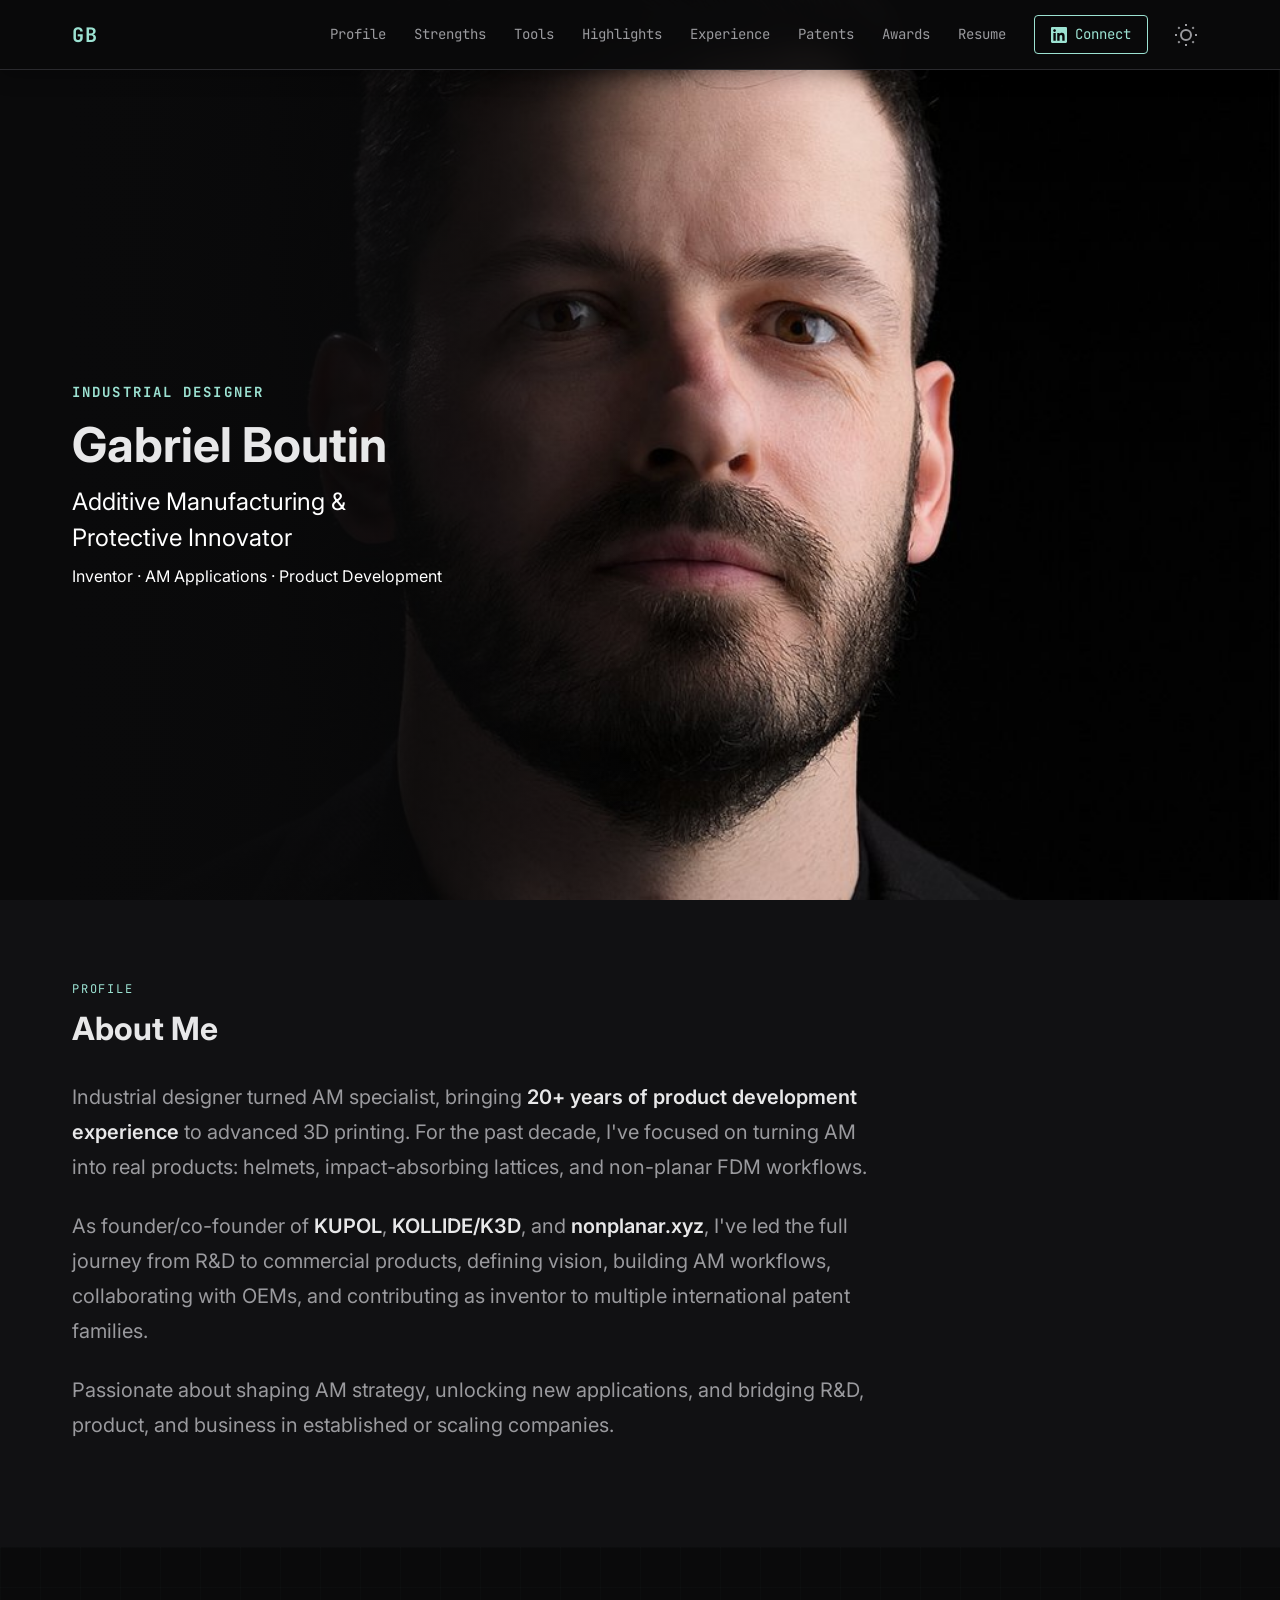
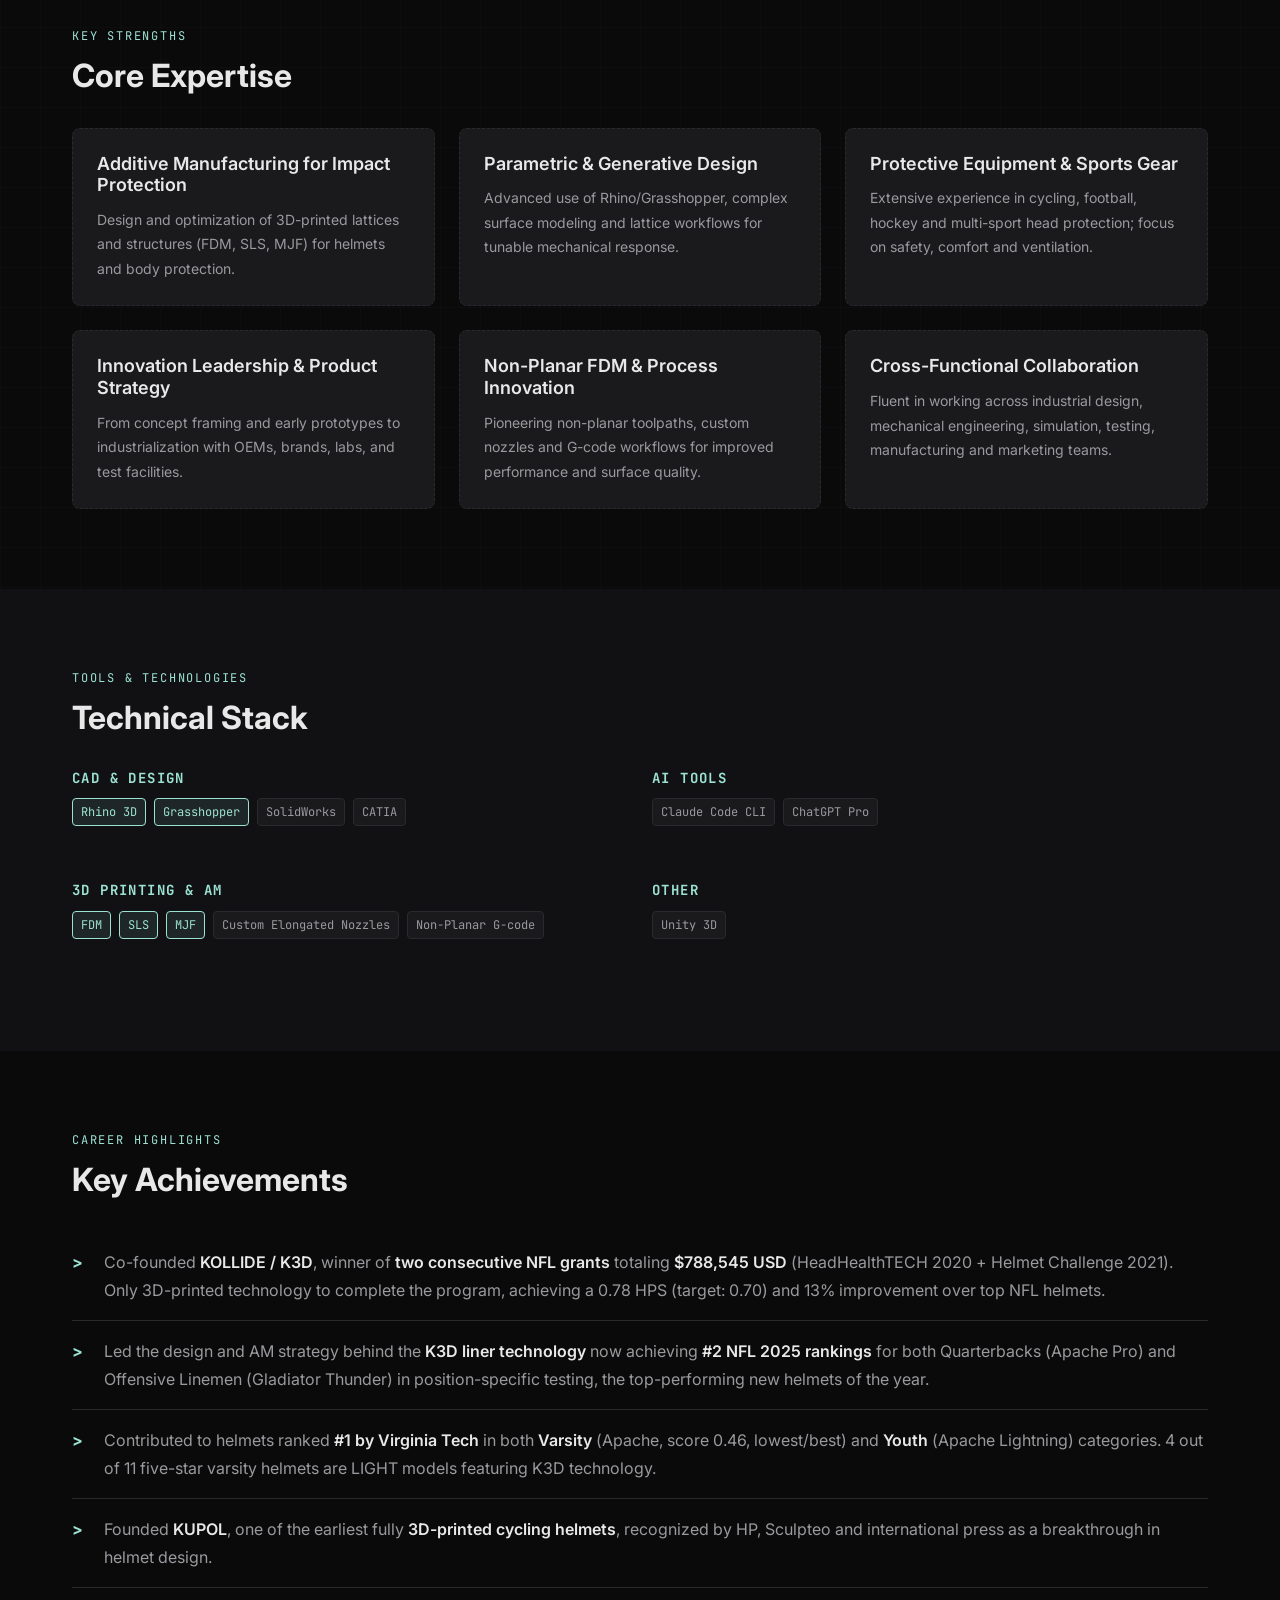
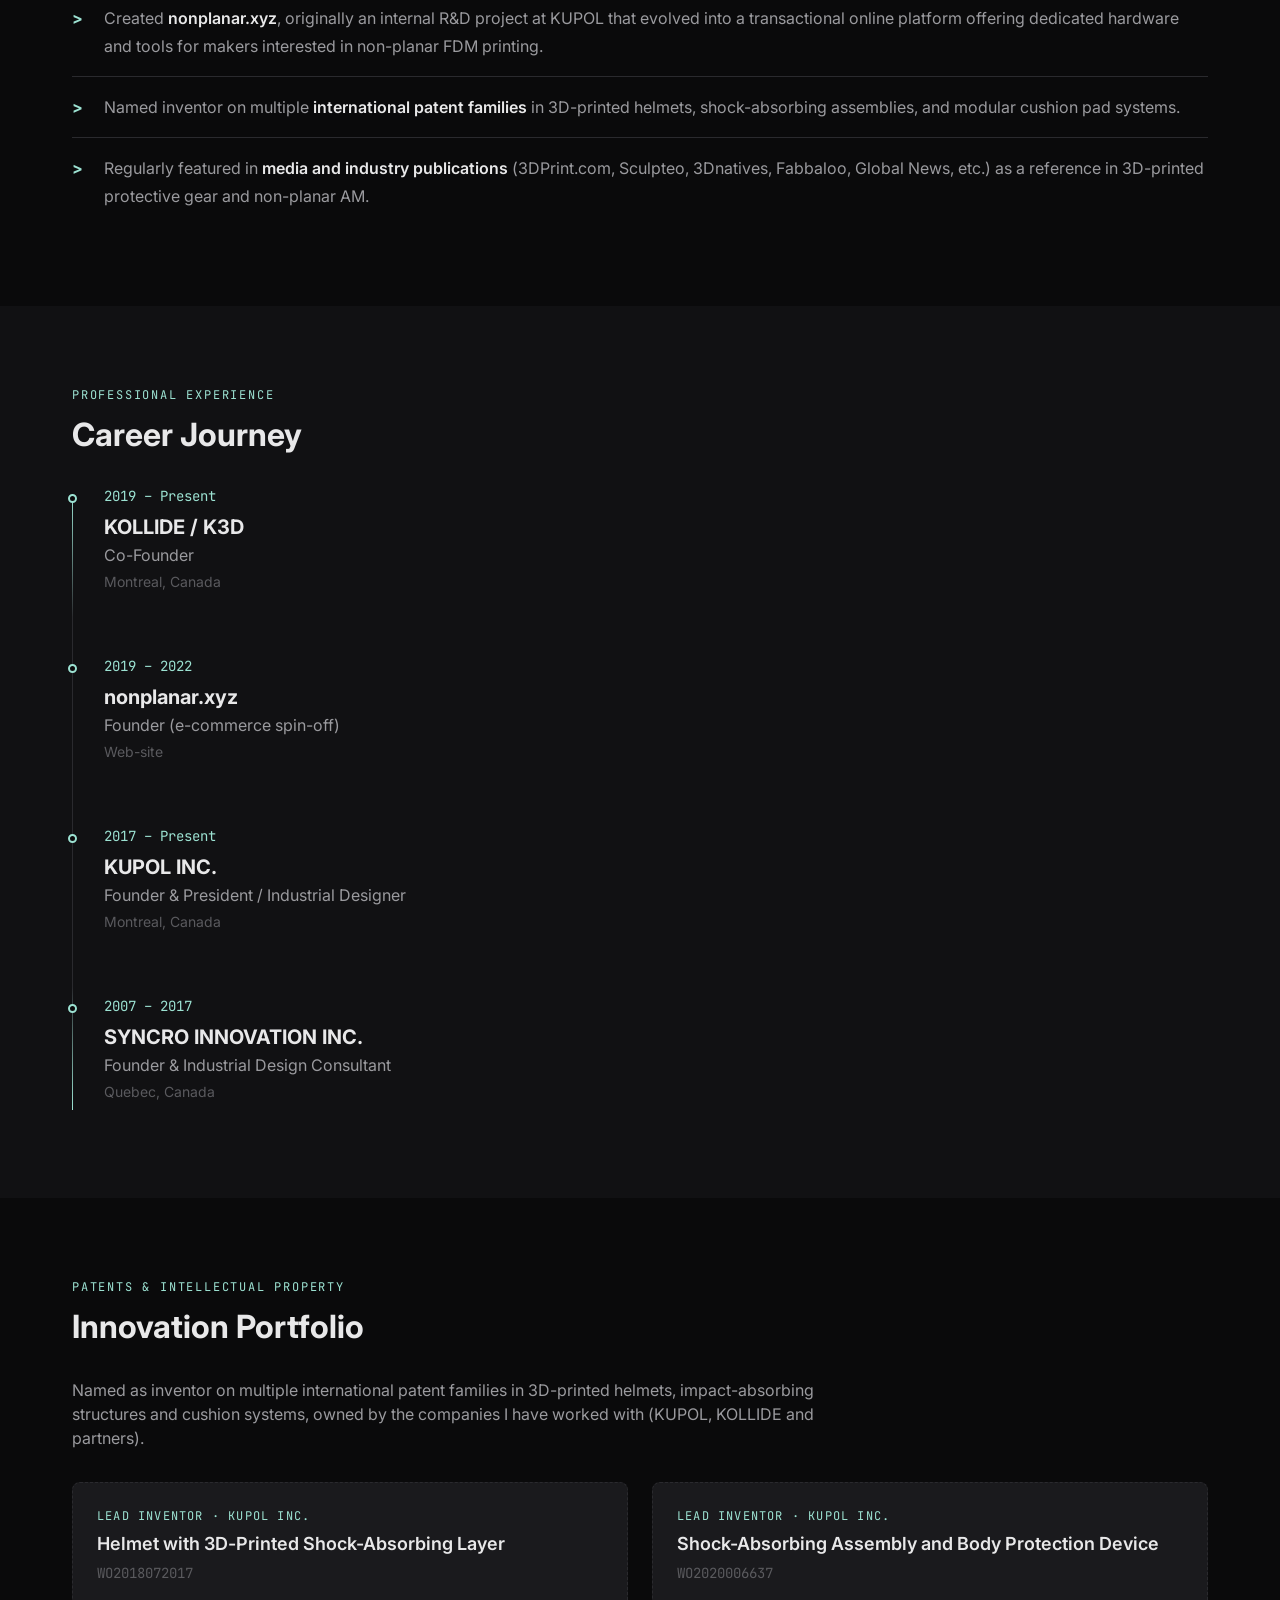
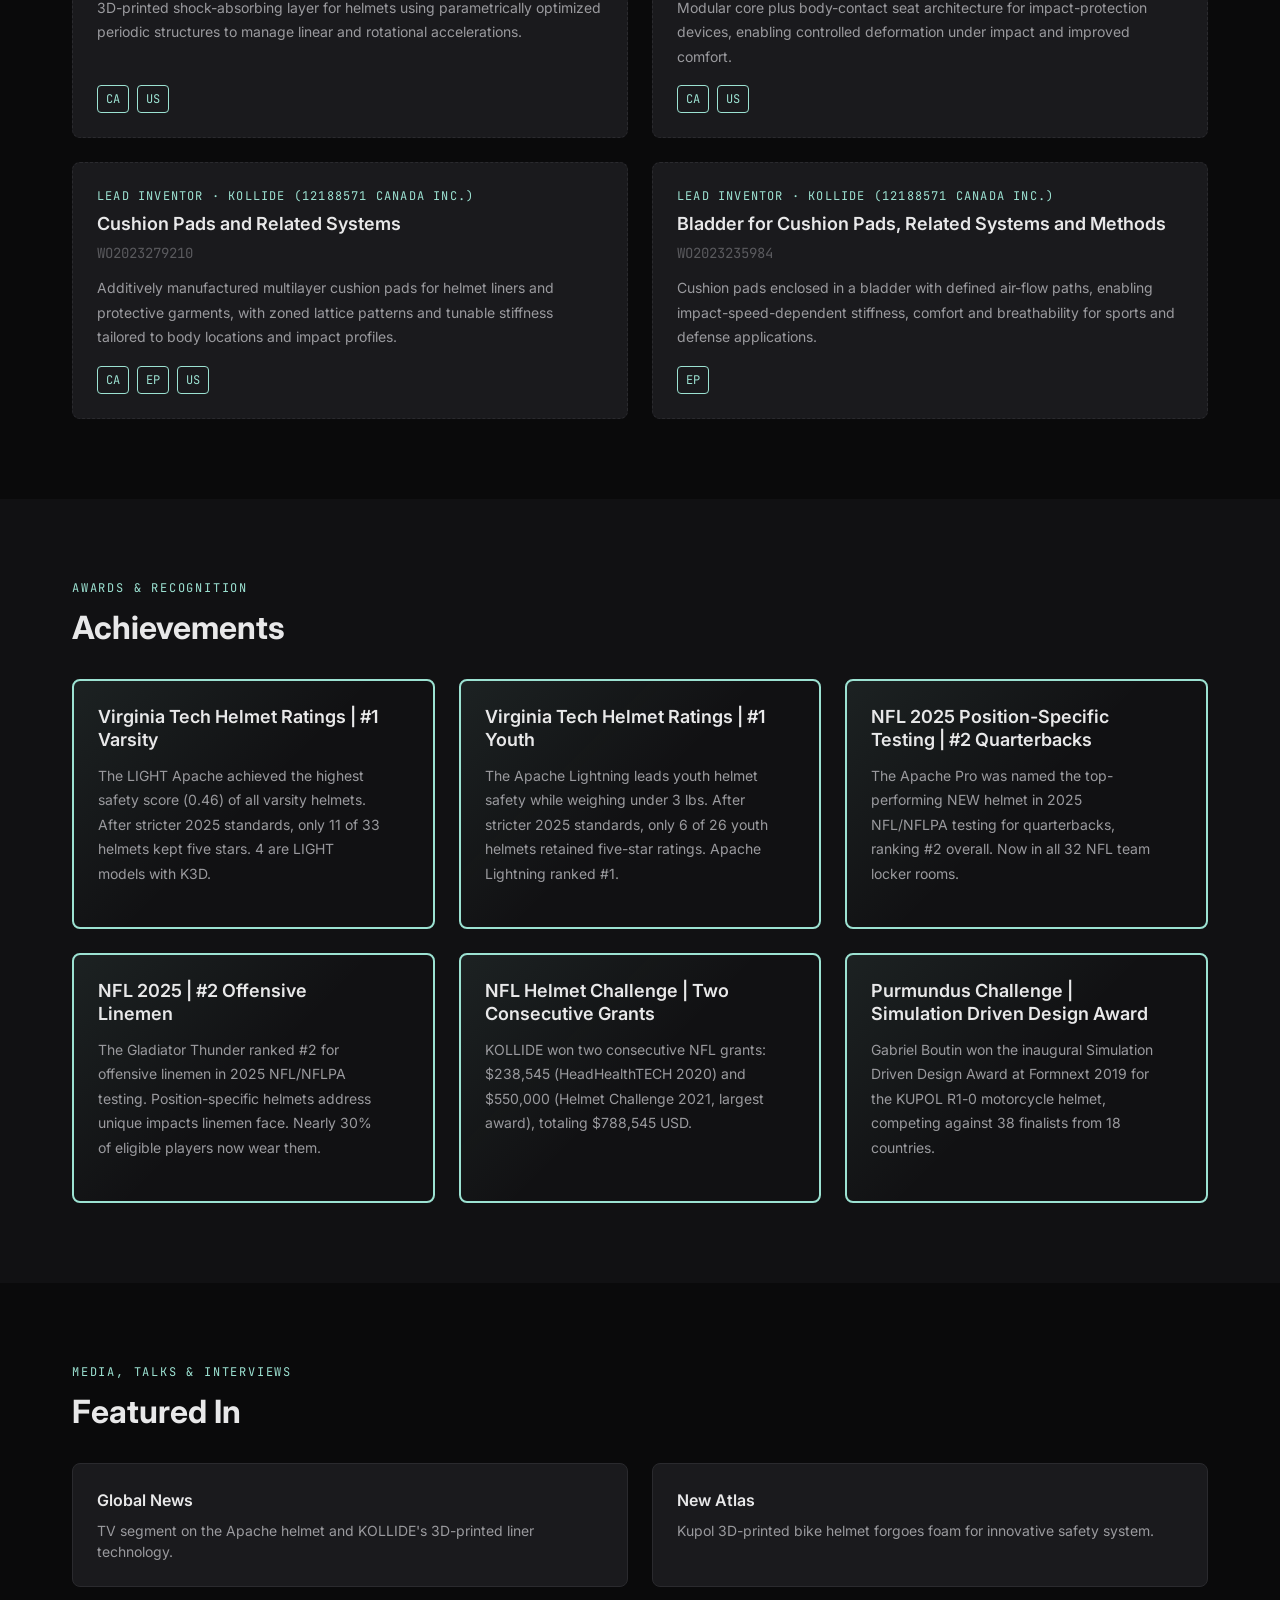
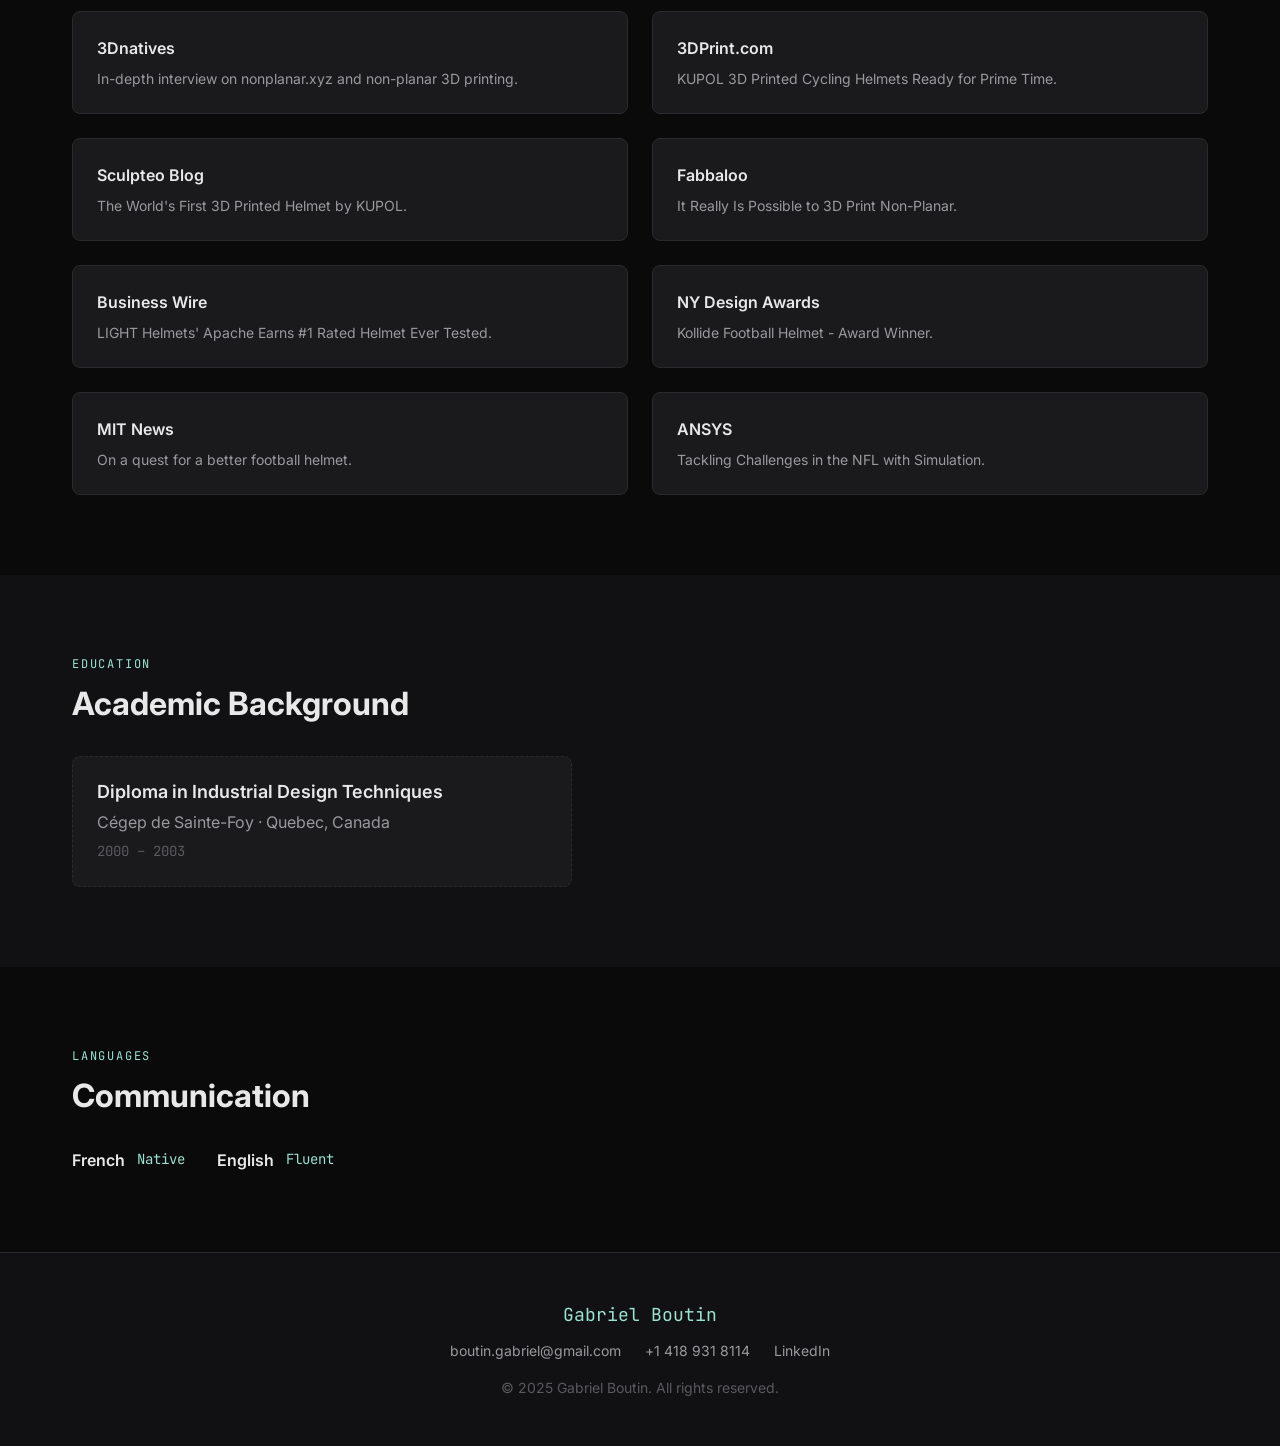
==== commit 828893e7: "Add printable one-page resume with PDF export - Create resume.html with print-optimized layout - Add" ====
--- a/index.html
+++ b/index.html
@@ -88,6 +88,7 @@
         <li><a href="#experience" class="nav__link">Experience</a></li>
         <li><a href="#patents" class="nav__link">Patents</a></li>
         <li><a href="#awards" class="nav__link">Awards</a></li>
+        <li><a href="/resume.html" class="nav__link">Resume</a></li>
       </ul>
 
       <a href="https://www.linkedin.com/in/gabriel-boutin-bb145b26/" target="_blank" rel="noopener" class="nav__contact" aria-label="Connect on LinkedIn">
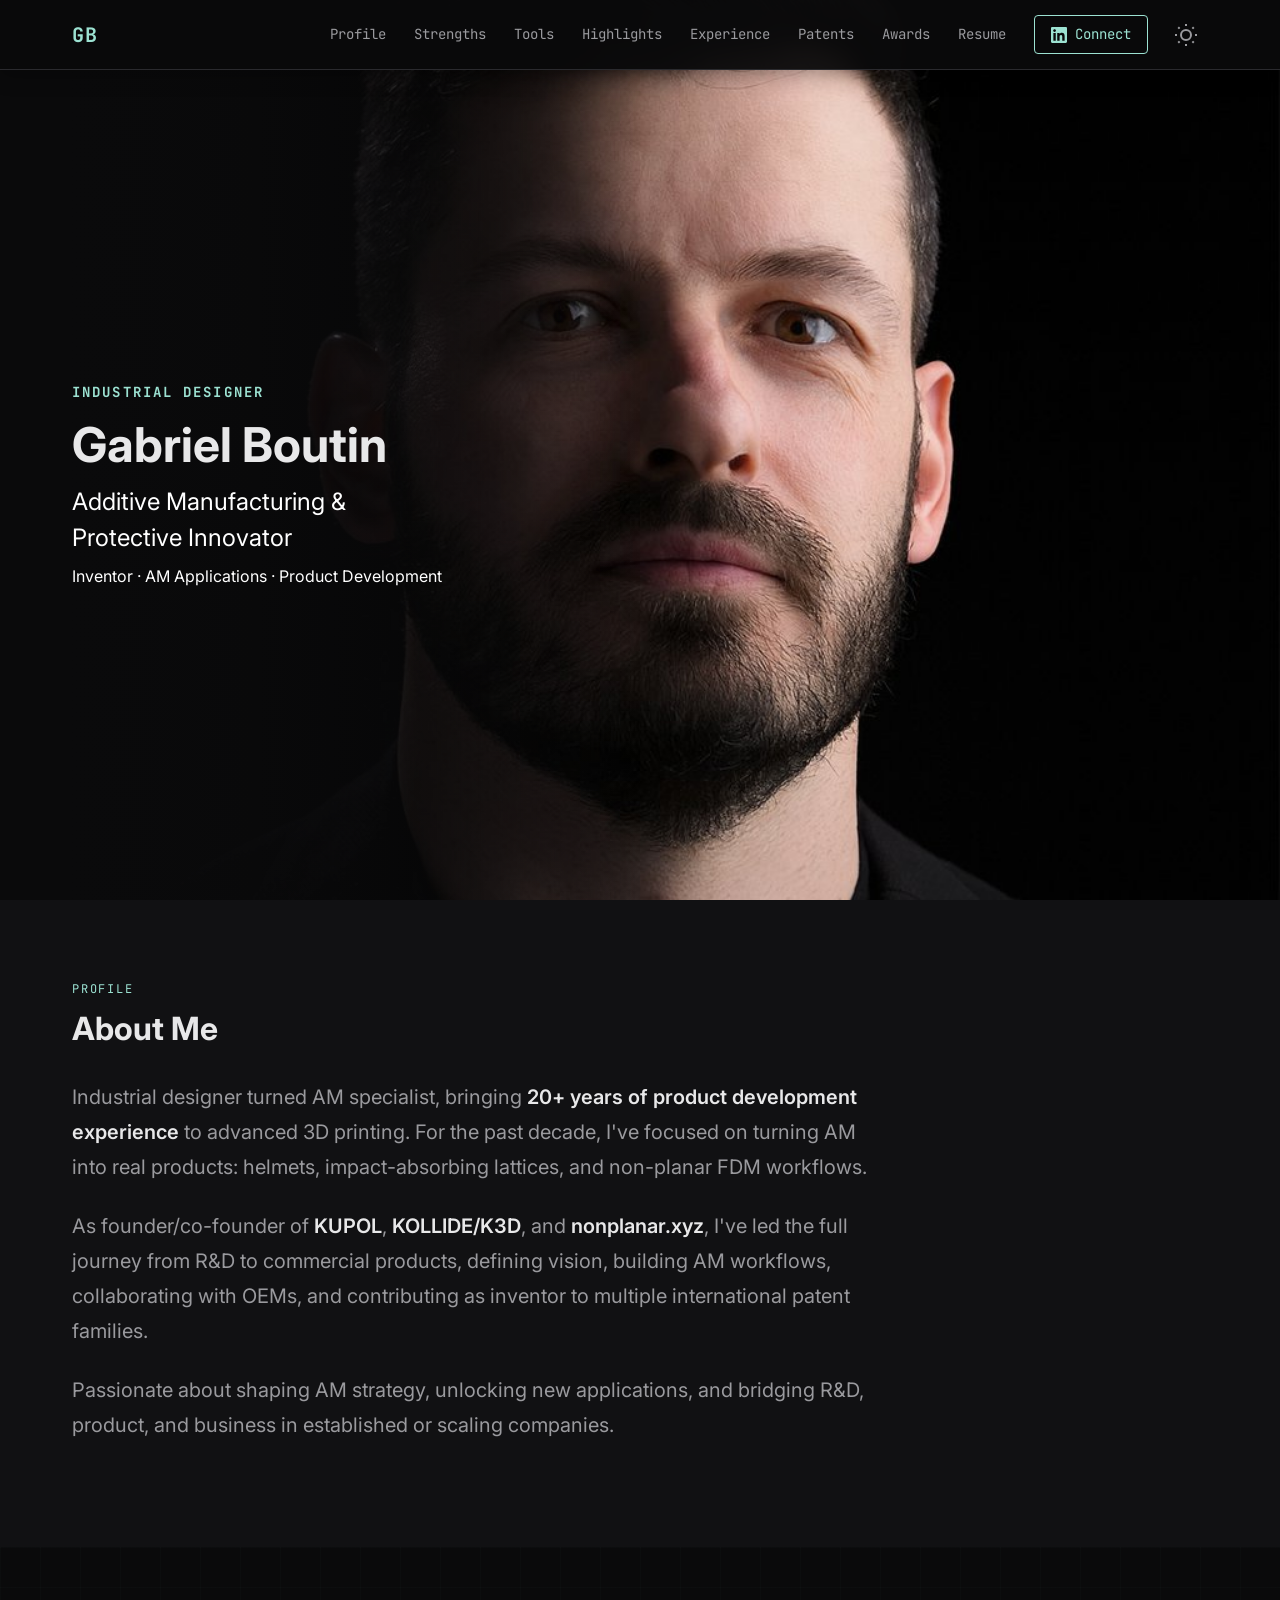
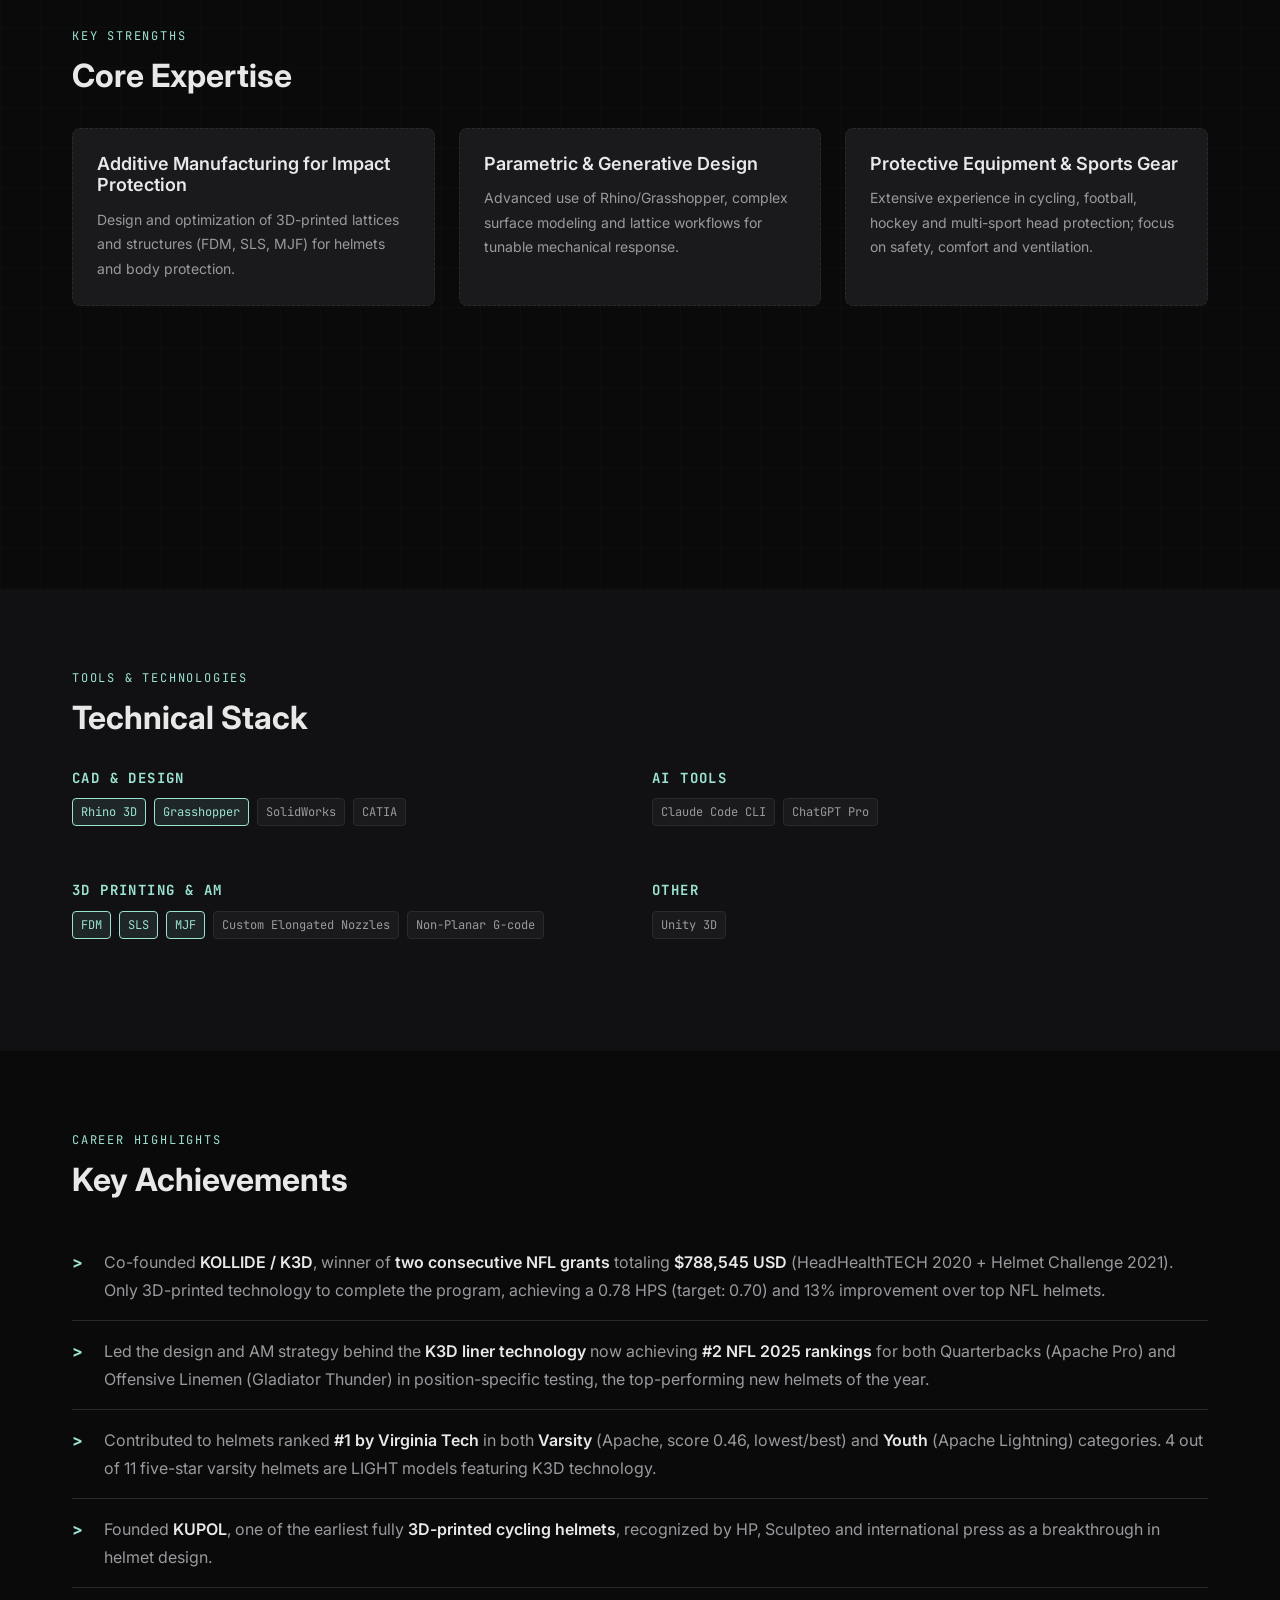
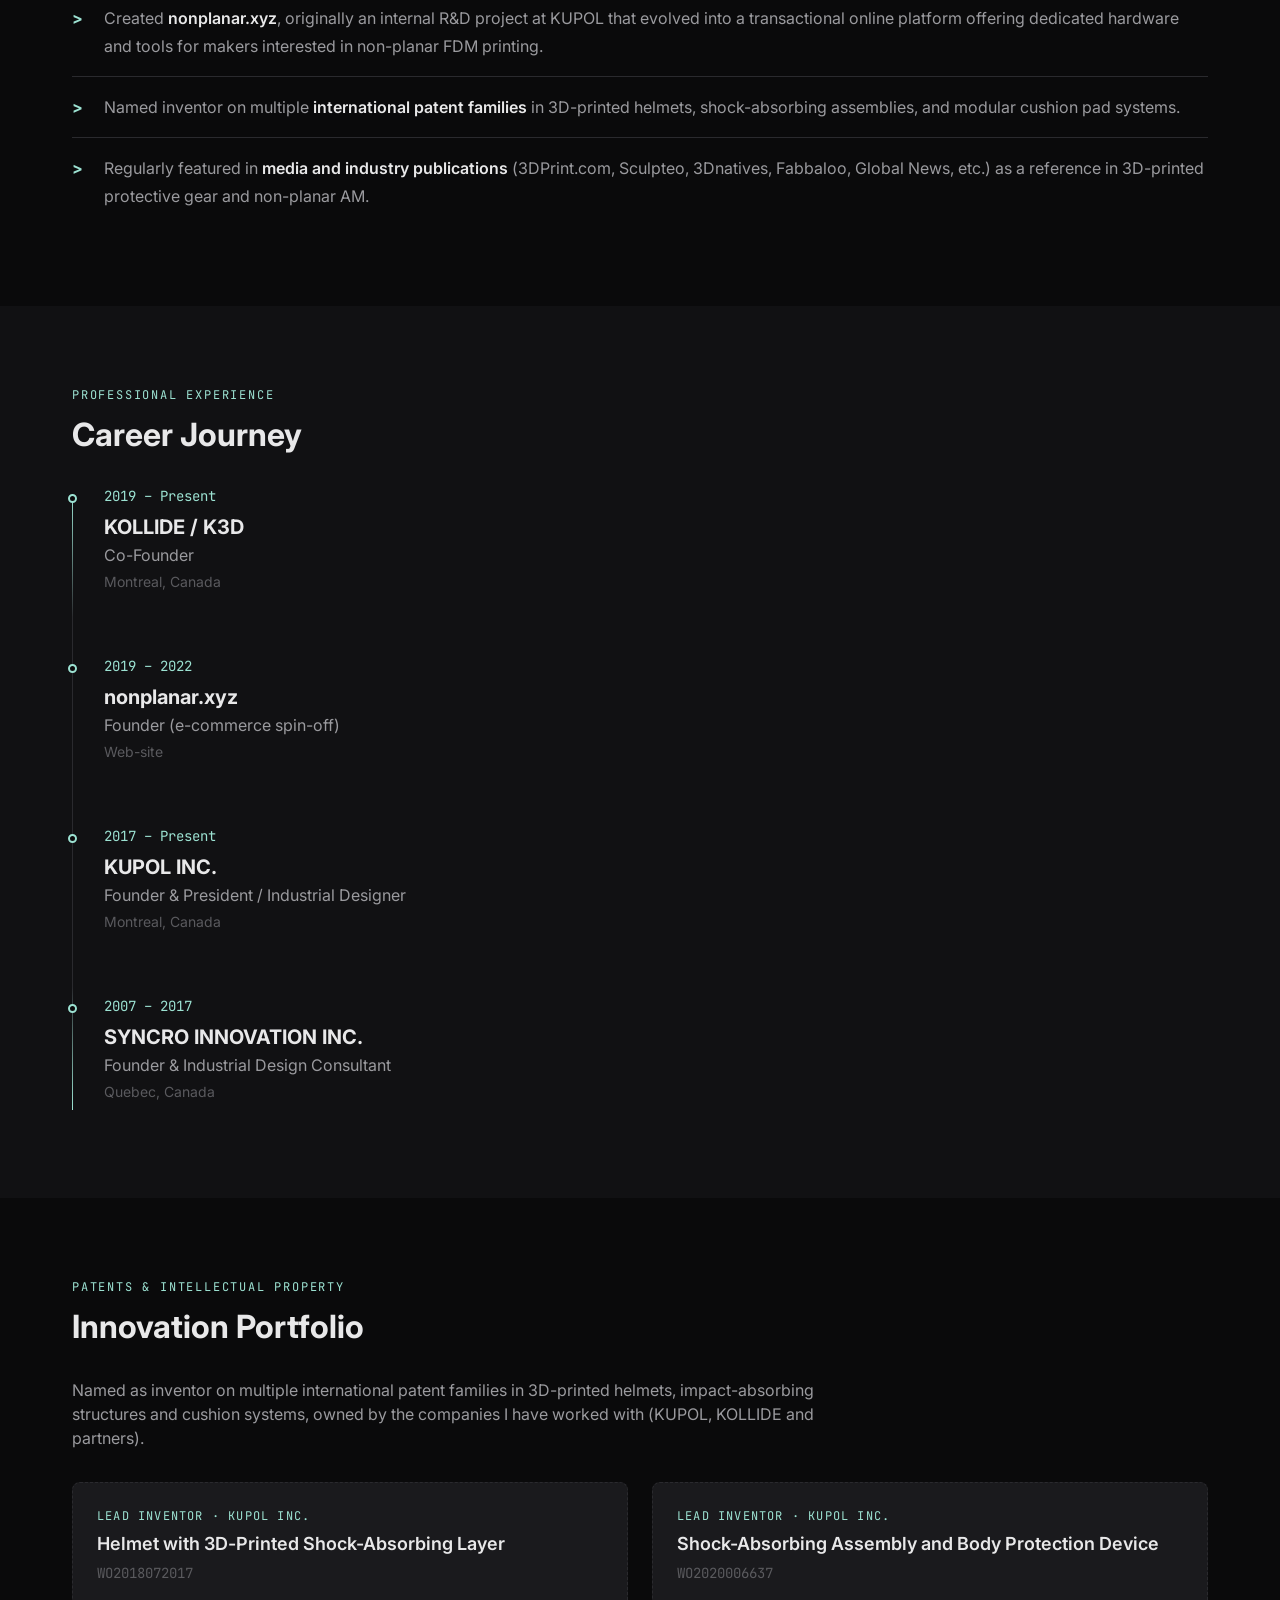
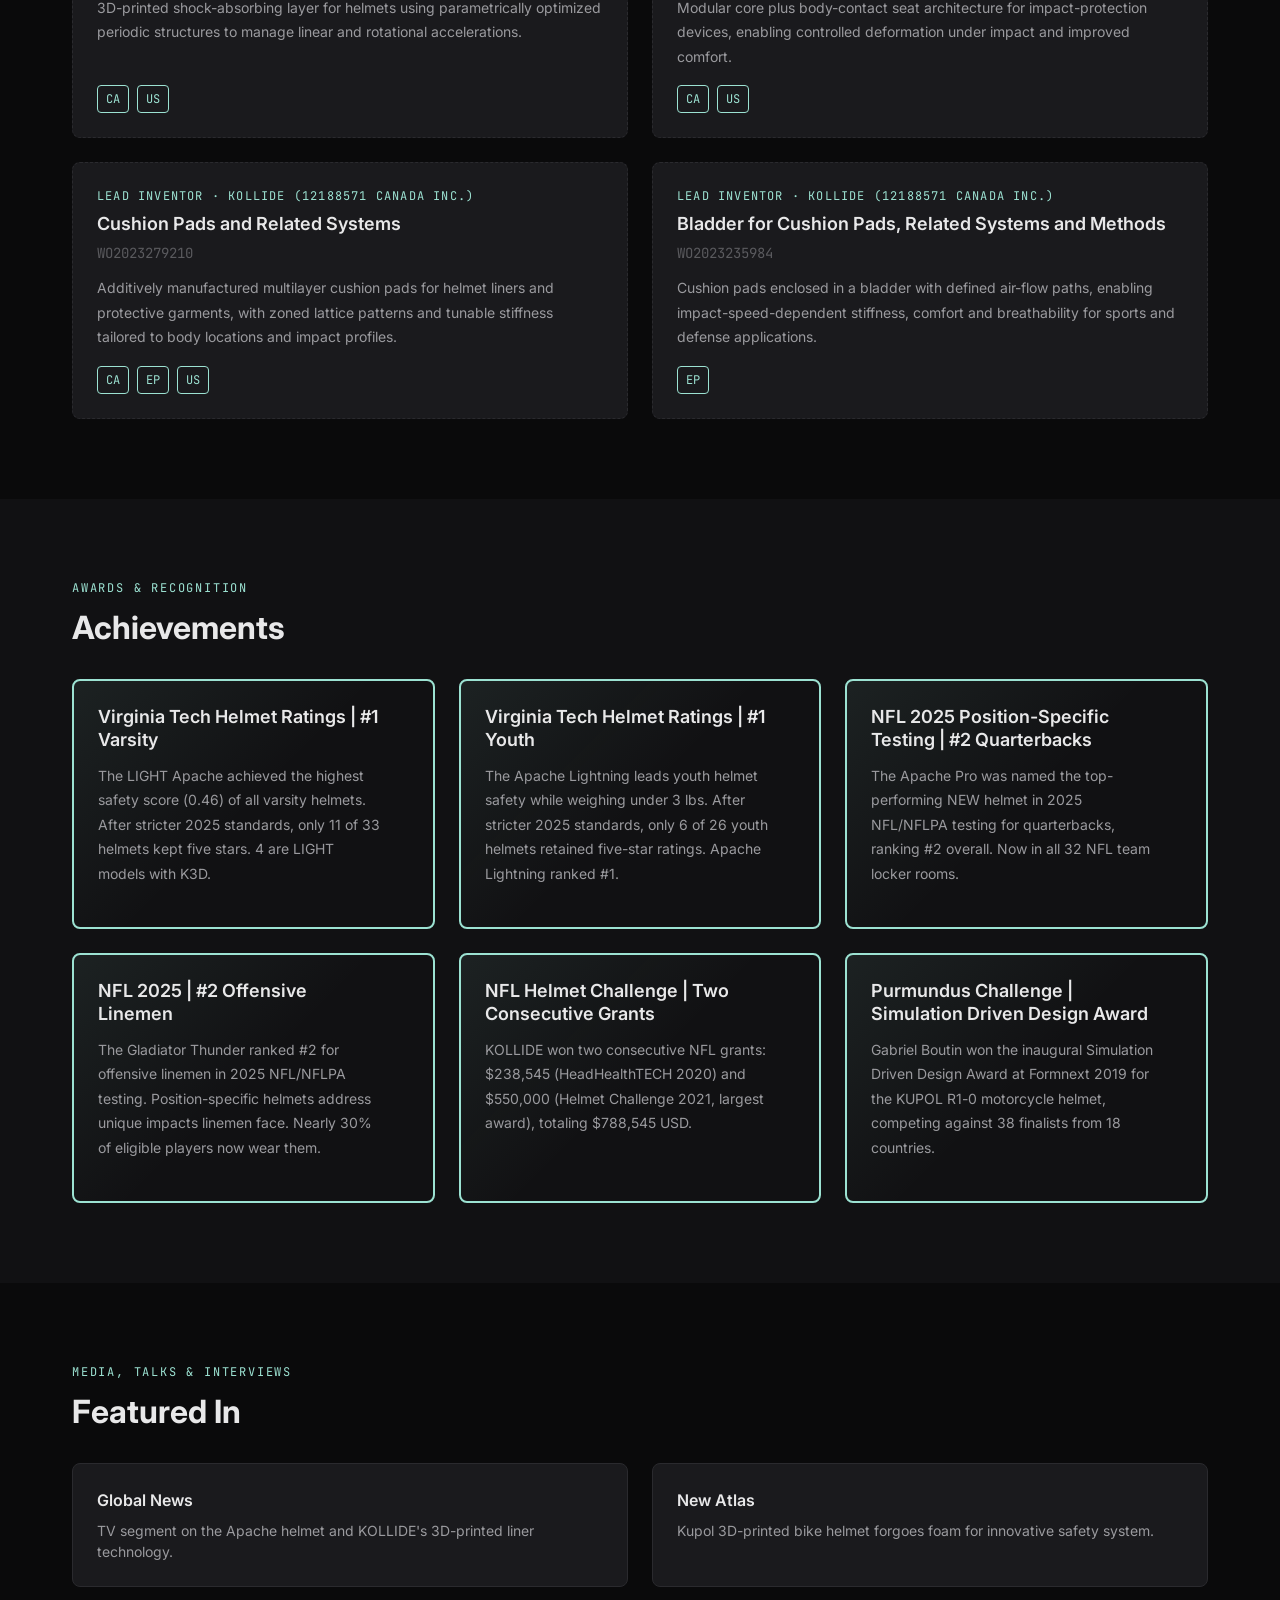
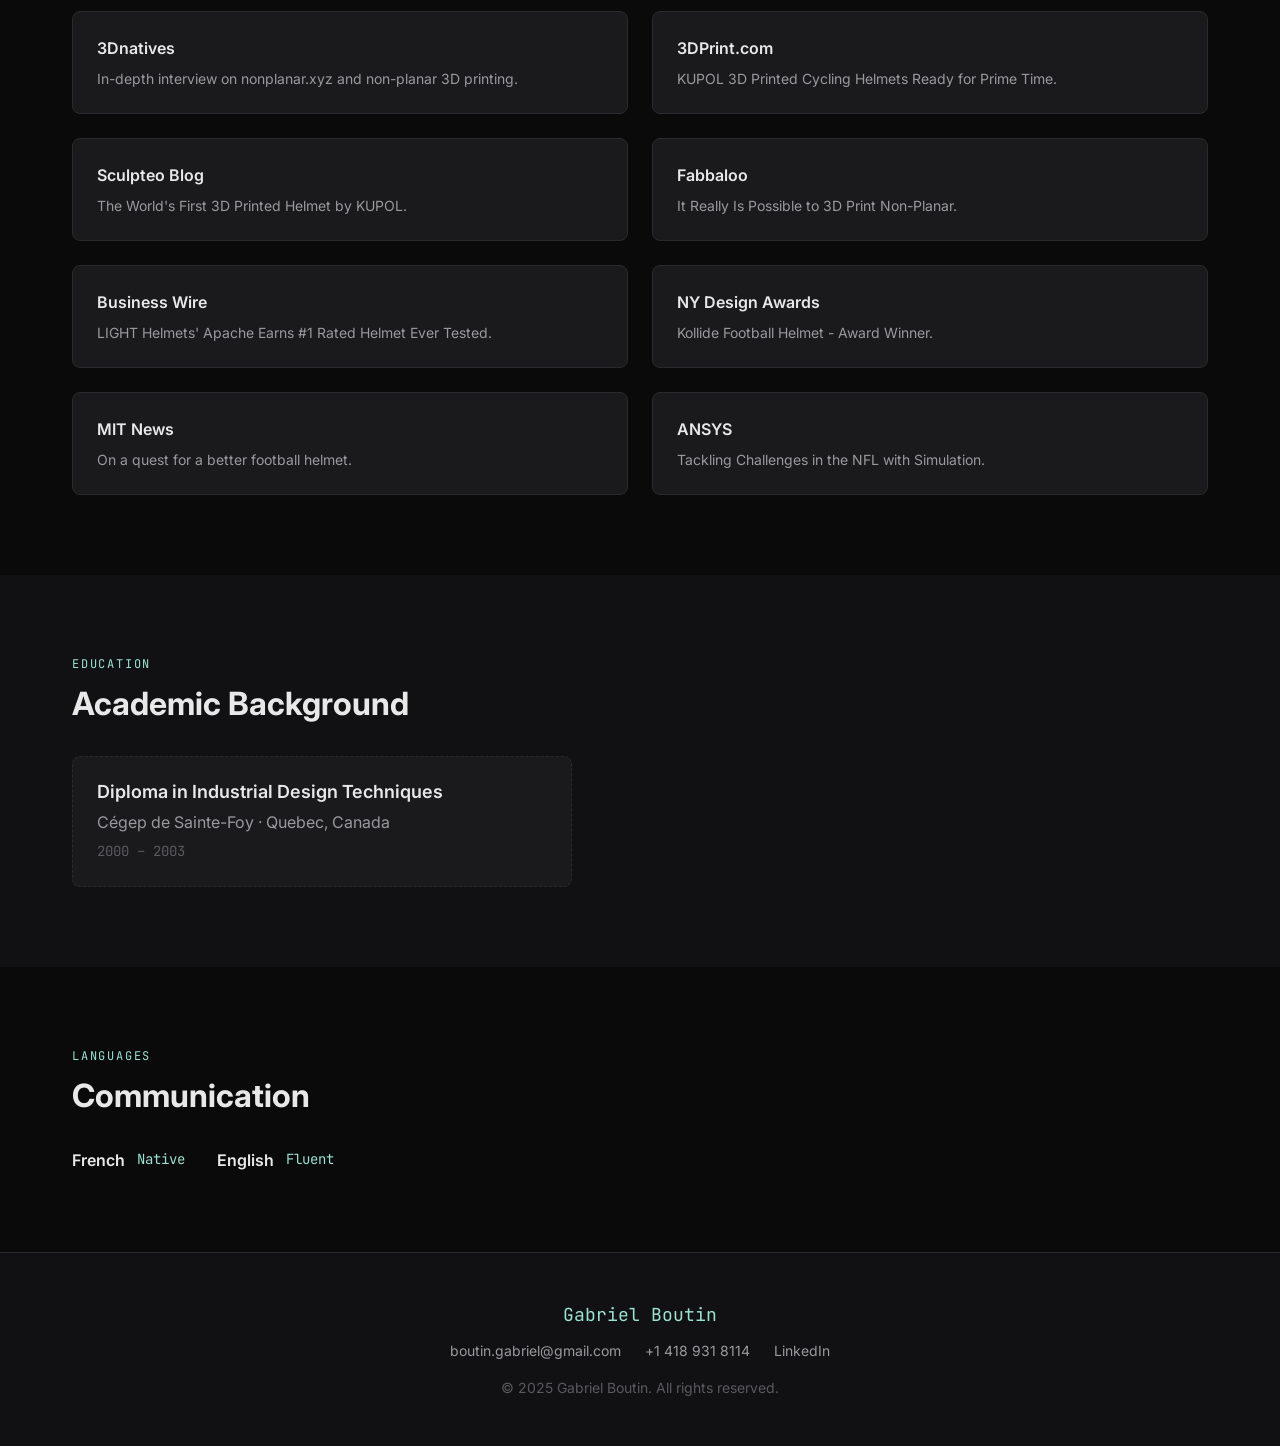
==== commit 442d7af4: "Smoother bidirectional theme crossfade for hero section - Use dedicated divs for dark/light backgrou" ====
--- a/index.html
+++ b/index.html
@@ -111,6 +111,13 @@
   <main id="main">
     <!-- Hero Section -->
     <header class="hero" id="home">
+      <!-- Background images for smooth crossfade -->
+      <div class="hero__bg-dark"></div>
+      <div class="hero__bg-light"></div>
+      <!-- Overlays for text readability -->
+      <div class="hero__overlay-dark"></div>
+      <div class="hero__overlay-light"></div>
+
       <div class="container">
         <div class="hero__content">
           <span class="hero__label text-accent">Industrial Designer</span>
